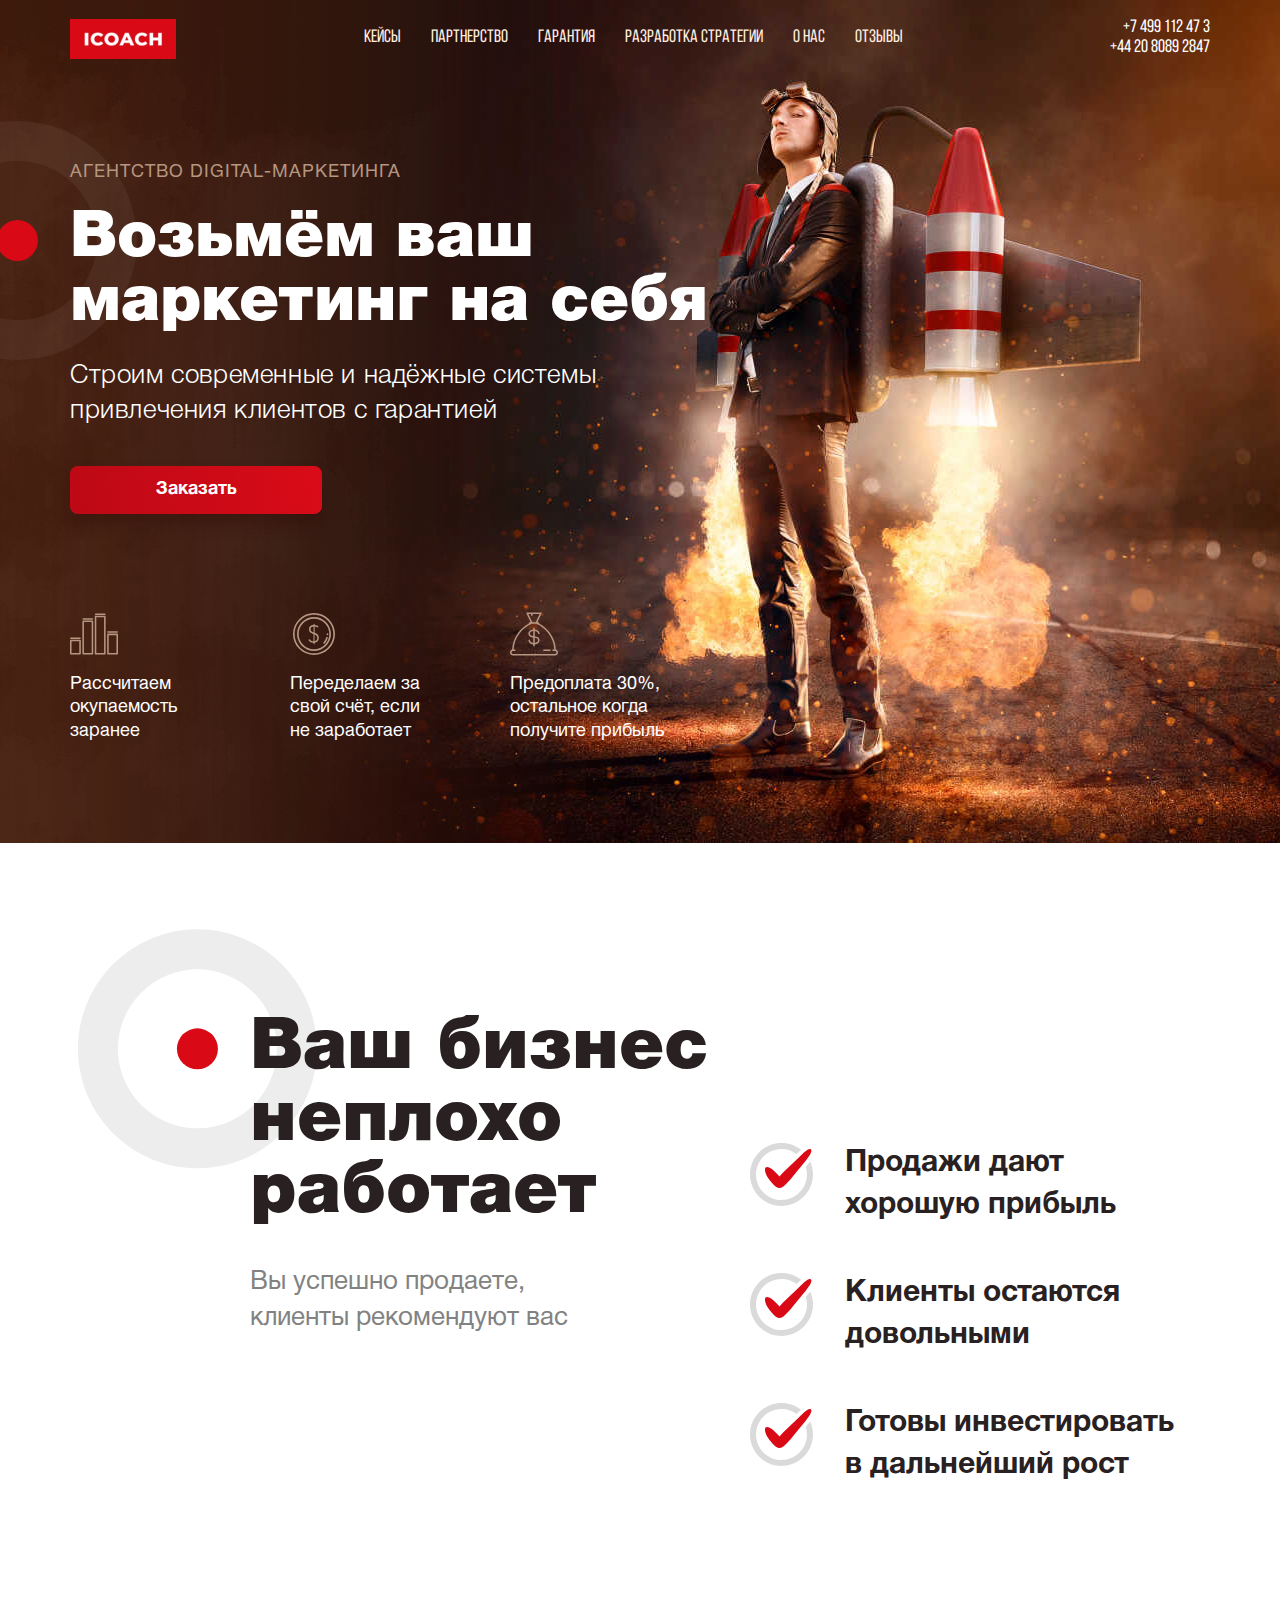
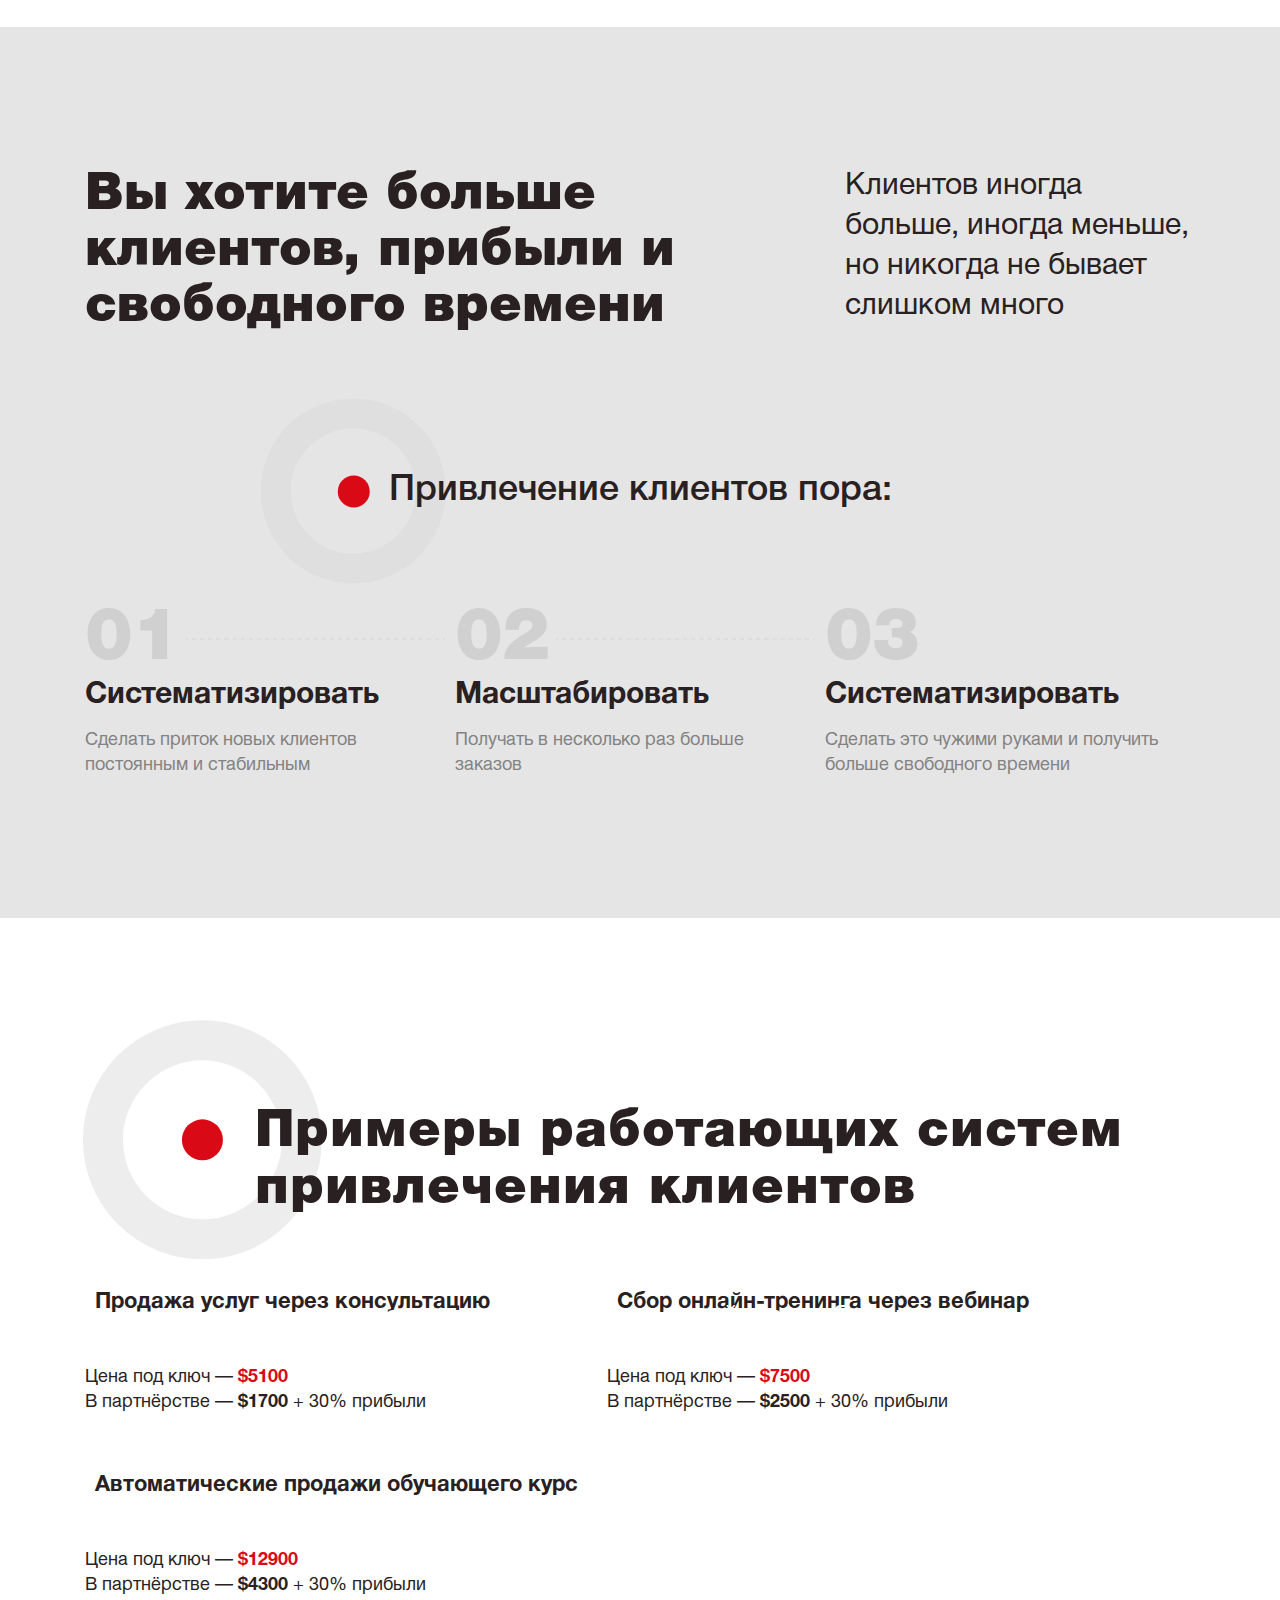
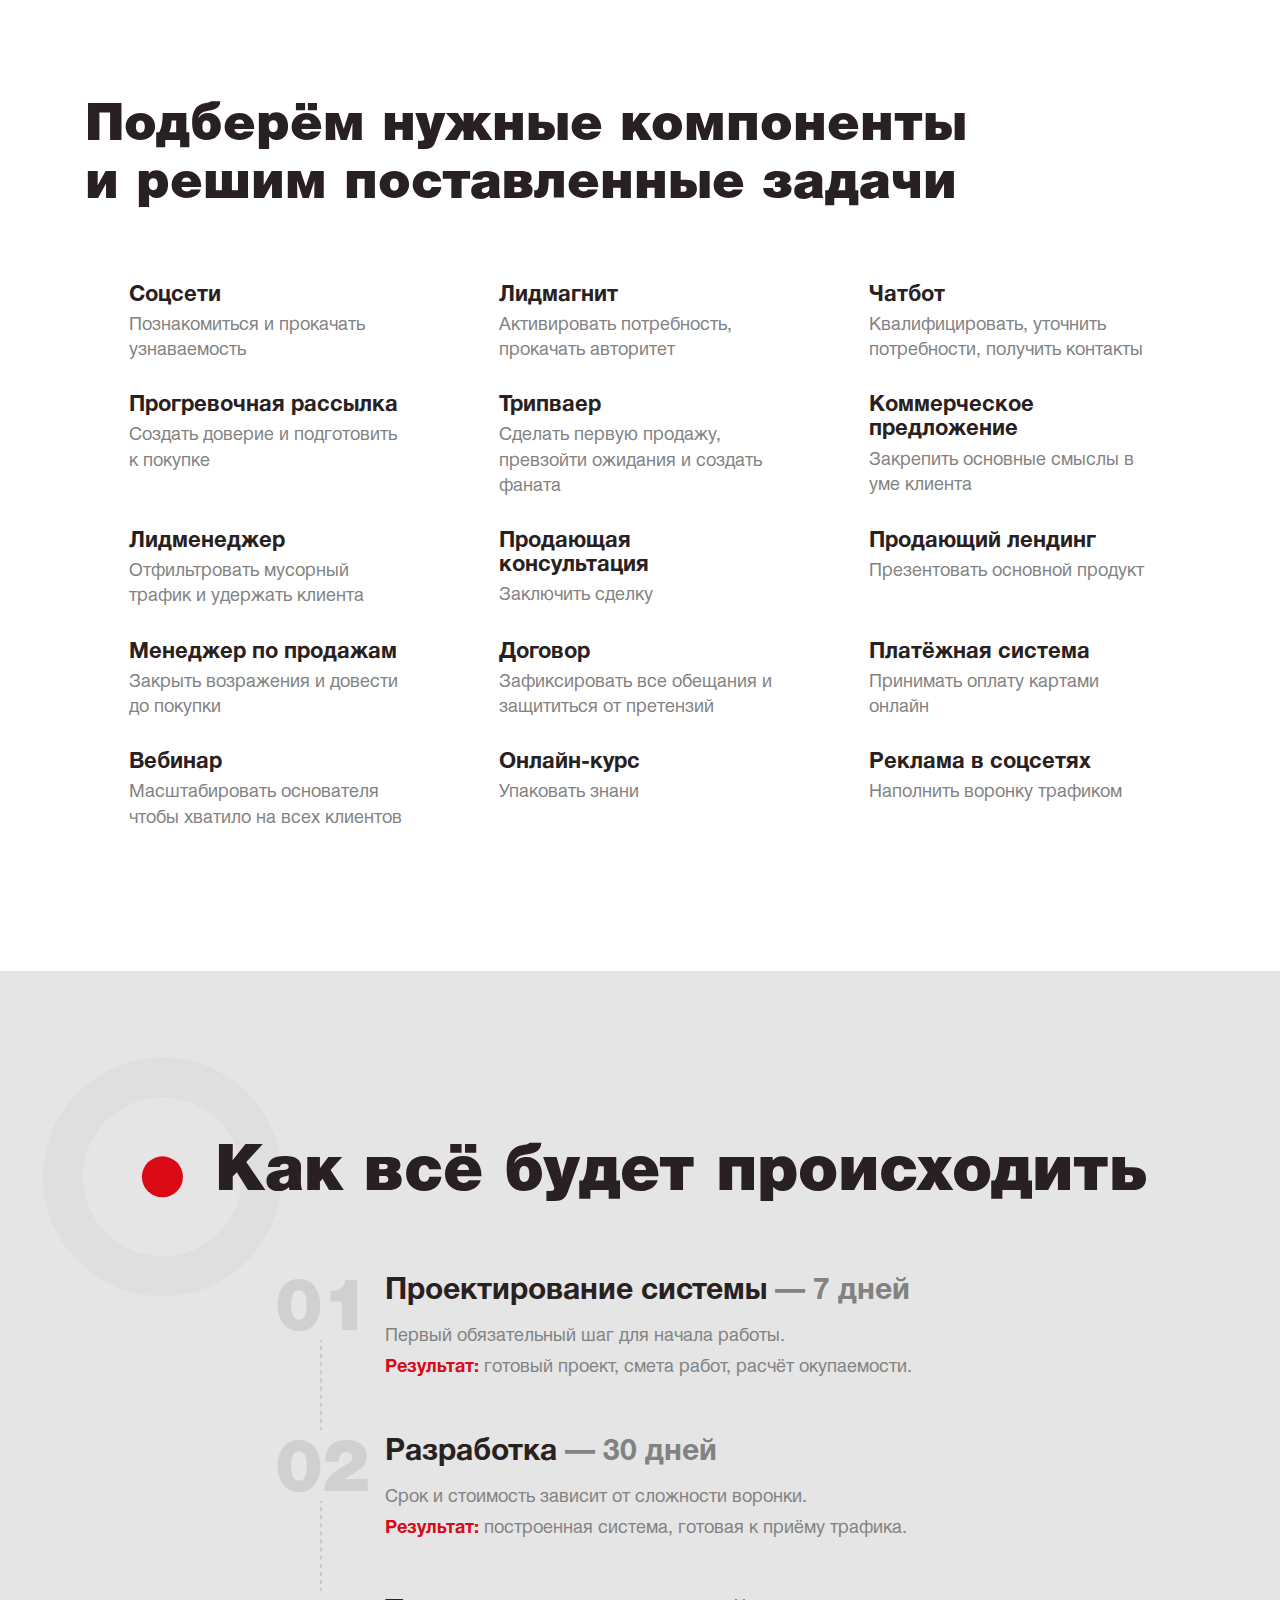
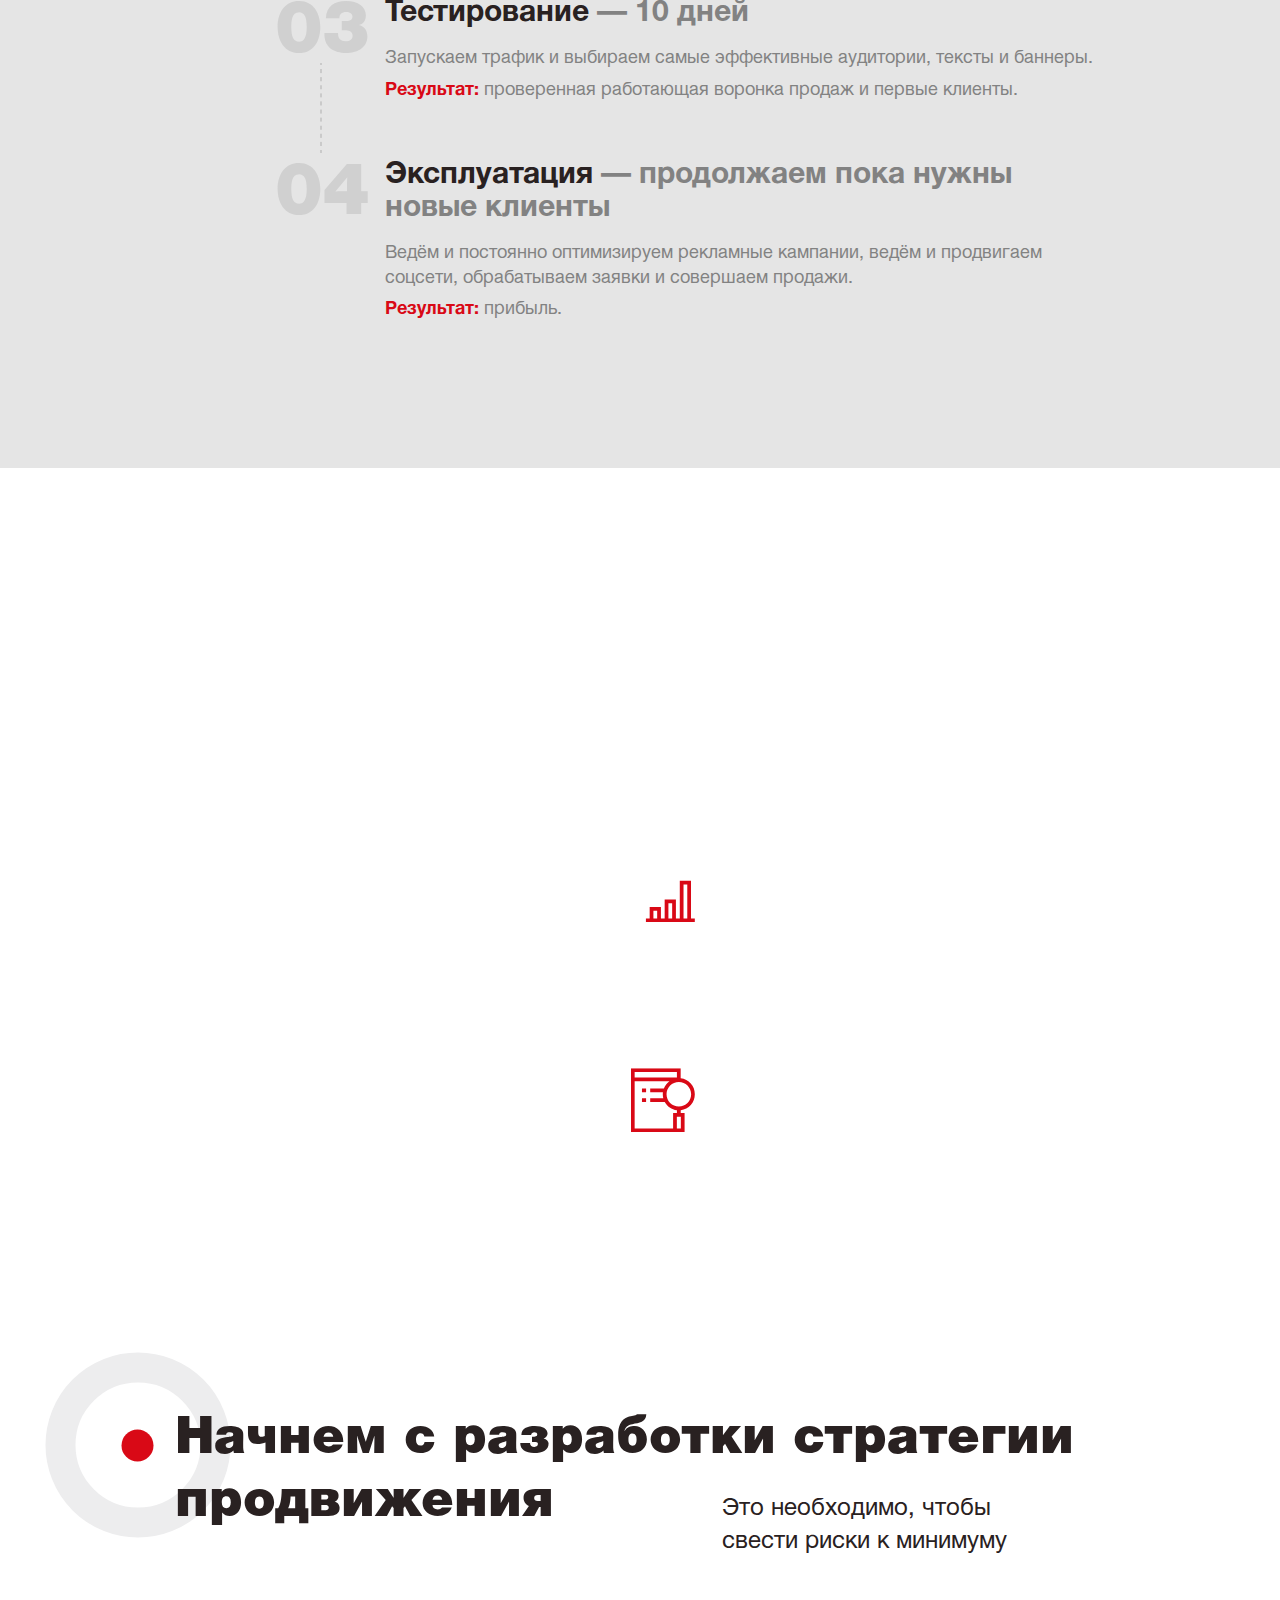
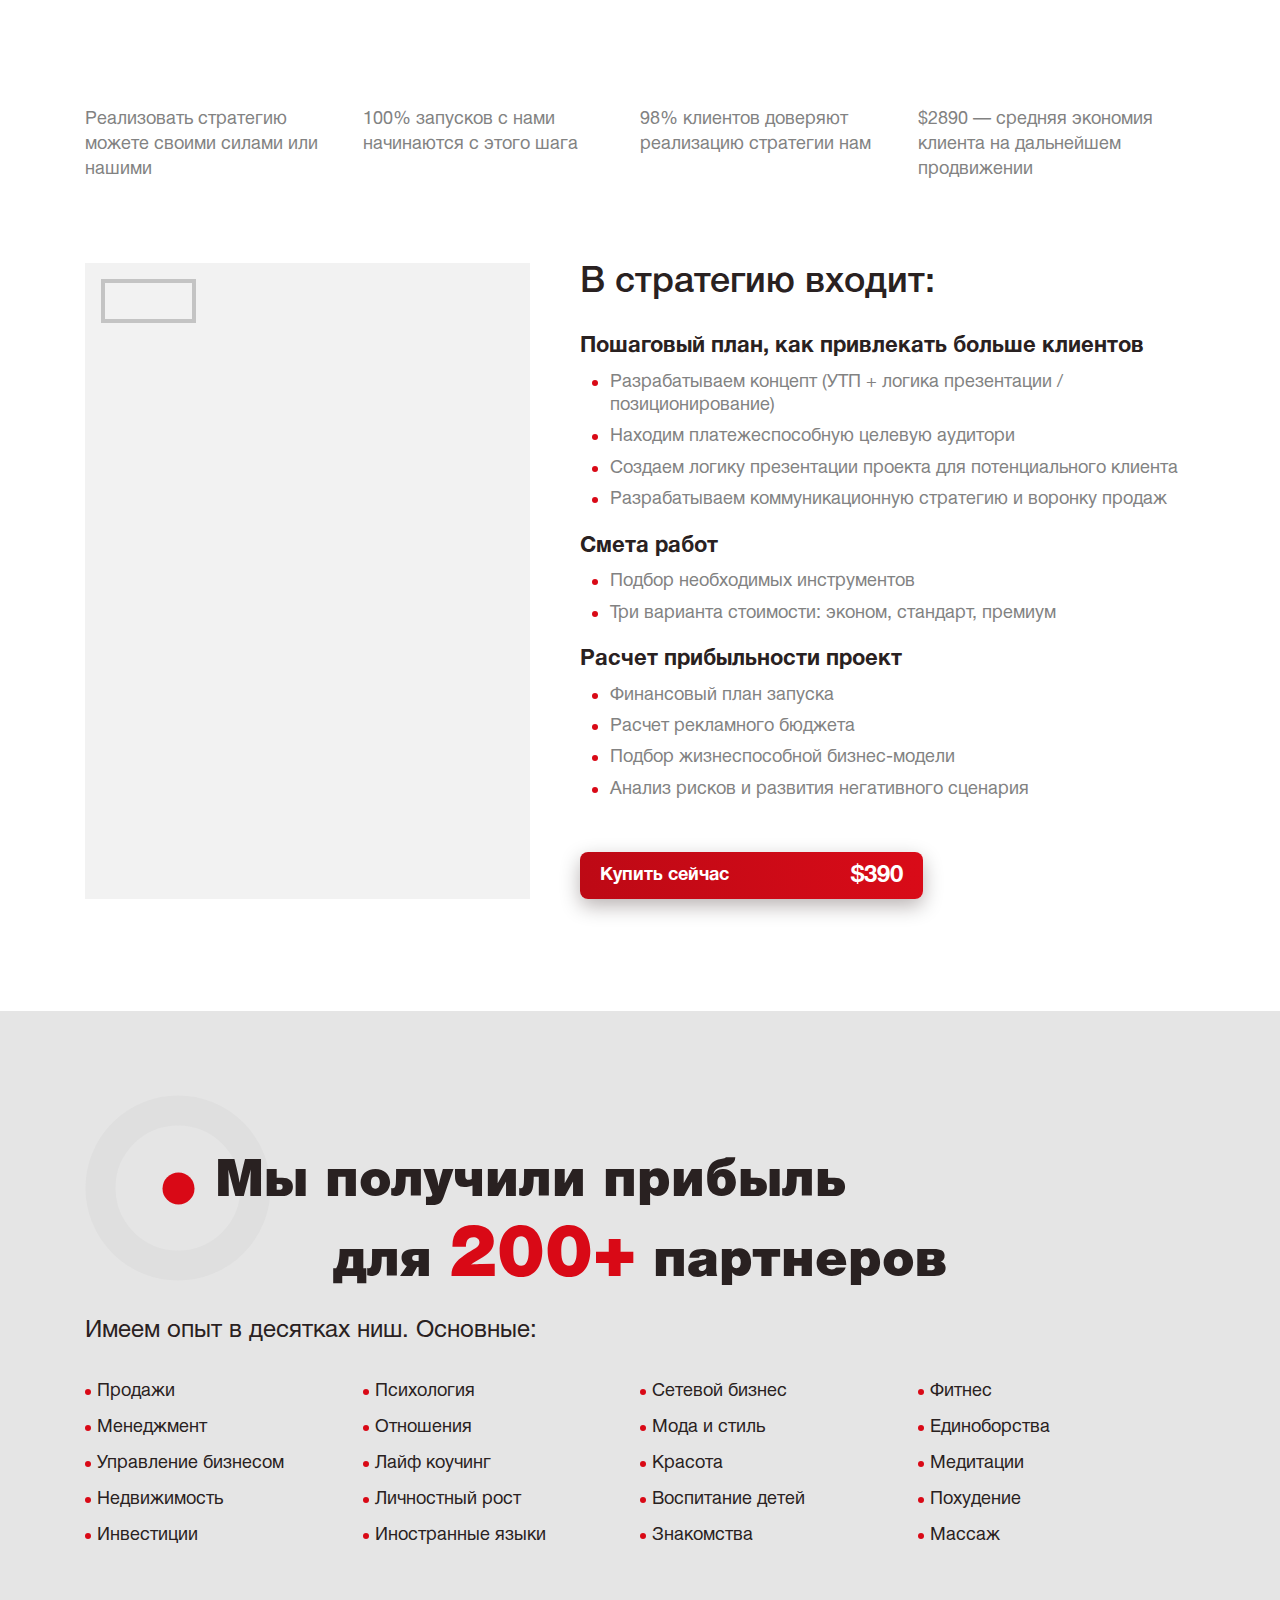
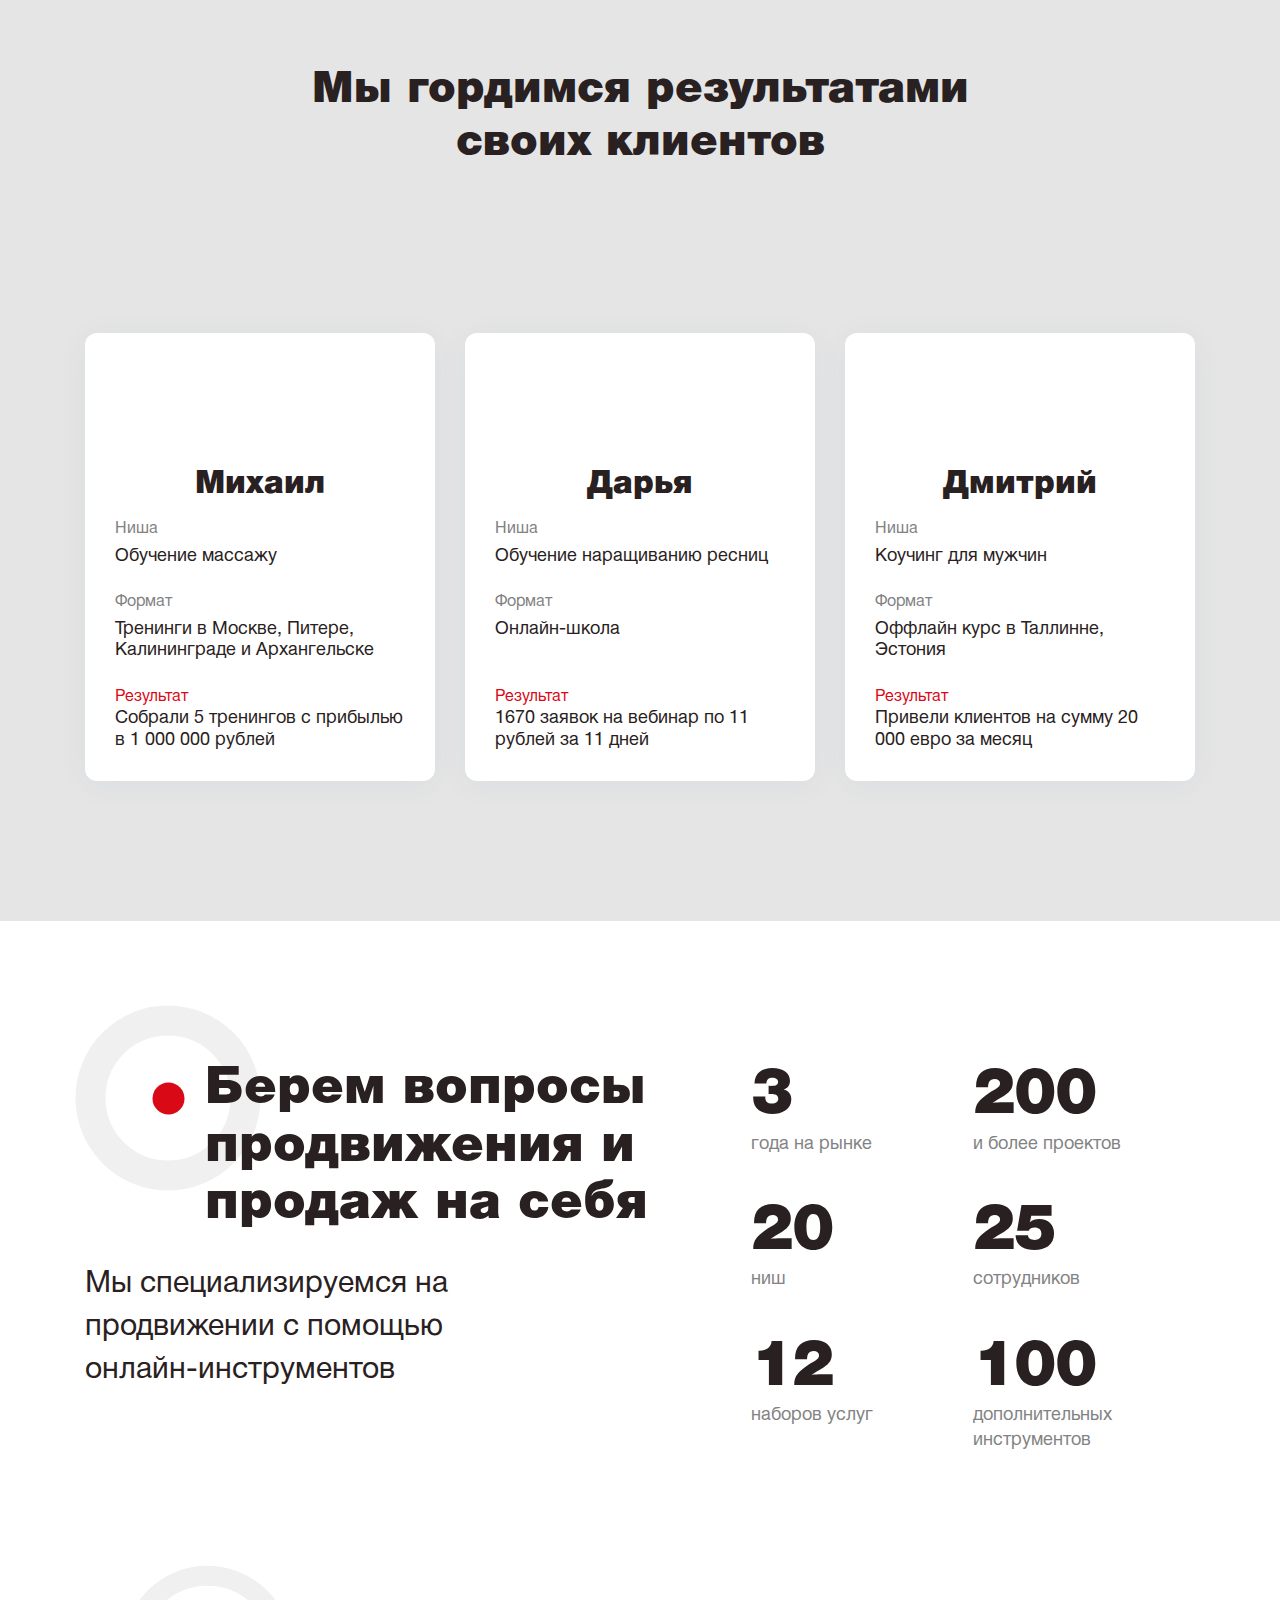
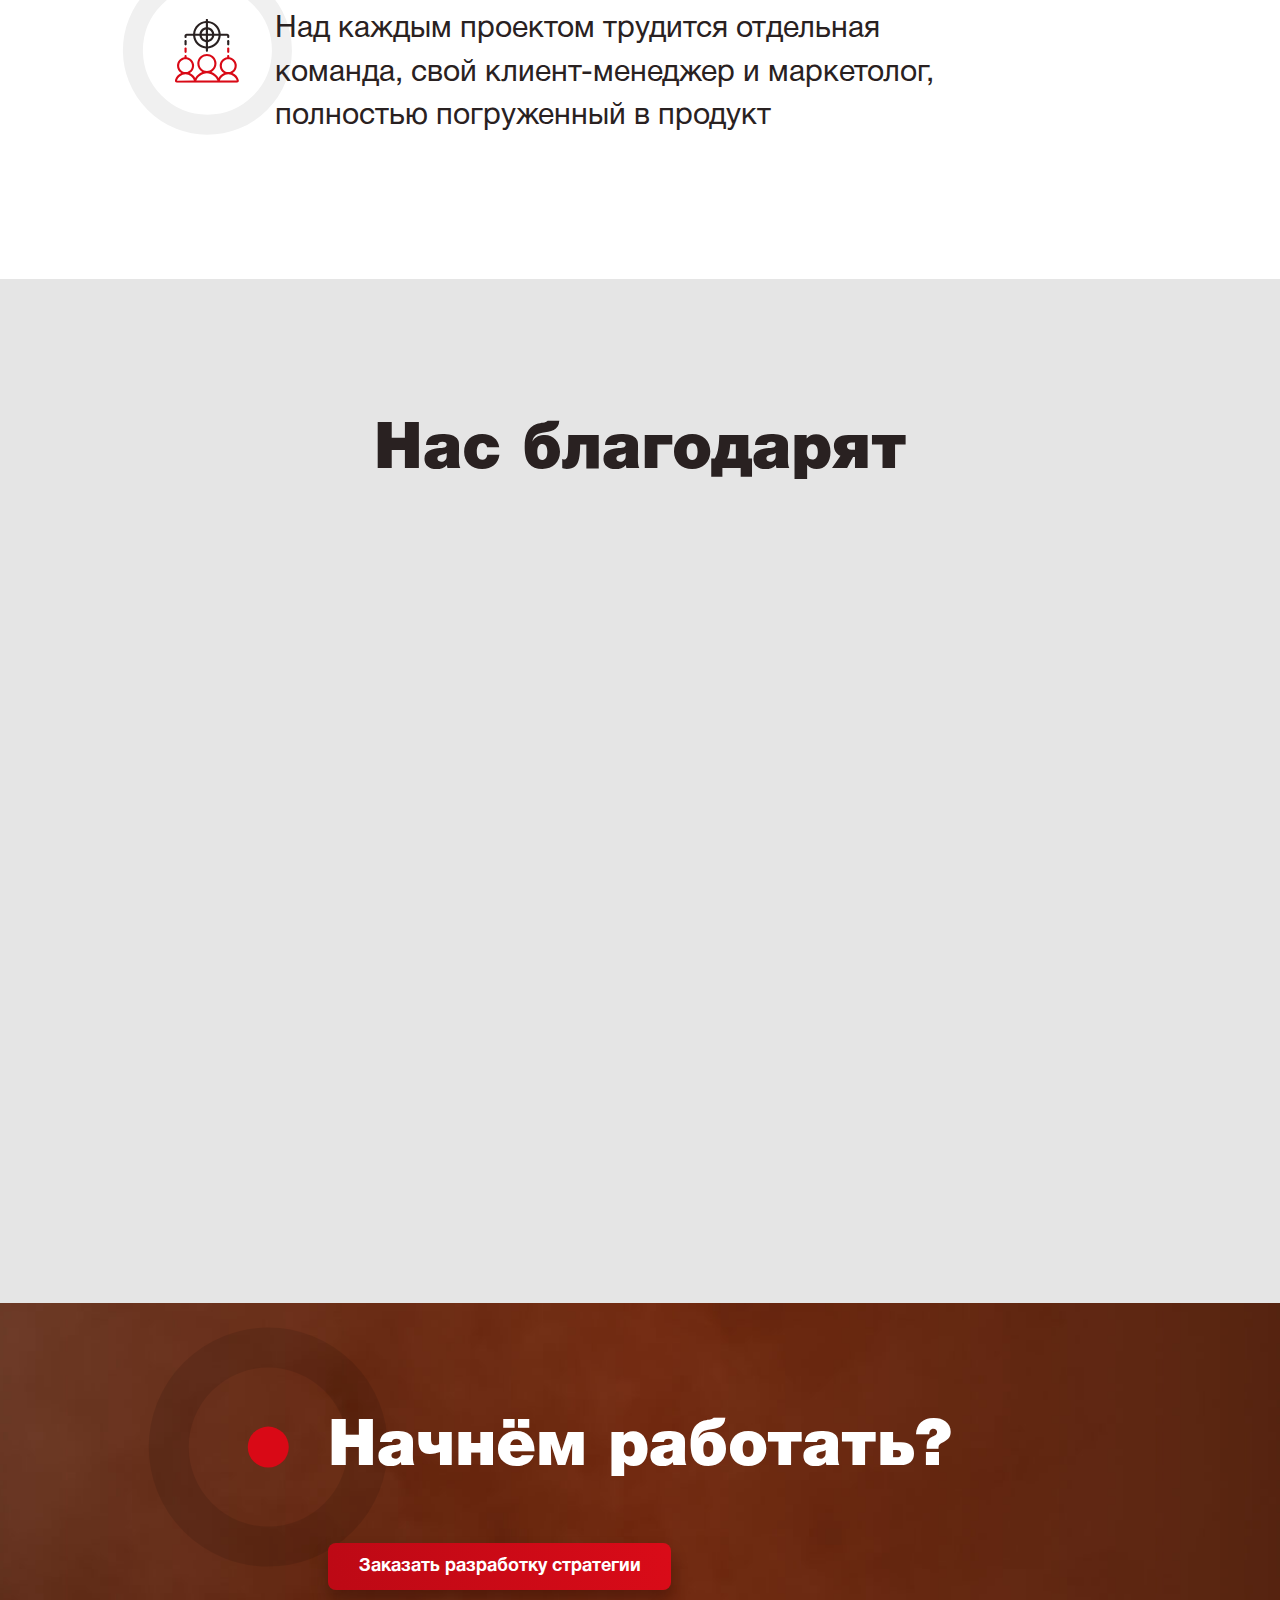
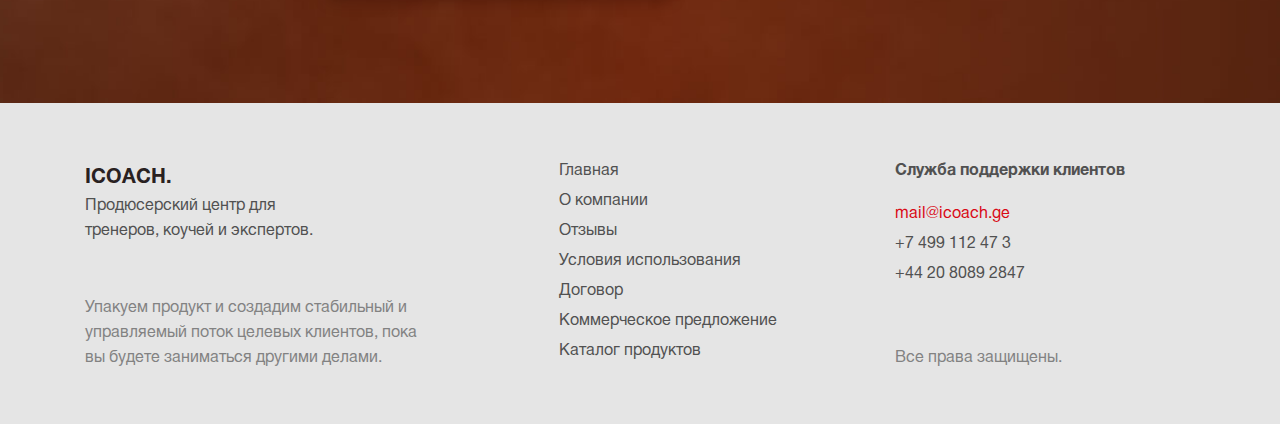
==== iCoach/index.html @ 133db8d0 "Add files via upload" ====
<!DOCTYPE html>
<html lang="ru">
<head>
	<meta charset="UTF-8">
	<meta name="description" content="iCoach - Агенство digital-маркетинга">
	<meta name="keywords" content="iCoach, агенство iCoach, digital-маркетинг">
	<meta name="viewport" content="width=device-width, initial-scale=1, minimum-scale=1">
	<meta http-equiv="X-UA-Compatible" content="IE=edge">
	<link rel="stylesheet" href="css/style.css" type="text/css">
	<title>iCoach</title>
</head>
<body>
	<div class="container">
		<header class="header">
			<div class="wrap">
				<div class="header__block">
				 	<a href="#" class="header__logo">
				 		<img src="img/logo.png" alt="Изображение логотипа">
				 	</a>
					<nav class="header__menu">
					 	<a href="#systems" class="header__link">кейсы</a>
					 	<a href="#partner" class="header__link">партнерство</a>
					 	<a href="#guarantee" class="header__link">гарантия</a>
					 	<a href="#strategy" class="header__link">разработка стратегии</a>
					 	<a href="#us" class="header__link">о нас</a>
					 	<a href="#reviews" class="header__link">отзывы</a>
					</nav>
					<div class="header__telephones">
						<a href="tel:7499112473" class="header__phone"><span>+7 499 112 47 3</span></a>
						<a href="tel:442080892847" class="header__phone"><span>+44 20 8089 2847</span></a>
					</div>
					<div class="header__burger">
						<a href="#" class="header__button">
							<span class="header__line"></span>
						</a>
					</div>
				</div>
			</div>
		</header>

		<main>
			<!-- Секция первого экрана -->
			<section class="top">
				<div class="wrap">
					<h1 class="top__title">Агентство digital-маркетинга</h1>
					<div class="top__head">
						<p class="top__subtitle">Возьмём ваш маркетинг на себя</p>
						<span class="point top__point"><span>point</span></span>
					</div>				
					<p class="top__text">Строим современные и надёжные системы привлечения клиентов с гарантией</p>
					<button type="button" class="top__button">Заказать</button>
					<div class="top__block">
						<div class="top__item">
							<div class="top__image">
								<img src="img/icon-top1.svg" alt="Иконка первого сервиса">
							</div>
							<p class="top__description">Рассчитаем окупаемость заранее</p>
						</div>
						<div class="top__item">
							<div class="top__image">
								<img src="img/icon-top2.svg" alt="Иконка второго сервиса">
							</div>
							<p class="top__description">Переделаем за свой счёт, если не заработает</p>
						</div>
						<div class="top__item">
							<div class="top__image">
								<img src="img/icon-top3.svg" alt="Иконка третьего сервиса">
							</div>
							<p class="top__description">Предоплата 30%, остальное когда получите прибыль</p>
						</div>
					</div>
				</div>
			</section>

			<!-- Секция с информацией о бизнесе клиента -->
			<section class="business">
				<div class="wrap">
					<div class="business__content">
						<div class="business__left">
							<h2 class="business__title">Ваш бизнес неплохо работает</h2>
							<p class="business__text">Вы успешно продаете, клиенты рекомендуют вас</p>
							<span class="point business__point"><span>point</span></span>
						</div>
						<div class="business__right">
							<ul class="business__list">
								<li class="business__item">Продажи дают хорошую прибыль</li>
								<li class="business__item">Клиенты остаются довольными</li>
								<li class="business__item">Готовы инвестировать в дальнейший рост</li>
							</ul>
						</div>
					</div>
				</div>
			</section>

			<!-- Секция о необходимости привлечения клиентов -->
			<section class="calling" id="partner">
				<div class="wrap">
					<div class="calling__content">
						<div class="calling__header">
							<h2 class="calling__title">Вы хотите больше клиентов, прибыли и свободного времени</h2>
							<p class="calling__text1">Клиентов иногда больше, иногда меньше, но никогда не бывает слишком много</p>
						</div>
						<div class="calling__center">
							<p class="calling__text2">Привлечение клиентов пора:</p>
							<span class="point calling__point"><span>point</span></span>
						</div>
						<div class="calling__list">
							<div class="calling__item">
								<span class="calling__number">01</span>
								<h3 class="calling__subtitle">Систематизировать</h3>
								<p class="calling__text3">Сделать приток новых клиентов постоянным и стабильным</p>
							</div>
							<div class="calling__item">
								<span class="calling__number">02</span>
								<h3 class="calling__subtitle">Масштабировать</h3>
								<p class="calling__text3">Получать в несколько раз больше заказов</p>
							</div>
							<div class="calling__item">
								<span class="calling__number">03</span>
								<h3 class="calling__subtitle">Систематизировать</h3>
								<p class="calling__text3">Сделать это чужими руками и получить больше свободного времени</p>
							</div>
						</div>
					</div>
				</div>
			</section>

			<!-- Секция о необходимости партнёрства -->
			<section class="partner">
				<div class="partner__image">
					<img data-src="img/rocket-man2-bg.jpg" alt="Фон раздела о партнёрстве">
				</div>
				<div class="partner__info">
					<p class="partner__text1">Вам нужен надёжный партнёр, который возьмёт привлечение клиентов на себя и гарантирует результат</p>
					<h2 class="partner__title">Мы поможем достичь цели</h2>
					<p class="partner__text2">Возможен партнёрский вариант сотрудничества с оплатой разработки по себестоимости</p>
				</div>
			</section>

			<!-- Секция с описанием схем работы и списком предоставляемых услуг -->
			<section class="systems" id="systems">
				<div class="wrap">
					<div class="systems__head">
						<h2 class="systems__title1">Примеры работающих систем привлечения клиентов</h2>
						<span class="point systems__point"><span>point</span></span>
					</div>
					<!-- Блок со схемами -->
					<div class="systems__examples">
						<div class="systems__element systems__element--first">
							<h3 class="systems__subtitle">Продажа услуг через консультацию</h3>
							<div class="systems__image">
								<img data-src="img/scheme-1.png" alt="Схема работы первой системы">
							</div>
							<p class="systems__price">Цена под ключ &mdash; <span class="text-red">$5100</span></p>
							<p class="systems__price">В партнёрстве &mdash; <span class="text-bold">$1700</span> + 30% прибыли</p>
						</div>
						<div class="systems__element systems__element--second">
							<h3 class="systems__subtitle">Сбор онлайн-тренинга через вебинар</h3>
							<div class="systems__image">
								<img data-src="img/scheme-2.png" alt="Схема работы второй системы">
							</div>
							<p class="systems__price">Цена под ключ &mdash; <span class="text-red">$7500</span></p>
							<p class="systems__price">В партнёрстве &mdash; <span class="text-bold">$2500</span> + 30% прибыли</p>
						</div>
						<div class="systems__element systems__element--third">
							<h3 class="systems__subtitle">Автоматические продажи обучающего курс</h3>
							<div class="systems__image">
								<img data-src="img/scheme-3.png" alt="Схема работы третьей системы">
							</div>
							<p class="systems__price">Цена под ключ &mdash; <span class="text-red">$12900</span></p>
							<p class="systems__price">В партнёрстве &mdash; <span class="text-bold">$4300</span> + 30% прибыли</p>
						</div>
					</div>
					<!-- Блок с услугами -->
					<h2 class="systems__title2">Подберём нужные компоненты и решим поставленные задачи</h2>
					<div class="systems__block">
						<div class="systems__item">
							<div class="systems__icon">
								<img data-src="img/instruments/icon-1.svg" alt="Соцсети (иконка)">
							</div>
							<div class="systems__info">
								<h3 class="systems__name">Соцсети</h3>
								<p class="systems__description">Познакомиться и прокачать узнаваемость</p>
							</div>
						</div>
						<div class="systems__item">
							<div class="systems__icon">
								<img data-src="img/instruments/icon-2.svg" alt="Лидмагнит (иконка)">
							</div>
							<div class="systems__info">
								<h3 class="systems__name">Лидмагнит</h3>
								<p class="systems__description">Активировать потребность, прокачать авторитет</p>
							</div>
						</div>
						<div class="systems__item">
							<div class="systems__icon">
								<img data-src="img/instruments/icon-3.svg" alt="Чатбот (иконка)">
							</div>
							<div class="systems__info">
								<h3 class="systems__name">Чатбот</h3>
								<p class="systems__description">Квалифицировать, уточнить потребности, получить контакты</p>
							</div>
						</div>
						<div class="systems__item">
							<div class="systems__icon">
								<img data-src="img/instruments/icon-4.svg" alt="Прогревочная рассылка (иконка)">
							</div>
							<div class="systems__info">
								<h3 class="systems__name">Прогревочная рассылка</h3>
								<p class="systems__description">Создать доверие и подготовить к покупке</p>
							</div>
						</div>
						<div class="systems__item">
							<div class="systems__icon">
								<img data-src="img/instruments/icon-5.svg" alt="Трипваери (иконка)">
							</div>
							<div class="systems__info">
								<h3 class="systems__name">Трипваер</h3>
								<p class="systems__description">Сделать первую продажу, превзойти ожидания и создать фаната</p>
							</div>
						</div>
						<div class="systems__item">
							<div class="systems__icon">
								<img data-src="img/instruments/icon-6.svg" alt="Коммерческое предложение (иконка)">
							</div>
							<div class="systems__info">
								<h3 class="systems__name">Коммерческое предложение</h3>
								<p class="systems__description">Закрепить основные смыслы в уме клиента</p>
							</div>
						</div>
						<div class="systems__item">
							<div class="systems__icon">
								<img data-src="img/instruments/icon-7.svg" alt="Лидменеджер (иконка)">
							</div>
							<div class="systems__info">
								<h3 class="systems__name">Лидменеджер</h3>
								<p class="systems__description">Отфильтровать мусорный трафик и удержать клиента</p>
							</div>
						</div>
						<div class="systems__item">
							<div class="systems__icon">
								<img data-src="img/instruments/icon-8.svg" alt="Продающая консультация (иконка)">
							</div>
							<div class="systems__info">
								<h3 class="systems__name">Продающая консультация</h3>
								<p class="systems__description">Заключить сделку</p>
							</div>
						</div>
						<div class="systems__item">
							<div class="systems__icon">
								<img data-src="img/instruments/icon-9.svg" alt="Продающий лендинг (иконка)">
							</div>
							<div class="systems__info">
								<h3 class="systems__name">Продающий лендинг</h3>
								<p class="systems__description">Презентовать основной продукт</p>
							</div>
						</div>
						<div class="systems__item">
							<div class="systems__icon">
								<img data-src="img/instruments/icon-10.svg" alt="Менеджер по продажам (иконка)">
							</div>
							<div class="systems__info">
								<h3 class="systems__name">Менеджер по продажам</h3>
								<p class="systems__description">Закрыть возражения и довести до покупки</p>
							</div>
						</div>
						<div class="systems__item">
							<div class="systems__icon">
								<img data-src="img/instruments/icon-11.svg" alt="Договор (иконка)">
							</div>
							<div class="systems__info">
								<h3 class="systems__name">Договор</h3>
								<p class="systems__description">Зафиксировать все обещания и защититься от претензий</p>
							</div>
						</div>
						<div class="systems__item">
							<div class="systems__icon">
								<img data-src="img/instruments/icon-12.svg" alt="Платёжная система (иконка)">
							</div>
							<div class="systems__info">
								<h3 class="systems__name">Платёжная система</h3>
								<p class="systems__description">Принимать оплату картами онлайн</p>
							</div>
						</div>
						<div class="systems__item">
							<div class="systems__icon">
								<img data-src="img/instruments/icon-13.svg" alt="Вебинар (иконка)">
							</div>
							<div class="systems__info">
								<h3 class="systems__name">Вебинар</h3>
								<p class="systems__description">Масштабировать основателя чтобы хватило на всех клиентов</p>
							</div>
						</div>
						<div class="systems__item">
							<div class="systems__icon">
								<img data-src="img/instruments/icon-14.svg" alt="Онлайн-курс (иконка)">
							</div>
							<div class="systems__info">
								<h3 class="systems__name">Онлайн-курс</h3>
								<p class="systems__description">Упаковать знани</p>
							</div>
						</div>
						<div class="systems__item">
							<div class="systems__icon">
								<img data-src="img/instruments/icon-15.svg" alt="Реклама в соцсетях (иконка)">
							</div>
							<div class="systems__info">
								<h3 class="systems__name">Реклама в соцсетях</h3>
								<p class="systems__description">Наполнить воронку трафиком</p>
							</div>
						</div>
					</div>
				</div>
			</section>

			<!-- Секция "Как это будет происходить" -->
			<section class="process" id="guarantee">
				<div class="wrap">
					<div class="process__head">
						<h2 class="process__title">Как всё будет происходить</h2>
						<span class="point process__point"><span>point</span></span>
					</div>

					<div class="process__item">
						<span class="process__number">01</span>
						<div class="process__info">
							<h3 class="process__subtitle">Проектирование системы <span class="text-gray"> &mdash; 7 дней</span></h3>
							<p class="process__text">Первый обязательный шаг для начала работы.</p>
							<p class="process__text"><span class="text-red">Результат:</span> готовый проект, смета работ, расчёт окупаемости.</p>
						</div>
					</div>

					<div class="process__item">
						<span class="process__number">02</span>
						<div class="process__info">
							<h3 class="process__subtitle">Разработка <span class="text-gray"> &mdash; 30 дней</span></h3>
							<p class="process__text">Срок и стоимость зависит от сложности воронки.</p>
							<p class="process__text"><span class="text-red">Результат:</span> построенная система, готовая к приёму трафика.</p>
						</div>
					</div>

					<div class="process__item">
						<span class="process__number">03</span>
						<div class="process__info">
							<h3 class="process__subtitle">Тестирование <span class="text-gray"> &mdash; 10 дней</span></h3>
							<p class="process__text">Запускаем трафик и выбираем самые эффективные аудитории, тексты и баннеры.</p>
							<p class="process__text"><span class="text-red">Результат:</span> проверенная работающая воронка продаж и первые клиенты.</p>
						</div>
					</div>

					<div class="process__item">
						<span class="process__number">04</span>
						<div class="process__info">
							<h3 class="process__subtitle">Эксплуатация <span class="text-gray"> &mdash; продолжаем пока нужны новые клиенты</span></h3>
							<p class="process__text">Ведём и постоянно оптимизируем рекламные кампании, ведём и продвигаем соцсети, обрабатываем заявки и совершаем продажи.</p>
							<p class="process__text"><span class="text-red">Результат:</span> прибыль.</p>
						</div>
					</div>

				</div>
			</section>

			<!-- Секция "Риски при запуске проекта" -->
			<section class="risk">
				<div class="risk__image">
					<img data-src="img/rocket-man3-bg.jpg" alt="Фон раздела о рисках">
				</div>
				<div class="risk__info">
					<h2 class="risk__title">Защита от неудачных запусков</h2>
					<p class="risk__text">При выходе на новый рынок или запуске нового продукта снижаем риски с помощью двух дополнительных компонентов во время первого этапа</p>
					<div class="risk__analitic">
						<p class="risk__name">Исследование рынка</p>
						<p class="risk__description">Проводим глубокий анализ ниши, основных конкурентов и их предложений, получаем точное понимание целевой аудитории, и выбираем наилучшее позиционирование.</p>
					</div>
					<div class="risk__analitic">
						<p class="risk__name">Сплит-тест</p>
						<p class="risk__description">Проводим быструю и короткую тестовую рекламную кампанию чтобы выбрать самый перспективный варианта продукта или первого шага ещё до начала разработки основной воронки.</p>
					</div>
				</div>
			</section>

			<!-- Секция "Разработка стратегии" -->
			<section class="strategy" id="strategy">
				<div class="wrap">
					<div class="strategy__head">
						<h2 class="strategy__title">Начнем с разработки стратегии продвижения</h2>
						<span class="point strategy__point"><span>point</span></span>
					</div>
					<p class="strategy__text">Это необходимо, чтобы свести риски к минимуму</p>
					<div class="strategy__block">
						<div class="strategy__item">
							<div class="strategy__icon">
								<img data-src="img/icon-check.svg" alt="Иконка с галочкой">
							</div>
							<p class="strategy__description">Реализовать стратегию можете своими силами или нашими</p>
						</div>
						<div class="strategy__item">
							<div class="strategy__icon">
								<img data-src="img/icon-check.svg" alt="Иконка с галочкой">
							</div>
							<p class="strategy__description">100% запусков с нами начинаются с этого шага</p>
						</div>
						<div class="strategy__item">
							<div class="strategy__icon">
								<img data-src="img/icon-check.svg" alt="Иконка с галочкой">
							</div>
							<p class="strategy__description">98% клиентов доверяют реализацию стратегии нам</p>
						</div>
						<div class="strategy__item">
							<div class="strategy__icon">
								<img data-src="img/icon-check.svg" alt="Иконка с галочкой">
							</div>
							<p class="strategy__description">$2890 — средняя экономия клиента на дальнейшем продвижении</p>
						</div>
					</div>
					<div class="strategy__information">
						<div class="strategy__preview">
							<div class="strategy__gallery">
								<div class="strategy__small active" data-tab="1">
									<img data-src="img/preview-1.png" alt="Превью первой стратегии">
								</div>
								<div class="strategy__small" data-tab="2">
									<img data-src="img/preview-2.png" alt="Превью второй стратегии">
								</div>
								<div class="strategy__small" data-tab="3">
									<img data-src="img/preview-3.png" alt="Превью третьей стратегии">
								</div>
								<div class="strategy__small" data-tab="4">
									<img data-src="img/preview-4.png" alt="Превью четвёртой стратегии">
								</div>
							</div>	
							<div class="strategy__big active" data-tab="1">
								<img data-src="img/preview-1.png" alt="Большое изображение первой стратегии">
							</div>	
							<div class="strategy__big" data-tab="2">
								<img data-src="img/preview-2.png" alt="Большое изображение второй стратегии">
							</div>
							<div class="strategy__big" data-tab="3">
								<img data-src="img/preview-3.png" alt="Большое изображение третьей стратегии">
							</div>
							<div class="strategy__big" data-tab="4">
								<img data-src="img/preview-4.png" alt="Большое изображение четвёртой стратегии">
							</div>			
						</div>
						<div class="strategy__content">
							<h3 class="strategy__subtitle">В стратегию входит:</h3>
							<p class="strategy__stage1">Пошаговый план, как привлекать больше клиентов</p>
							<ul class="strategy__list1">
								<li>Разрабатываем концепт (УТП + логика презентации / позиционирование)</li>
								<li>Находим платежеспособную целевую аудитори</li>
								<li>Создаем логику презентации проекта для потенциального клиента</li>
								<li>Разрабатываем коммуникационную стратегию и воронку продаж</li>
							</ul>
							<p class="strategy__stage2">Смета работ</p>
							<ul class="strategy__list2">
								<li>Подбор необходимых инструментов</li>
								<li>Три варианта стоимости: эконом, стандарт, премиум</li>
							</ul>
							<p class="strategy__stage3">Расчет прибыльности проект</p>
							<ul class="strategy__list3">
								<li>Финансовый план запуска</li>
								<li>Расчет рекламного бюджета</li>
								<li>Подбор жизнеспособной бизнес-модели</li>
								<li>Анализ рисков и развития негативного сценария</li>
							</ul>
							<button type="button" class="strategy__button">Купить сейчас<span>$390</span></button>
						</div>
					</div>
				</div>
			</section>

			<!-- Секция "Прибыль и клиенты" -->
			<section class="clients" id="us">
				<div class="wrap">
					<div class="clients__head">
						<h2 class="clients__title1">Мы получили прибыль</h2>
						<span class="point clients__point"><span>point</span></span>
					</div>
					<p class="clients__title2">для <span>200+</span> партнеров</p>
					<p class="clients__text">Имеем опыт в десятках ниш. Основные:</p>
					<div class="clients__experience">
						<ul class="clients__list">
							<li>Продажи</li>
							<li>Менеджмент</li>
							<li>Управление бизнесом</li>
							<li>Недвижимость</li>
							<li>Инвестиции</li>
						</ul>
						<ul class="clients__list">
							<li>Психология</li>
							<li>Отношения</li>
							<li>Лайф коучинг</li>
							<li>Личностный рост</li>
							<li>Иностранные языки</li>
						</ul>
						<ul class="clients__list">
							<li>Сетевой бизнес</li>
							<li>Мода и стиль</li>
							<li>Красота</li>
							<li>Воспитание детей</li>
							<li>Знакомства</li>
						</ul>
						<ul class="clients__list">
							<li>Фитнес</li>
							<li>Единоборства</li>
							<li>Медитации</li>
							<li>Похудение</li>
							<li>Массаж</li>
						</ul>
					</div>
					<h3 class="clients__subtitle">Мы гордимся результатами своих клиентов</h3>
					<div class="clients__block">
						<div class="clients__column">
							<div class="clients__item">
								<div class="clients__photo">
									<img data-src="img/client-1.jpg" alt="Фото первого клиента">
								</div>
								<p class="clients__name">Михаил</p>
								<p class="clients__argument">Ниша</p>
								<p class="clients__value">Обучение массажу</p>
								<p class="clients__argument">Формат</p>
								<p class="clients__value clients__value--resize">Тренинги в Москве, Питере, Калининграде и Архангельске</p>
								<div class="clients__result">
									<p class="clients__argument">Результат</p>
									<p class="clients__value">Собрали 5 тренингов с прибылью в 1 000 000 рублей</p>
								</div>
							</div>
						</div>
						<div class="clients__column">
							<div class="clients__item">
								<div class="clients__photo">
									<img data-src="img/client-2.jpg" alt="Фото второго клиента">
								</div>
								<p class="clients__name">Дарья</p>
								<p class="clients__argument">Ниша</p>
								<p class="clients__value">Обучение наращиванию ресниц</p>
								<p class="clients__argument">Формат</p>
								<p class="clients__value clients__value--resize">Онлайн-школа</p>
								<div class="clients__result">
									<p class="clients__argument">Результат</p>
									<p class="clients__value">1670 заявок на вебинар по 11 рублей за 11 дней</p>
								</div>
							</div>
						</div>
						<div class="clients__column">
							<div class="clients__item">
								<div class="clients__photo">
									<img data-src="img/client-3.jpg" alt="Фото третьего клиента">
								</div>
								<p class="clients__name">Дмитрий</p>
								<p class="clients__argument">Ниша</p>
								<p class="clients__value">Коучинг для мужчин</p>
								<p class="clients__argument">Формат</p>
								<p class="clients__value clients__value--resize">Оффлайн курс в Таллинне, Эстония</p>
								<div class="clients__result">
									<p class="clients__argument">Результат</p>
									<p class="clients__value">Привели клиентов на сумму 20 000 евро за месяц</p>
								</div>
							</div>
						</div>
					</div>
				</div>
			</section>

			<!-- Секция и продвижении услуг -->
			<section class="promotion">
				<div class="wrap">
					<div class="promotion__block">
						<div class="promotion__info">
							<div class="promotion__head">
								<h2 class="promotion__title">Берем вопросы продвижения и продаж на себя</h2>
								<span class="point promotion__point"><span>point</span></span>
							</div>
							<p class="promotion__text">Мы специализируемся на продвижении с помощью онлайн-инструментов</p>
						</div>
						<div class="promotion__numbers">
							<p class="promotion__data"><span>3</span>года на рынке</p>
							<p class="promotion__data"><span>200</span>и более проектов</p>
							<p class="promotion__data"><span>20</span>ниш</p>
							<p class="promotion__data"><span>25</span>сотрудников</p>
							<p class="promotion__data"><span>12</span>наборов услуг</p>
							<p class="promotion__data"><span>100</span>дополнительных инструментов</p>
						</div>
					</div>
					<p class="promotion__product">Над каждым проектом трудится отдельная команда, свой клиент-менеджер и маркетолог, полностью погруженный в продукт</p>
				</div>
			</section>

			<!-- Секция с видео-отзывами -->
			<section class="reviews" id="reviews">
				<div class="wrap">
					<h2 class="reviews__title">Нас благодарят</h2>
					<div class="reviews__row1">
						<div class="reviews__item1">
							<div class="youtube" id="kls5L6CoJ6A"></div>
						</div>
						<div class="reviews__item1">
							<div class="youtube" id="OsF9H7yRnvU"></div>
						</div>
						<div class="reviews__item1">
							<div class="youtube" id="3KN2ItDTmBc"></div>
						</div>
						<div class="reviews__item1">
							<div class="youtube" id="BsQd9uOHjMM"></div>
						</div>
					</div>
					<div class="reviews__row2">
						<div class="reviews__item2">
							<div class="youtube" id="1ym2PkJxwTs"></div>
						</div>
						<div class="reviews__item2">
							<div class="youtube" id="0O7MAFev8NI"></div>
						</div>
						<div class="reviews__item2">
							<div class="youtube" id="yxs1QnL-cT0"></div>
						</div>
					</div>
				</div>
			</section>

			<!-- Секция "Начнём работать" -->
			<section class="start">
				<div class="wrap">
					<div class="start__head">
						<h2 class="start__title">Начнём работать?</h2>
						<span class="point start__point"><span>point</span></span>
						<button type="button" class="start__button">Заказать разработку стратегии</button>
					</div>
				</div>
			</section>
		</main>	

		<footer class="footer">	
			<div class="wrap">
				<div class="footer__block">
					<div class="footer__info">
						<div class="footer__left">
							<h2 class="footer__title">ICOACH.</h2>
							<p class="footer__text">Продюсерский центр для тренеров, коучей и экспертов.</p>
							<p class="footer__rights footer__rights--after">Все права защищены.</p>
						</div>
						<p class="footer__description">Упакуем продукт и создадим стабильный и управляемый поток целевых клиентов, пока вы будете заниматься другими делами.</p>
					</div>
					<nav class="footer__navigation">
						<ul class="footer__menu">
							<li><a href="#" class="footer__link">Главная </a></li>
							<li><a href="#" class="footer__link">О компании</a></li>
							<li><a href="#" class="footer__link">Отзывы</a></li>
							<li><a href="#" class="footer__link">Условия использования</a></li>
							<li><a href="#" class="footer__link">Договор</a></li>
							<li><a href="#" class="footer__link">Коммерческое предложение</a></li>
							<li><a href="#" class="footer__link">Каталог продуктов</a></li>
						</ul>
					</nav>
					<div class="footer__contacts">
						<p class="footer__support">Служба поддержки клиентов</p>
						<a href="mailto:mail@icoach.ge" class="footer__mail">mail@icoach.ge</a>
						<a href="tel:7499112473" class="footer__phone">+7 499 112 47 3</a>
						<a href="tel:442080892847" class="footer__phone">+44 20 8089 2847</a>
						<p class="footer__rights footer__rights--before">Все права защищены.</p>
					</div>
				</div>
			</div>		
		</footer>	
	</div>

	<script src="https://code.jquery.com/jquery-3.4.1.js" integrity="sha256-WpOohJOqMqqyKL9FccASB9O0KwACQJpFTUBLTYOVvVU=" crossorigin="anonymous"></script>
	<script src="js/script.js"></script>
</body>
</html>
---- iCoach/css/style.css ----
@charset "UTF-8";
/*Обнуление*/
* {
  padding: 0;
  margin: 0;
  border: 0; }

*, *::before, *::after {
  -moz-box-sizing: border-box;
  -webkit-box-sizing: border-box;
  box-sizing: border-box; }

:focus, :active, a:focus, a:active {
  outline: none; }

article, aside, details, figcaption, figure, main,
footer, header, hgroup, menu, nav, section {
  display: block; }

html, body {
  width: 100%;
  height: 100%;
  font-size: 100%;
  line-height: 1;
  -ms-text-size-adjust: 100%;
  -moz-text-size-adjust: 100%; }

input, button, textarea {
  font-family: inherit;
  font-size: 100%; }

input::-ms-clear {
  display: none; }

button {
  cursor: pointer; }

button::-moz-focus-inner {
  padding: 0;
  border: 0; }

a, a:visited {
  text-decoration: none; }

a:hover {
  text-decoration: none; }

ul, ol {
  list-style: none; }

img {
  vertical-align: top; }

h1, h2, h3, h4, h5, h6 {
  font-size: inherit;
  font-weight: inherit; }

table {
  border-collapse: collapse;
  border-spacing: 0; }

hr {
  -webkit-box-sizing: content-box;
  box-sizing: content-box;
  height: 0;
  overflow: visible; }

/*---------------------------------------------------------*/
/*Подключение шрифтов*/
@font-face {
  font-family: 'BebasNeue';
  src: url("../fonts/BebasNeueRegular.eot");
  src: local("☺"), url("../fonts/BebasNeueRegular.woff") format("woff"), url("../fonts/BebasNeueRegular.ttf") format("truetype"), url("../fonts/BebasNeueRegular.svg") format("svg");
  font-weight: 400;
  font-style: normal; }

@font-face {
  font-family: 'HelveticaNeueCyr';
  src: url("../fonts/helveticaneuecyr-light.eot");
  src: local("☺"), url("../fonts/helveticaneuecyr-light.woff") format("woff"), url("../fonts/helveticaneuecyr-light.ttf") format("truetype"), url("../fonts/helveticaneuecyr-light.svg") format("svg");
  font-weight: 300;
  font-style: normal; }

@font-face {
  font-family: 'HelveticaNeueCyr';
  src: url("../fonts/helveticaneuecyr-roman.eot");
  src: local("☺"), url("../fonts/helveticaneuecyr-roman.woff") format("woff"), url("../fonts/helveticaneuecyr-roman.ttf") format("truetype"), url("../fonts/helveticaneuecyr-roman.svg") format("svg");
  font-weight: 400;
  font-style: normal; }

@font-face {
  font-family: 'HelveticaNeueCyr';
  src: url("../fonts/HelveticaNeueCyr-Medium.eot");
  src: local("☺"), url("../fonts/HelveticaNeueCyr-Medium.woff") format("woff"), url("../fonts/HelveticaNeueCyr-Medium.ttf") format("truetype"), url("../fonts/HelveticaNeueCyr-Medium.svg") format("svg");
  font-weight: 500;
  font-style: normal; }

@font-face {
  font-family: 'HelveticaNeueCyr';
  src: url("../fonts/helveticaneuecyr-bold.eot");
  src: local("☺"), url("../fonts/helveticaneuecyr-bold.woff") format("woff"), url("../fonts/helveticaneuecyr-bold.ttf") format("truetype"), url("../fonts/helveticaneuecyr-bold.svg") format("svg");
  font-weight: 700;
  font-style: normal; }

@font-face {
  font-family: 'HelveticaNeueCyr';
  src: url("../fonts/HelveticaNeueCyr-Black.eot");
  src: local("☺"), url("../fonts/HelveticaNeueCyr-Black.woff") format("woff"), url("../fonts/HelveticaNeueCyr-Black.ttf") format("truetype"), url("../fonts/HelveticaNeueCyr-Black.svg") format("svg");
  font-weight: 900;
  font-style: normal; }

/*--------------------------------------------------------------------------------------*/
/*Задание стилей для всего документа и обёрток*/
body {
  font-family: 'HelveticaNeueCyr';
  font-size: 12px;
  font-weight: 400;
  color: #292121; }

.container {
  max-width: 100%;
  min-width: 320px;
  background-color: #fff;
  overflow-x: hidden;
  position: relative; }

.wrap {
  max-width: 1140px;
  min-width: 320px;
  padding: 0 15px;
  margin: 0 auto; }

/*Элемент точка-с-обводкой (общие свойства)*/
.point {
  position: absolute;
  font-size: 0px;
  border-radius: 50%;
  background-color: #ffffff;
  display: -webkit-box;
  display: -ms-flexbox;
  display: flex;
  -webkit-box-pack: center;
  -ms-flex-pack: center;
  justify-content: center;
  -webkit-box-align: center;
  -ms-flex-align: center;
  align-items: center;
  z-index: 1; }
  .point span {
    border-radius: 50%;
    background-color: #D90916; }

.text-red {
  color: #D90916;
  font-weight: 700; }

.text-bold {
  font-weight: 700; }

.text-gray {
  color: #828282; }

/*Задание видимости изображений для "ленвой загрузки"*/
img {
  opacity: 1;
  -webkit-transition: opacity 0.3s;
  -o-transition: opacity 0.3s;
  transition: opacity 0.3s; }

img[data-src] {
  opacity: 0; }

.header {
  font-family: 'BebasNeue';
  font-weight: 400;
  font-size: 18px;
  line-height: 1.1;
  position: absolute;
  top: 0;
  left: 0;
  width: 100%;
  -webkit-transition-duration: 0.3s;
  -o-transition-duration: 0.3s;
  transition-duration: 0.3s; }
  .header.out {
    -webkit-transform: translateY(-300px);
    -ms-transform: translateY(-300px);
    transform: translateY(-300px); }
  .header--active {
    background-color: #2F1207;
    opacity: 0.98;
    position: fixed;
    z-index: 50; }
  .header .wrap {
    padding: 19px 0;
    position: relative; }
    @media (max-width: 1200px) {
      .header .wrap {
        padding: 19px 30px; } }
    @media (max-width: 768px) {
      .header .wrap {
        padding: 19px 33px; } }
    @media (max-width: 576px) {
      .header .wrap {
        padding: 19px 20px; } }
  .header__block {
    display: -webkit-box;
    display: -ms-flexbox;
    display: flex;
    -webkit-box-pack: justify;
    -ms-flex-pack: justify;
    justify-content: space-between;
    -webkit-box-align: center;
    -ms-flex-align: center;
    align-items: center; }
  .header__logo {
    display: block;
    width: 106px;
    height: 40px; }
    .header__logo img {
      display: block;
      width: 100%;
      height: 100%; }
    @media (max-width: 992px) {
      .header__logo {
        width: 89px;
        height: 33px; } }
    @media (max-width: 768px) {
      .header__logo {
        margin-left: 86px; } }
  .header__menu {
    display: -webkit-inline-box;
    display: -ms-inline-flexbox;
    display: inline-flex; }
    @media (max-width: 768px) {
      .header__menu {
        opacity: 0;
        height: 0;
        position: absolute;
        left: 0;
        bottom: 0;
        -webkit-transform: translateY(100%);
        -ms-transform: translateY(100%);
        transform: translateY(100%);
        border-top: 2px solid #4D3228;
        padding: 20px 30px;
        width: 100%;
        display: -webkit-box;
        display: -ms-flexbox;
        display: flex;
        -webkit-box-pack: justify;
        -ms-flex-pack: justify;
        justify-content: space-between;
        background-color: #2F1207;
        z-index: 20;
        -webkit-transition: 0.5s;
        -o-transition: 0.5s;
        transition: 0.5s; }
        .header__menu--active {
          opacity: 0.98;
          height: 60px; } }
    @media (max-width: 576px) {
      .header__menu {
        padding: 20px;
        -webkit-box-orient: vertical;
        -webkit-box-direction: normal;
        -ms-flex-direction: column;
        flex-direction: column;
        padding: 30px 20px; }
        .header__menu .header__link:not(:last-child) {
          margin-right: 20px; }
        .header__menu--active {
          opacity: 0.98;
          height: auto; } }
  .header__link {
    font-size: 18px;
    line-height: 1.1;
    text-transform: uppercase;
    color: #FFEDE0;
    position: relative; }
    .header__link:hover::after, .header__link:focus::after {
      width: 100%; }
    .header__link:not(:last-child) {
      margin-right: 30px; }
    .header__link::after {
      content: '';
      width: 0;
      height: 1px;
      background-color: #FFEDE0;
      position: absolute;
      left: 50%;
      bottom: -5px;
      -webkit-transform: translateX(-50%);
      -ms-transform: translateX(-50%);
      transform: translateX(-50%);
      -webkit-transition-duration: 0.3s;
      -o-transition-duration: 0.3s;
      transition-duration: 0.3s; }
      .header__link::after:hover, .header__link::after:focus {
        width: 100%; }
    @media (max-width: 992px) {
      .header__link {
        font-size: 14px;
        line-height: 1.4; } }
    @media (max-width: 576px) {
      .header__link {
        font-size: 24px;
        line-height: 21px; }
        .header__link:not(:last-child) {
          margin-bottom: 30px; }
        .header__link:hover, .header__link:focus {
          text-decoration: underline; }
          .header__link:hover::after, .header__link:focus::after {
            display: none; } }
  .header__telephones {
    width: 120px;
    text-align: right; }
    @media (max-width: 992px) {
      .header__telephones {
        width: 88px; } }
    @media (max-width: 768px) {
      .header__telephones {
        width: 180px; } }
    @media (max-width: 576px) {
      .header__telephones {
        width: 88px; } }
  .header__phone {
    font-size: 18px;
    line-height: 1.1;
    color: #ffffff;
    text-transform: uppercase; }
    .header__phone span {
      position: relative; }
      .header__phone span:hover::after, .header__phone span:focus::after {
        width: 100%; }
    .header__phone:last-child {
      padding-left: 10px; }
    .header__phone span::after {
      content: '';
      width: 0;
      height: 1px;
      background-color: #ffffff;
      position: absolute;
      left: 50%;
      bottom: 0;
      -webkit-transform: translateX(-50%);
      -ms-transform: translateX(-50%);
      transform: translateX(-50%);
      -webkit-transition-duration: 0.3s;
      -o-transition-duration: 0.3s;
      transition-duration: 0.3s; }
    @media (max-width: 992px) {
      .header__phone {
        font-size: 14px; } }
  .header__burger {
    display: none;
    position: absolute;
    left: 30px;
    top: 50%;
    -webkit-transform: translateY(-50%);
    -ms-transform: translateY(-50%);
    transform: translateY(-50%);
    width: 33px;
    height: 33px;
    background: #2F1207;
    border-radius: 4px; }
    @media (max-width: 768px) {
      .header__burger {
        display: block; } }
  .header__button {
    width: 100%;
    height: 100%;
    display: -webkit-box;
    display: -ms-flexbox;
    display: flex;
    -webkit-box-pack: center;
    -ms-flex-pack: center;
    justify-content: center;
    -webkit-box-align: center;
    -ms-flex-align: center;
    align-items: center; }
    .header__button--active .header__line {
      background-color: #2F1207; }
    .header__button--active .header__line::before {
      -webkit-transform: translate(-50%, 5px) rotate(45deg);
      -ms-transform: translate(-50%, 5px) rotate(45deg);
      transform: translate(-50%, 5px) rotate(45deg); }
    .header__button--active .header__line::after {
      -webkit-transform: translate(-50%, -5px) rotate(-45deg);
      -ms-transform: translate(-50%, -5px) rotate(-45deg);
      transform: translate(-50%, -5px) rotate(-45deg); }
    .header__button--active:hover .header__line::before {
      -webkit-transform: translate(-50%, 5px) rotate(45deg) scaleX(1.3);
      -ms-transform: translate(-50%, 5px) rotate(45deg) scaleX(1.3);
      transform: translate(-50%, 5px) rotate(45deg) scaleX(1.3); }
    .header__button--active:hover .header__line::after {
      -webkit-transform: translate(-50%, -5px) rotate(-45deg) scaleX(1.3);
      -ms-transform: translate(-50%, -5px) rotate(-45deg) scaleX(1.3);
      transform: translate(-50%, -5px) rotate(-45deg) scaleX(1.3); }
    .header__button:hover .header__line {
      width: 13px; }
    .header__button:hover .header__line::before,
    .header__button:hover .header__line::after {
      width: 22px; }
  .header__line {
    display: block;
    width: 19px;
    height: 2px;
    background-color: #B69680;
    position: relative;
    -webkit-transition-duration: 0.3s;
    -o-transition-duration: 0.3s;
    transition-duration: 0.3s; }
    .header__line::before, .header__line::after {
      content: '';
      width: 100%;
      height: 100%;
      background-color: #B69680;
      position: absolute;
      left: 50%;
      top: 0;
      -webkit-transform: translateX(-50%);
      -ms-transform: translateX(-50%);
      transform: translateX(-50%);
      -webkit-transition-duration: 0.3s;
      -o-transition-duration: 0.3s;
      transition-duration: 0.3s; }
    .header__line::before {
      top: -5px; }
    .header__line::after {
      top: 5px; }

/*Первая секция, первый экран*/
.top {
  height: 843px;
  background: url("../img/top-bg-left.png") right center no-repeat, url("../img/top-bg-right.jpg") no-repeat;
  background-size: auto 100%, auto 100%;
  background-position: 0 center, right center; }
  @media (max-width: 1700px) {
    .top {
      background-position: -300px center, right center; } }
  @media (max-width: 1500px) {
    .top {
      background-position: -700px center, center center; } }
  @media (max-width: 992px) {
    .top {
      background-position: -700px center, -380px center; } }
  @media (max-width: 768px) {
    .top {
      background-position: -600px center, -510px center; } }
  @media (max-width: 576px) {
    .top {
      min-height: 780px;
      background-position: -600px center, right -400px center; } }
  .top .wrap {
    padding: 163px 0 0;
    color: #ffffff; }
    @media (max-width: 1200px) {
      .top .wrap {
        padding: 163px 33px 0; } }
    @media (max-width: 576px) {
      .top .wrap {
        padding: 163px 15px 0; } }
  .top__head {
    position: relative; }
  .top__title {
    font-size: 18px;
    line-height: 1.1;
    letter-spacing: 1px;
    text-transform: uppercase;
    color: #B69680;
    margin-bottom: 24px;
    position: relative;
    z-index: 10; }
    @media (max-width: 768px) {
      .top__title {
        font-size: 16px; } }
    @media (max-width: 576px) {
      .top__title {
        max-width: 100%; } }
  .top__point {
    width: 239px;
    height: 239px;
    top: 0;
    left: 0;
    -webkit-transform: translate(-72%, -36%);
    -ms-transform: translate(-72%, -36%);
    transform: translate(-72%, -36%);
    border: 40px solid rgba(255, 255, 255, 0.05);
    background-color: transparent; }
    .top__point span {
      width: 41px;
      height: 41px; }
  .top__subtitle {
    width: 658px;
    font-weight: 900;
    font-size: 64px;
    line-height: 1;
    margin-bottom: 24px;
    position: relative;
    z-index: 10; }
    @media (max-width: 992px) {
      .top__subtitle {
        font-size: 58px;
        margin-bottom: 15px; } }
    @media (max-width: 768px) {
      .top__subtitle {
        font-size: 45px;
        max-width: 60%; } }
    @media (max-width: 576px) {
      .top__subtitle {
        font-size: 45px;
        max-width: 100%; } }
  .top__text {
    width: 578px;
    font-weight: 300;
    font-size: 26px;
    line-height: 1.34;
    letter-spacing: 0.6px;
    margin-bottom: 38px; }
    @media (max-width: 992px) {
      .top__text {
        font-size: 22px; } }
    @media (max-width: 768px) {
      .top__text {
        font-size: 20px;
        max-width: 60%; } }
    @media (max-width: 576px) {
      .top__text {
        max-width: 100%; } }
  .top__button {
    display: block;
    font-weight: 700;
    font-size: 18px;
    line-height: 1.2;
    color: #ffffff;
    width: 252px;
    padding: 13px 0;
    background: -webkit-linear-gradient(11deg, #BD0915 0.77%, #D90B18 98.79%);
    background: -o-linear-gradient(11deg, #BD0915 0.77%, #D90B18 98.79%);
    background: linear-gradient(79deg, #BD0915 0.77%, #D90B18 98.79%);
    -webkit-box-shadow: 0px 10px 15px rgba(47, 11, 6, 0.4), inset 0 0 0 rgba(0, 0, 0, 0);
    box-shadow: 0px 10px 15px rgba(47, 11, 6, 0.4), inset 0 0 0 rgba(0, 0, 0, 0);
    border-radius: 8px;
    -webkit-transition: all 0.3s;
    -o-transition: all 0.3s;
    transition: all 0.3s;
    margin-bottom: 96px; }
    .top__button:hover, .top__button:focus {
      -webkit-box-shadow: inset 0 0 15px rgba(0, 0, 0, 0.6);
      box-shadow: inset 0 0 15px rgba(0, 0, 0, 0.6); }
    .top__button:active {
      -webkit-box-shadow: inset 0px 0 15px black;
      box-shadow: inset 0px 0 15px black; }
    @media (max-width: 992px) {
      .top__button {
        margin-bottom: 107px; } }
    @media (max-width: 576px) {
      .top__button {
        margin-bottom: 60px; } }
    @media (max-width: 375px) {
      .top__button {
        width: 100%; } }
  .top__block {
    display: -webkit-box;
    display: -ms-flexbox;
    display: flex; }
    @media (max-width: 576px) {
      .top__block {
        width: 100%;
        -webkit-box-pack: justify;
        -ms-flex-pack: justify;
        justify-content: space-between; } }
  .top__item {
    width: 180px; }
    .top__item:not(:last-child) {
      margin-right: 40px;
      padding-right: 30px; }
    @media (max-width: 992px) {
      .top__item {
        width: 150px; }
        .top__item:not(:last-child) {
          margin-right: 15px;
          padding-right: 10px; } }
    @media (max-width: 576px) {
      .top__item {
        -webkit-box-flex: 0;
        -ms-flex: 0 1 33.333%;
        flex: 0 1 33.333%;
        max-width: 33.333%; } }
  .top__image {
    width: 48px;
    height: 48px;
    margin-bottom: 15px; }
    .top__image img {
      display: block;
      width: 100%;
      height: 100%; }
  .top__description {
    font-size: 18px;
    line-height: 1.3; }
    @media (max-width: 992px) {
      .top__description {
        font-size: 16px;
        line-height: 1.2; } }
    @media (max-width: 576px) {
      .top__description {
        font-size: 14px;
        line-height: 1.2; } }

/*Блок "Бизнес неплохо работает"*/
.business {
  padding: 170px 0 140px;
  /*Левая колонка - текст + элемент-точка*/
  /*Заголовок*/
  /*Текст под заголовком*/
  /*Элемент-точка для этого блока*/
  /*Правая колонка - список свойств*/
  /*Сам список*/
  /*Элемент списка*/ }
  @media (max-width: 992px) {
    .business {
      padding: 70px 0; } }
  .business__content {
    display: -webkit-box;
    display: -ms-flexbox;
    display: flex;
    -webkit-box-pack: end;
    -ms-flex-pack: end;
    justify-content: flex-end; }
    @media (max-width: 992px) {
      .business__content {
        -webkit-box-orient: vertical;
        -webkit-box-direction: normal;
        -ms-flex-direction: column;
        flex-direction: column; } }
  .business__left {
    position: relative;
    z-index: 10; }
    @media (max-width: 992px) {
      .business__left {
        margin-left: 130px; } }
    @media (max-width: 576px) {
      .business__left {
        margin-left: 10px;
        padding-top: 50px; } }
  .business__title {
    max-width: 500px;
    font-weight: 900;
    font-size: 72px;
    line-height: 1;
    margin-bottom: 35px;
    z-index: 10;
    position: relative; }
    @media (max-width: 1200px) {
      .business__title {
        font-size: 60px;
        max-width: 400px; } }
    @media (max-width: 576px) {
      .business__title {
        font-size: 48px;
        line-height: 48px;
        max-width: 100%; } }
    @media (max-width: 320px) {
      .business__title {
        font-size: 40px; } }
  .business__text {
    width: 350px;
    font-size: 26px;
    line-height: 36px;
    color: #828282; }
    @media (max-width: 576px) {
      .business__text {
        width: 100%; } }
  .business__point {
    width: 239px;
    height: 239px;
    top: 0;
    left: 0;
    -webkit-transform: translate(-72%, -35%);
    -ms-transform: translate(-72%, -35%);
    transform: translate(-72%, -35%);
    border: 40px solid #ededee; }
    .business__point span {
      width: 41px;
      height: 41px; }
      @media (max-width: 576px) {
        .business__point span {
          width: 30px;
          height: 30px; } }
    @media (max-width: 1200px) {
      .business__point {
        width: 170px;
        height: 170px;
        border-width: 30px; } }
    @media (max-width: 576px) {
      .business__point {
        width: 130px;
        height: 130px;
        border-width: 20px;
        -webkit-transform: translate(0, -40%);
        -ms-transform: translate(0, -40%);
        transform: translate(0, -40%); } }
  .business__right {
    padding-top: 130px; }
    @media (max-width: 992px) {
      .business__right {
        padding-top: 20px; } }
  @media (max-width: 992px) {
    .business__list {
      margin: 0 auto;
      max-width: 90%; } }
  .business__item {
    max-width: 350px;
    padding-left: 95px;
    font-weight: 700;
    font-size: 30px;
    line-height: 42px;
    color: #292121;
    -webkit-box-sizing: content-box;
    box-sizing: content-box;
    position: relative; }
    .business__item:not(:last-child) {
      margin-bottom: 46px; }
    .business__item::before {
      content: '';
      width: 63px;
      height: 63px;
      position: absolute;
      left: 0;
      top: 0;
      background: url("../img/icon-check.svg") center no-repeat;
      background-size: 100% 100%; }
      @media (max-width: 992px) {
        .business__item::before {
          width: 40px;
          height: 40px; } }
    @media (max-width: 992px) {
      .business__item {
        max-width: 100%;
        padding-left: 60px; }
        .business__item:not(:last-child) {
          margin-bottom: 20px; } }
    @media (max-width: 576px) {
      .business__item {
        font-size: 24px;
        line-height: 32px; } }

/*Блок №3. Привлечение клиентов*/
.calling {
  background-color: #E5E5E5;
  padding: 140px 0;
  /*Блок для заголовка и текста справа*/
  /*Большой заголовок вверху блока*/
  /*Текст справа от заголовка*/
  /*Блок для текста с элементом-точкой*/
  /*Текст возле элемента с точкой*/
  /*Элемент-точка для этого блока*/
  /*Блок с шагами 1, 2, 3*/
  /*Описание каждого элемента (шага)*/
  /*Номер шага*/
  /*Заголовок пункта*/
  /*Текст пункта*/ }
  @media (max-width: 1100px) {
    .calling {
      padding: 70px 0; } }
  .calling__header {
    display: -webkit-box;
    display: -ms-flexbox;
    display: flex;
    -webkit-box-pack: justify;
    -ms-flex-pack: justify;
    justify-content: space-between; }
    @media (max-width: 1100px) {
      .calling__header {
        -webkit-box-orient: vertical;
        -webkit-box-direction: normal;
        -ms-flex-direction: column;
        flex-direction: column; } }
  .calling__title {
    width: 620px;
    font-weight: 900;
    font-size: 52px;
    line-height: 56px; }
    @media (max-width: 1100px) {
      .calling__title {
        width: 100%;
        margin-bottom: 20px; } }
    @media (max-width: 768px) {
      .calling__title {
        font-size: 40px;
        line-height: 44px; } }
  .calling__text1 {
    width: 350px;
    font-size: 30px;
    line-height: 40px; }
    @media (max-width: 1100px) {
      .calling__text1 {
        width: 100%; } }
    @media (max-width: 768px) {
      .calling__text1 {
        font-size: 24px;
        line-height: 30px; } }
  .calling__center {
    margin: 136px 0 89px;
    text-align: center;
    position: relative; }
    @media (max-width: 992px) {
      .calling__center {
        margin: 70px 0; } }
    @media (max-width: 768px) {
      .calling__center {
        margin: 80px 0 30px; } }
  .calling__text2 {
    font-weight: 500;
    font-size: 36px;
    line-height: 40px;
    z-index: 10;
    position: relative; }
    @media (max-width: 768px) {
      .calling__text2 {
        font-size: 24px;
        line-height: 28px; } }
  .calling__point {
    width: 185px;
    height: 185px;
    top: 50%;
    left: 50%;
    -webkit-transform: translate(-205%, -50%);
    -ms-transform: translate(-205%, -50%);
    transform: translate(-205%, -50%);
    border: 30px solid #dfdfdf;
    background-color: transparent; }
    .calling__point span {
      width: 32px;
      height: 32px; }
    @media (max-width: 768px) {
      .calling__point {
        width: 130px;
        height: 130px;
        border-width: 20px;
        -webkit-transform: translate(-50%, -70%);
        -ms-transform: translate(-50%, -70%);
        transform: translate(-50%, -70%); } }
    @media (max-width: 320px) {
      .calling__point {
        -webkit-transform: translate(-50%, -80%);
        -ms-transform: translate(-50%, -80%);
        transform: translate(-50%, -80%); } }
  .calling__list {
    display: -webkit-box;
    display: -ms-flexbox;
    display: flex;
    -webkit-box-pack: justify;
    -ms-flex-pack: justify;
    justify-content: space-between; }
    @media (max-width: 992px) {
      .calling__list {
        -webkit-box-orient: vertical;
        -webkit-box-direction: normal;
        -ms-flex-direction: column;
        flex-direction: column; } }
  .calling__item {
    -webkit-box-flex: 0;
    -ms-flex: 0 1 33.333%;
    flex: 0 1 33.333%;
    max-width: 33.333%;
    padding-right: 20px;
    position: relative; }
    .calling__item:not(:last-child)::after {
      content: '';
      width: 70%;
      height: 2px;
      background: url("../img/icon-dashed.png") left center no-repeat;
      background-size: auto 100%;
      position: absolute;
      right: 0;
      top: 0;
      -webkit-transform: translate(-10px, 38px);
      -ms-transform: translate(-10px, 38px);
      transform: translate(-10px, 38px); }
      @media (max-width: 1100px) {
        .calling__item:not(:last-child)::after {
          width: 60%; } }
      @media (max-width: 992px) {
        .calling__item:not(:last-child)::after {
          width: 50px;
          left: 0;
          top: 100%;
          -webkit-transform: translate(50px, 40px) rotate(90deg);
          -ms-transform: translate(50px, 40px) rotate(90deg);
          transform: translate(50px, 40px) rotate(90deg);
          -webkit-filter: invert(0.5);
          filter: invert(0.5); } }
      @media (max-width: 576px) {
        .calling__item:not(:last-child)::after {
          display: none; } }
    @media (max-width: 992px) {
      .calling__item {
        -webkit-box-flex: 0;
        -ms-flex: 0 1 100%;
        flex: 0 1 100%;
        max-width: 100%;
        min-height: 150px; }
        .calling__item:not(:last-child) {
          margin-bottom: 70px; } }
    @media (max-width: 576px) {
      .calling__item {
        min-height: 200px; }
        .calling__item:not(:last-child) {
          margin-bottom: 30px; } }
  .calling__number {
    display: inline-block;
    font-weight: 900;
    font-size: 72px;
    line-height: 79px;
    letter-spacing: -1px;
    color: #d0d0d0; }
  .calling__subtitle {
    font-weight: 700;
    font-size: 30px;
    line-height: 33px;
    margin-bottom: 16px; }
  .calling__text3 {
    font-size: 18px;
    line-height: 25px;
    color: #828282; }

/*Блок о необходимости партнёрства*/
.partner {
  position: relative;
  /*Блок с картинкой-фоном*/
  /*Общий блок с текстами*/
  /*Текст вверху блока*/
  /*Заголовок (более жирный шрифт)*/
  /*Текст под заголовком*/ }
  .partner__image {
    width: 100%; }
    .partner__image img {
      display: block;
      width: 100%;
      height: auto; }
    @media (max-width: 768px) {
      .partner__image {
        position: relative;
        height: 400px;
        overflow: hidden; }
        .partner__image img {
          width: 160%;
          height: auto;
          position: absolute;
          left: 50%;
          top: 50%;
          -webkit-transform: translate(-50%, -50%);
          -ms-transform: translate(-50%, -50%);
          transform: translate(-50%, -50%); } }
  @media (max-width: 768px) and (max-width: 480px) {
    .partner__image {
      height: 500px; }
      .partner__image img {
        width: auto;
        height: 130%; } }
  .partner__info {
    padding: 80px 0;
    display: -webkit-box;
    display: -ms-flexbox;
    display: flex;
    -webkit-box-orient: vertical;
    -webkit-box-direction: normal;
    -ms-flex-direction: column;
    flex-direction: column;
    -webkit-box-pack: justify;
    -ms-flex-pack: justify;
    justify-content: space-between;
    -webkit-box-align: center;
    -ms-flex-align: center;
    align-items: center;
    color: #ffffff;
    letter-spacing: 1px;
    position: absolute;
    left: 0;
    top: 0;
    width: 100%;
    height: 100%; }
    @media (max-width: 1200px) {
      .partner__info {
        padding: 30px 0; } }
  .partner__text1 {
    padding: 0 40px;
    width: 730px;
    font-weight: 700;
    font-size: 30px;
    line-height: 1.2;
    text-align: center; }
    @media (max-width: 992px) {
      .partner__text1 {
        width: 100%;
        padding: 0 20px;
        font-size: 24px; } }
    @media (max-width: 576px) {
      .partner__text1 {
        font-size: 20px; } }
  .partner__title {
    width: 540px;
    font-weight: 700;
    font-size: 64px;
    line-height: 1;
    text-align: center;
    margin: auto 0 30px; }
    @media (max-width: 992px) {
      .partner__title {
        width: 100%;
        padding: 0 20px;
        font-size: 50px;
        margin-bottom: 15px; } }
    @media (max-width: 576px) {
      .partner__title {
        font-size: 40px; } }
  .partner__text2 {
    width: 550px;
    font-size: 28px;
    line-height: 1.3;
    text-align: center; }
    @media (max-width: 992px) {
      .partner__text2 {
        width: 100%;
        padding: 0 20px;
        font-size: 24px; } }
    @media (max-width: 576px) {
      .partner__text2 {
        font-size: 18px; } }

/*Блок с описанием систем и схем работы*/
.systems {
  padding: 170px 0 110px;
  /*Заголовок*/
  /*Элемент-точка для этого блока*/
  /*Блок со схемами работы*/
  /*Подзаголовок схемы*/
  /*Графическая схема работы*/
  /*Раздел с ценами*/
  /*Блок с описанием предоставляемых услуг*/
  /*Заголовок*/
  /*Элемент списка услуг*/
  /*Иконка услуги*/
  /*Название услуги*/
  /*Описание услуги*/ }
  @media (max-width: 992px) {
    .systems {
      padding: 100px 0 0px; } }
  .systems__head {
    position: relative;
    margin-bottom: 70px; }
    @media (max-width: 1500px) {
      .systems__head {
        margin-left: 170px; } }
    @media (max-width: 1100px) {
      .systems__head {
        margin-left: 130px; } }
    @media (max-width: 768px) {
      .systems__head {
        margin-bottom: 30px; } }
    @media (max-width: 576px) {
      .systems__head {
        margin-left: 0;
        text-align: center; } }
  .systems__title1 {
    width: 920px;
    font-weight: 900;
    font-size: 52px;
    line-height: 1.1;
    letter-spacing: 1px;
    position: relative;
    z-index: 10; }
    @media (max-width: 1100px) {
      .systems__title1 {
        font-size: 44px;
        width: 100%; } }
    @media (max-width: 768px) {
      .systems__title1 {
        font-size: 36px; } }
    @media (max-width: 480px) {
      .systems__title1 {
        font-size: 28px; } }
  .systems__point {
    width: 239px;
    height: 239px;
    top: 0;
    left: 0;
    -webkit-transform: translate(-72%, -35%);
    -ms-transform: translate(-72%, -35%);
    transform: translate(-72%, -35%);
    border: 40px solid #ededee; }
    .systems__point span {
      width: 41px;
      height: 41px; }
      @media (max-width: 576px) {
        .systems__point span {
          width: 30px;
          height: 30px; } }
    @media (max-width: 1100px) {
      .systems__point {
        width: 170px;
        height: 170px;
        border-width: 30px; } }
    @media (max-width: 768px) {
      .systems__point {
        width: 130px;
        height: 130px;
        border-width: 20px; } }
    @media (max-width: 576px) {
      .systems__point {
        width: 110px;
        height: 110px;
        border-width: 20px;
        left: 50%;
        -webkit-transform: translate(-50%, -60%);
        -ms-transform: translate(-50%, -60%);
        transform: translate(-50%, -60%); } }
  .systems__examples {
    display: -webkit-box;
    display: -ms-flexbox;
    display: flex;
    -ms-flex-wrap: wrap;
    flex-wrap: wrap;
    margin-bottom: 44px; }
    @media (max-width: 992px) {
      .systems__examples {
        margin-bottom: 0; } }
  .systems__element {
    margin-bottom: 56px; }
    @media (max-width: 768px) {
      .systems__element {
        margin-bottom: 30px; } }
    .systems__element--first {
      -webkit-box-flex: 0;
      -ms-flex: 0 1 40%;
      flex: 0 1 40%;
      max-width: 40%; }
    .systems__element--second {
      -webkit-box-flex: 0;
      -ms-flex: 0 1 53%;
      flex: 0 1 53%;
      max-width: 53%;
      margin-left: auto; }
    .systems__element--third {
      -webkit-box-flex: 0;
      -ms-flex: 0 1 54%;
      flex: 0 1 54%;
      max-width: 54%; }
    @media (max-width: 992px) {
      .systems__element {
        -webkit-box-flex: 0;
        -ms-flex: 0 1 100%;
        flex: 0 1 100%;
        max-width: 100%; } }
  .systems__subtitle {
    font-weight: 700;
    font-size: 22px;
    line-height: 1.3;
    margin: 0 0 17px 10px; }
    @media (max-width: 768px) {
      .systems__subtitle {
        margin-bottom: 0; } }
    @media (max-width: 480px) {
      .systems__subtitle {
        font-size: 18px; } }
  .systems__image {
    width: 100%;
    margin-bottom: 15px; }
    @media (max-width: 768px) {
      .systems__image {
        margin-bottom: 0; } }
    .systems__image img {
      display: block;
      width: 100%;
      height: auto; }
  .systems__price {
    font-size: 18px;
    line-height: 1.4; }
    @media (max-width: 480px) {
      .systems__price {
        font-size: 16px; } }
  .systems__title2 {
    width: 920px;
    font-weight: 900;
    font-size: 52px;
    line-height: 1.1;
    margin-bottom: 70px; }
    @media (max-width: 992px) {
      .systems__title2 {
        font-size: 40px;
        margin-bottom: 30px;
        width: 100%; } }
    @media (max-width: 576px) {
      .systems__title2 {
        font-size: 36px; } }
    @media (max-width: 480px) {
      .systems__title2 {
        font-size: 28px; } }
  .systems__block {
    display: -webkit-box;
    display: -ms-flexbox;
    display: flex;
    -ms-flex-wrap: wrap;
    flex-wrap: wrap; }
  .systems__item {
    -webkit-box-flex: 0;
    -ms-flex: 0 1 33.333%;
    flex: 0 1 33.333%;
    max-width: 33.333%;
    margin-bottom: 30px;
    padding-right: 45px;
    display: -webkit-box;
    display: -ms-flexbox;
    display: flex; }
    @media (max-width: 992px) {
      .systems__item {
        -webkit-box-flex: 0;
        -ms-flex: 0 1 50%;
        flex: 0 1 50%;
        max-width: 50%;
        margin-bottom: 15px; } }
    @media (max-width: 576px) {
      .systems__item {
        -webkit-box-flex: 0;
        -ms-flex: 0 1 100%;
        flex: 0 1 100%;
        max-width: 100%; } }
  .systems__icon {
    margin-right: 16px; }
    .systems__icon img {
      display: block;
      width: 28px;
      height: 28px; }
  .systems__name {
    font-weight: 700;
    font-size: 22px;
    line-height: 1.1;
    margin-bottom: 6px; }
  .systems__description {
    font-size: 18px;
    line-height: 1.4;
    color: #828282; }

/*Секция "Как это будет происходить"*/
.process {
  background-color: #e5e5e5;
  padding: 170px 0 140px;
  /*Заголовок*/
  /*Элемент точка для этого блока*/
  /*Блок-жлемент списка шагов*/
  /*Номер шага*/
  /*Название шага*/
  /*Описание шага*/ }
  @media (max-width: 992px) {
    .process {
      padding: 100px 0 30px; } }
  .process__head {
    margin-left: 130px;
    position: relative;
    margin-bottom: 70px; }
    @media (max-width: 576px) {
      .process__head {
        margin: 0 0 20px; } }
  .process__title {
    font-weight: 900;
    font-size: 64px;
    line-height: 1;
    position: relative;
    z-index: 10; }
    @media (max-width: 992px) {
      .process__title {
        font-size: 50px; } }
    @media (max-width: 576px) {
      .process__title {
        font-size: 36px; } }
  .process__point {
    width: 239px;
    height: 239px;
    top: 0;
    left: 0;
    -webkit-transform: translate(-72%, -35%);
    -ms-transform: translate(-72%, -35%);
    transform: translate(-72%, -35%);
    border: 40px solid #dfdfdf;
    background-color: transparent; }
    .process__point span {
      width: 41px;
      height: 41px; }
      @media (max-width: 576px) {
        .process__point span {
          width: 30px;
          height: 30px; } }
    @media (max-width: 1200px) {
      .process__point {
        width: 170px;
        height: 170px;
        border-width: 30px; } }
    @media (max-width: 576px) {
      .process__point {
        width: 130px;
        height: 130px;
        border-width: 20px;
        left: 50%;
        -webkit-transform: translate(-50%, -60%);
        -ms-transform: translate(-50%, -60%);
        transform: translate(-50%, -60%); } }
  .process__item {
    width: 825px;
    margin-left: 190px;
    display: -webkit-box;
    display: -ms-flexbox;
    display: flex; }
    .process__item:not(:last-child) {
      margin-bottom: 50px; }
      @media (max-width: 992px) {
        .process__item:not(:last-child) {
          margin-bottom: 30px; } }
    .process__item:last-child .process__number::after {
      opacity: 0; }
    @media (max-width: 1100px) {
      .process__item {
        width: 100%;
        margin-left: 0;
        padding-right: 10px; } }
    @media (max-width: 576px) {
      .process__item {
        -webkit-box-orient: vertical;
        -webkit-box-direction: normal;
        -ms-flex-direction: column;
        flex-direction: column; } }
  .process__number {
    font-weight: 900;
    font-size: 72px;
    line-height: 1;
    letter-spacing: -1px;
    color: #d0d0d0;
    margin-right: 16px;
    position: relative;
    /*Вертикальная черта*/ }
    .process__number::after {
      content: '';
      width: 90px;
      height: 2px;
      background: url("../img/icon-dashed.png") left center no-repeat;
      background-size: auto 100%;
      position: absolute;
      left: 0;
      bottom: 0;
      -webkit-transform: rotate(90deg) translate(0, -50%);
      -ms-transform: rotate(90deg) translate(0, -50%);
      transform: rotate(90deg) translate(0, -50%);
      -webkit-filter: invert(0.1);
      filter: invert(0.1); }
      @media (max-width: 992px) {
        .process__number::after {
          width: 60px;
          -webkit-transform: rotate(90deg) translate(-10%, -20px);
          -ms-transform: rotate(90deg) translate(-10%, -20px);
          transform: rotate(90deg) translate(-10%, -20px);
          margin-right: 0px; } }
      @media (max-width: 576px) {
        .process__number::after {
          display: none; } }
    @media (max-width: 576px) {
      .process__number {
        font-size: 50px; } }
  .process__subtitle {
    font-weight: 700;
    font-size: 30px;
    line-height: 1.1;
    margin-bottom: 16px; }
    @media (max-width: 576px) {
      .process__subtitle {
        font-size: 24px; } }
  .process__text {
    font-size: 18px;
    line-height: 1.4;
    color: #828282;
    margin-bottom: 6px; }

/*Секция о рисках и аналитике*/
.risk {
  position: relative;
  /*Блок с картинкой-фоном*/
  /*Блок с текстом*/
  /*Заголовок*/
  /*Элементы списка*/
  /*Название элемента списка*/
  /*Описание элемента списка*/ }
  .risk__image {
    width: 100%;
    height: 1040px;
    position: relative;
    overflow: hidden; }
    .risk__image img {
      position: absolute;
      left: 0;
      top: 50%;
      -webkit-transform: translateY(-50%);
      -ms-transform: translateY(-50%);
      transform: translateY(-50%);
      height: 100%;
      width: auto;
      min-width: 100%; }
    @media (max-width: 1550px) {
      .risk__image {
        height: 800px; }
        .risk__image img {
          -webkit-transform: translate(-100px, -50%);
          -ms-transform: translate(-100px, -50%);
          transform: translate(-100px, -50%);
          min-width: 110%; } }
    @media (max-width: 992px) {
      .risk__image {
        height: 700px; }
        .risk__image img {
          height: 100%;
          width: auto;
          min-width: 100%; } }
    @media (max-width: 768px) {
      .risk__image {
        display: none; } }
  .risk__info {
    position: absolute;
    top: 0;
    left: 0;
    width: 100%;
    height: 100%;
    padding: 141px 0 81px 689px;
    color: #ffffff; }
    @media (max-width: 1550px) {
      .risk__info {
        padding: 50px 0 20px 350px; } }
    @media (max-width: 1200px) {
      .risk__info {
        padding-left: 0; } }
    @media (max-width: 992px) {
      .risk__info {
        padding-top: 20px; } }
    @media (max-width: 768px) {
      .risk__info {
        position: static;
        background-color: #2C0C10; } }
  .risk__title {
    width: 826px;
    font-weight: 700;
    font-size: 64px;
    line-height: 1.2;
    letter-spacing: -1px; }
    @media (max-width: 1200px) {
      .risk__title {
        width: 100%;
        text-align: center; } }
    @media (max-width: 992px) {
      .risk__title {
        font-size: 48px; } }
    @media (max-width: 768px) {
      .risk__title {
        font-size: 36px; } }
  .risk__text {
    width: 445px;
    margin: -50px 0 120px 380px;
    font-size: 24px;
    line-height: 1.4;
    letter-spacing: 0.02em; }
    @media (max-width: 1550px) {
      .risk__text {
        margin-bottom: 50px; } }
    @media (max-width: 1200px) {
      .risk__text {
        margin: 20px 0 50px auto; } }
    @media (max-width: 992px) {
      .risk__text {
        font-size: 20px; } }
    @media (max-width: 768px) {
      .risk__text {
        margin-left: 0;
        width: 100%;
        padding: 0 15px;
        font-size: 18px; } }
  .risk__analitic {
    margin-left: 380px;
    width: 445px;
    margin-bottom: 60px;
    position: relative;
    /*Иконка возле элементов списка*/ }
    .risk__analitic::before {
      content: '';
      width: 169px;
      height: 169px;
      border-radius: 50%;
      border: 20px solid rgba(255, 255, 255, 0.05);
      position: absolute;
      left: 0;
      top: 0;
      -webkit-transform: translate(-90%, -20%);
      -ms-transform: translate(-90%, -20%);
      transform: translate(-90%, -20%); }
      @media (max-width: 992px) {
        .risk__analitic::before {
          width: 100px;
          height: 100px;
          border-width: 10px;
          left: 100%;
          -webkit-transform: translate(-120%, -70%);
          -ms-transform: translate(-120%, -70%);
          transform: translate(-120%, -70%); } }
      @media (max-width: 768px) {
        .risk__analitic::before {
          left: 0;
          top: 0;
          -webkit-transform: translate(20px, 0);
          -ms-transform: translate(20px, 0);
          transform: translate(20px, 0); } }
    .risk__analitic:first-of-type::before {
      background: url("../img/icon-risk1.svg") center no-repeat; }
      @media (max-width: 992px) {
        .risk__analitic:first-of-type::before {
          background-size: 50%; } }
    .risk__analitic:last-of-type::before {
      background: url("../img/icon-risk2.svg") center no-repeat; }
      @media (max-width: 992px) {
        .risk__analitic:last-of-type::before {
          background-size: 50%; } }
    @media (max-width: 1200px) {
      .risk__analitic {
        margin: 0 0 40px auto; } }
    @media (max-width: 992px) {
      .risk__analitic {
        margin-top: 100px; } }
    @media (max-width: 768px) {
      .risk__analitic {
        margin-top: 20px;
        padding: 0 20px 0 130px;
        width: 100%; } }
  .risk__name {
    font-weight: 700;
    font-size: 30px;
    line-height: 1.1;
    margin-bottom: 16px; }
    @media (max-width: 992px) {
      .risk__name {
        font-size: 22px; } }
  .risk__description {
    font-size: 18px;
    line-height: 1.4;
    opacity: 0.7; }

/*Секция стратегий*/
.strategy {
  padding: 140px 0 112px;
  text-align: center;
  /*Заголовок*/
  /*Элемент-точка для этого блока*/
  /*Текст справа от заголовка*/
  /*Блок с задачами (с иконками галочек)*/
  /*Сам элемент задачи*/
  /*Иконка-галочка*/
  /*Описание*/
  /*Блок из 2-х частей: превью и описание стратегий*/
  /*Блок с превью документов*/
  /*Блок с маленькими превьюшками*/
  /*Большое изображение*/
  /*Блок с описанием стратегий*/
  /*Подзаголовок*/
  /*Названия списков задач*/
  /*Стили для пунктов списков задач*/
  /*Кнопка*/ }
  @media (max-width: 992px) {
    .strategy {
      padding: 80px 0 50px; } }
  .strategy__head {
    display: inline-block;
    position: relative; }
    @media (max-width: 1200px) {
      .strategy__head {
        margin-left: 150px; } }
    @media (max-width: 768px) {
      .strategy__head {
        margin-left: 100px; } }
    @media (max-width: 576px) {
      .strategy__head {
        margin-left: 0; } }
  .strategy__title {
    width: 931px;
    font-weight: 900;
    font-size: 52px;
    line-height: 1.2;
    position: relative;
    z-index: 10;
    text-align: left; }
    @media (max-width: 1200px) {
      .strategy__title {
        font-size: 44px;
        width: 100%; } }
    @media (max-width: 768px) {
      .strategy__title {
        font-size: 36px; } }
    @media (max-width: 576px) {
      .strategy__title {
        font-size: 28px; } }
  .strategy__point {
    width: 185px;
    height: 185px;
    top: 0;
    left: 0;
    -webkit-transform: translate(-70%, -30%);
    -ms-transform: translate(-70%, -30%);
    transform: translate(-70%, -30%);
    border: 30px solid #ededee; }
    .strategy__point span {
      width: 32px;
      height: 32px; }
      @media (max-width: 576px) {
        .strategy__point span {
          width: 20px;
          height: 20px; } }
    @media (max-width: 1200px) {
      .strategy__point {
        width: 150px;
        height: 150px;
        border-width: 30px; } }
    @media (max-width: 576px) {
      .strategy__point {
        width: 110px;
        height: 110px;
        border-width: 20px;
        left: 50%;
        -webkit-transform: translate(-50%, -70%);
        -ms-transform: translate(-50%, -70%);
        transform: translate(-50%, -70%); } }
  .strategy__text {
    width: 293px;
    font-size: 24px;
    line-height: 1.35;
    text-align: left;
    margin: -40px 180px 70px auto; }
    @media (max-width: 992px) {
      .strategy__text {
        margin: 10px 0 40px auto; } }
  .strategy__block {
    display: -webkit-box;
    display: -ms-flexbox;
    display: flex;
    margin-bottom: 80px; }
    @media (max-width: 992px) {
      .strategy__block {
        -ms-flex-wrap: wrap;
        flex-wrap: wrap;
        margin-bottom: 40px; } }
  .strategy__item {
    -webkit-box-flex: 0;
    -ms-flex: 0 1 25%;
    flex: 0 1 25%;
    max-width: 25%;
    padding-right: 10px; }
    @media (max-width: 992px) {
      .strategy__item {
        -webkit-box-flex: 0;
        -ms-flex: 0 1 50%;
        flex: 0 1 50%;
        max-width: 50%;
        margin-bottom: 20px;
        padding-right: 20px; } }
    @media (max-width: 576px) {
      .strategy__item {
        -webkit-box-flex: 0;
        -ms-flex: 0 1 100%;
        flex: 0 1 100%;
        max-width: 100%; } }
  .strategy__icon {
    width: 63px;
    height: 63px;
    margin-bottom: 16px; }
    .strategy__icon img {
      display: block;
      width: 100%;
      height: 100%; }
  .strategy__description {
    font-size: 18px;
    line-height: 1.4;
    color: #828282;
    text-align: left; }
  .strategy__information {
    display: -webkit-box;
    display: -ms-flexbox;
    display: flex; }
    @media (max-width: 992px) {
      .strategy__information {
        -ms-flex-wrap: wrap;
        flex-wrap: wrap; } }
  .strategy__preview {
    -webkit-box-flex: 0;
    -ms-flex: 0 1 445px;
    flex: 0 1 445px;
    max-width: 445px;
    background-color: #f2f2f2;
    padding: 16px 16px 0; }
    @media (max-width: 992px) {
      .strategy__preview {
        -webkit-box-flex: 0;
        -ms-flex: 0 1 60%;
        flex: 0 1 60%;
        max-width: 70%;
        margin: 0 auto 20px; } }
    @media (max-width: 768px) {
      .strategy__preview {
        -webkit-box-flex: 0;
        -ms-flex: 0 1 100%;
        flex: 0 1 100%;
        max-width: 100%; } }
  .strategy__gallery {
    display: -webkit-box;
    display: -ms-flexbox;
    display: flex;
    margin-bottom: 5px; }
  .strategy__small {
    -webkit-box-flex: 0;
    -ms-flex: 0 1 25%;
    flex: 0 1 25%;
    max-width: 25%;
    border: 4px solid transparent;
    cursor: pointer;
    -webkit-transition-duration: 0.3s;
    -o-transition-duration: 0.3s;
    transition-duration: 0.3s; }
    .strategy__small img {
      display: block;
      width: 100%;
      height: 100%; }
    .strategy__small:not(:last-child) {
      margin-right: 11px; }
    .strategy__small.active {
      border-color: #c4c4c4; }
    .strategy__small:hover, .strategy__small:focus {
      -webkit-box-shadow: 0 0 5px rgba(0, 0, 0, 0.5);
      box-shadow: 0 0 5px rgba(0, 0, 0, 0.5); }
  .strategy__big {
    width: 358px;
    margin: 0 auto;
    display: none; }
    @media (max-width: 480px) {
      .strategy__big {
        width: 100%; } }
    .strategy__big img {
      display: block;
      width: 100%;
      height: auto; }
    .strategy__big.active {
      display: block; }
  .strategy__content {
    width: calc(100% - 445px);
    padding-left: 50px;
    text-align: left; }
    @media (max-width: 992px) {
      .strategy__content {
        width: 100%; } }
    @media (max-width: 768px) {
      .strategy__content {
        padding-left: 10px; } }
  .strategy__subtitle {
    font-weight: 500;
    font-size: 36px;
    line-height: 1.1;
    margin-bottom: 30px; }
  .strategy__stage1, .strategy__stage2, .strategy__stage3 {
    font-weight: 700;
    font-size: 22px;
    line-height: 1.3;
    margin-bottom: 10px; }
  .strategy__list1, .strategy__list2, .strategy__list3 {
    margin-bottom: 20px; }
  .strategy__list1 li, .strategy__list2 li, .strategy__list3 li {
    font-size: 18px;
    line-height: 1.3;
    color: #828282;
    margin-bottom: 8px;
    padding-left: 30px;
    position: relative; }
    .strategy__list1 li::before, .strategy__list2 li::before, .strategy__list3 li::before {
      content: '';
      width: 6px;
      height: 6px;
      border-radius: 50%;
      background: #D90916;
      position: absolute;
      left: 12px;
      top: 9px; }
  .strategy__button {
    width: 343px;
    height: 47px;
    background: -webkit-linear-gradient(11deg, #BD0915 0.77%, #D90B18 98.79%);
    background: -o-linear-gradient(11deg, #BD0915 0.77%, #D90B18 98.79%);
    background: linear-gradient(79deg, #BD0915 0.77%, #D90B18 98.79%);
    border-radius: 8px;
    margin-top: 31px;
    font-weight: 700;
    font-size: 18px;
    line-height: 1.2%;
    color: #ffffff;
    padding: 0 20px;
    text-align: left;
    position: relative;
    -webkit-box-shadow: 0px 7px 20px rgba(23, 0, 1, 0.3);
    box-shadow: 0px 7px 20px rgba(23, 0, 1, 0.3);
    cursor: pointer;
    -webkit-transition-duration: 0.3s;
    -o-transition-duration: 0.3s;
    transition-duration: 0.3s; }
    .strategy__button span {
      font-size: 24px;
      position: absolute;
      right: 20px;
      top: 50%;
      -webkit-transform: translateY(-50%);
      -ms-transform: translateY(-50%);
      transform: translateY(-50%); }
    .strategy__button:hover, .strategy__button:focus {
      -webkit-box-shadow: 0px 7px 20px rgba(23, 0, 1, 0.6);
      box-shadow: 0px 7px 20px rgba(23, 0, 1, 0.6); }
    .strategy__button:active {
      -webkit-box-shadow: 0px 7px 20px rgba(23, 0, 1, 0.9);
      box-shadow: 0px 7px 20px rgba(23, 0, 1, 0.9); }
    @media (max-width: 768px) {
      .strategy__button {
        margin-top: 10px; } }
    @media (max-width: 480px) {
      .strategy__button {
        width: 100%; } }

/*Секция и клиентах*/
.clients {
  background-color: #e5e5e5;
  padding: 140px 0;
  /*Заголовок*/
  /*Элемент-точка для этого блока*/
  /*Вторая строка заголовка*/
  /*Блок со списками отраслей применения*/
  /*Задание стилей спискам*/
  /*Подзаголовок о достижениях клиентов*/
  /*Блок с карточками клиентов*/
  /*Стили для карточки клиента*/
  /*Фотография клиента*/
  /*Имя клиента*/
  /*Стли для раздела*/
  /*Стили для описания раздела*/
  /*Нижняя информация в карточке, "результаты"*/ }
  @media (max-width: 992px) {
    .clients {
      padding: 90px 0 30px; } }
  @media (max-width: 768px) {
    .clients {
      padding-top: 60px; } }
  .clients__head {
    position: relative; }
    @media (max-width: 1450px) {
      .clients__head {
        margin-left: 130px; } }
    @media (max-width: 576px) {
      .clients__head {
        margin: 20px 0 0; } }
  .clients__title1 {
    font-weight: 900;
    font-size: 52px;
    line-height: 1.2;
    position: relative;
    z-index: 10; }
    @media (max-width: 992px) {
      .clients__title1 {
        font-size: 40px; } }
    @media (max-width: 768px) {
      .clients__title1 {
        font-size: 32px; } }
    @media (max-width: 576px) {
      .clients__title1 {
        text-align: center;
        font-size: 28px; } }
    @media (max-width: 320px) {
      .clients__title1 {
        font-size: 24px; } }
  .clients__point {
    width: 185px;
    height: 185px;
    top: 0;
    left: 0;
    -webkit-transform: translate(-70%, -30%);
    -ms-transform: translate(-70%, -30%);
    transform: translate(-70%, -30%);
    border: 30px solid #dfdfdf;
    background-color: transparent; }
    .clients__point span {
      width: 32px;
      height: 32px; }
      @media (max-width: 576px) {
        .clients__point span {
          width: 20px;
          height: 20px; } }
    @media (max-width: 992px) {
      .clients__point {
        width: 150px;
        height: 150px; } }
    @media (max-width: 768px) {
      .clients__point {
        width: 110px;
        height: 110px;
        border-width: 20px; } }
    @media (max-width: 576px) {
      .clients__point {
        left: 50%;
        -webkit-transform: translate(-50%, -60%);
        -ms-transform: translate(-50%, -60%);
        transform: translate(-50%, -60%); } }
  .clients__title2 {
    text-align: center;
    font-weight: 900;
    font-size: 52px;
    line-height: 1.2;
    margin-bottom: 15px; }
    .clients__title2 span {
      font-size: 72px;
      color: #D90916; }
    @media (max-width: 992px) {
      .clients__title2 {
        font-size: 40px;
        text-align: right; }
        .clients__title2 span {
          font-size: 50px; } }
    @media (max-width: 768px) {
      .clients__title2 {
        font-size: 32px;
        text-align: right; }
        .clients__title2 span {
          font-size: 40px; } }
    @media (max-width: 576px) {
      .clients__title2 {
        text-align: center;
        font-size: 28px; }
        .clients__title2 span {
          font-size: 32px; } }
    @media (max-width: 320px) {
      .clients__title2 {
        font-size: 24px; }
        .clients__title2 span {
          font-size: 28px; } }
  .clients__text {
    font-size: 24px;
    line-height: 1.35;
    margin-bottom: 27px; }
  .clients__experience {
    display: -webkit-box;
    display: -ms-flexbox;
    display: flex;
    margin-bottom: 110px; }
    @media (max-width: 992px) {
      .clients__experience {
        -ms-flex-wrap: wrap;
        flex-wrap: wrap;
        margin-bottom: 10px; } }
  .clients__list {
    width: 25%; }
    .clients__list li {
      font-size: 18px;
      line-height: 2;
      padding: 0 30px 0 12px;
      position: relative; }
      @media (max-width: 576px) {
        .clients__list li {
          font-size: 16px;
          line-height: 1.4; } }
      .clients__list li::before {
        content: '';
        width: 6px;
        height: 6px;
        border-radius: 50%;
        background: #D90916;
        position: absolute;
        left: 0;
        top: 15px; }
        @media (max-width: 576px) {
          .clients__list li::before {
            top: 8px; } }
    @media (max-width: 992px) {
      .clients__list {
        width: 50%; } }
    @media (max-width: 480px) {
      .clients__list {
        width: 100%; } }
  .clients__subtitle {
    width: 730px;
    font-weight: 900;
    font-size: 44px;
    line-height: 1.2;
    margin: 0 auto 50px;
    text-align: center; }
    @media (max-width: 992px) {
      .clients__subtitle {
        font-size: 36px;
        width: 100%;
        margin-bottom: 10px; } }
    @media (max-width: 480px) {
      .clients__subtitle {
        font-size: 24px; } }
  .clients__block {
    display: -webkit-box;
    display: -ms-flexbox;
    display: flex;
    margin: 0 -15px; }
    @media (max-width: 992px) {
      .clients__block {
        -ms-flex-wrap: wrap;
        flex-wrap: wrap;
        -webkit-box-pack: center;
        -ms-flex-pack: center;
        justify-content: center; } }
  .clients__column {
    padding: 113px 15px 0;
    -webkit-box-flex: 0;
    -ms-flex: 0 1 33.333%;
    flex: 0 1 33.333%;
    max-width: 33.333%; }
    @media (max-width: 992px) {
      .clients__column {
        -webkit-box-flex: 0;
        -ms-flex: 0 1 50%;
        flex: 0 1 50%;
        max-width: 50%; }
        .clients__column:not(:last-child) {
          margin-bottom: 20px; } }
    @media (max-width: 768px) {
      .clients__column {
        -webkit-box-flex: 0;
        -ms-flex: 0 1 70%;
        flex: 0 1 70%;
        max-width: 70%; } }
    @media (max-width: 576px) {
      .clients__column {
        -webkit-box-flex: 0;
        -ms-flex: 0 1 100%;
        flex: 0 1 100%;
        max-width: 100%; } }
    @media (max-width: 480px) {
      .clients__column {
        padding-top: 80px; } }
  .clients__item {
    width: 100%;
    height: 100%;
    padding: 132px 30px 30px;
    background: #FFFFFF;
    -webkit-box-shadow: 0px 4px 30px rgba(44, 69, 133, 0.05);
    box-shadow: 0px 4px 30px rgba(44, 69, 133, 0.05);
    border-radius: 12px;
    display: -webkit-box;
    display: -ms-flexbox;
    display: flex;
    -webkit-box-orient: vertical;
    -webkit-box-direction: normal;
    -ms-flex-direction: column;
    flex-direction: column;
    position: relative; }
    @media (max-width: 480px) {
      .clients__item {
        padding: 80px 10px 10px; } }
  .clients__photo {
    position: absolute;
    top: 0;
    left: 50%;
    -webkit-transform: translate(-50%, -50%);
    -ms-transform: translate(-50%, -50%);
    transform: translate(-50%, -50%);
    width: 225px;
    height: 225px;
    border-radius: 50%;
    overflow: hidden; }
    .clients__photo img {
      display: block;
      width: 100%;
      height: 100%; }
    @media (max-width: 480px) {
      .clients__photo {
        width: 150px;
        height: 150px; } }
  .clients__name {
    font-weight: 900;
    font-size: 32px;
    line-height: 1.2;
    text-align: center;
    margin-bottom: 15px; }
    @media (max-width: 480px) {
      .clients__name {
        margin-bottom: 5px; } }
  .clients__argument {
    font-size: 16px;
    line-height: 1.4;
    color: #828282;
    margin-bottom: 5px; }
    @media (max-width: 480px) {
      .clients__argument {
        margin-bottom: 0; } }
  .clients__value {
    font-size: 18px;
    line-height: 1.2;
    margin-bottom: 24px; }
    .clients__value--resize {
      -webkit-box-flex: 1;
      -ms-flex: 1 0 auto;
      flex: 1 0 auto; }
    @media (max-width: 480px) {
      .clients__value {
        margin-bottom: 10px; } }
  .clients__result .clients__argument {
    font-size: 16px;
    line-height: 1.4;
    color: #D90916;
    margin-bottom: 0; }
  .clients__result .clients__value {
    margin-bottom: 0; }

/*Секция о продвижении продукции*/
.promotion {
  padding: 140px 0;
  /*Левый блок с текстом*/
  /*Элемент-точка для этого блока*/
  /*Правый блок с цифрами и данными*/
  /*Стили самих цифр и данных*/
  /*Текстовый элемент с иконкой внизу секции*/ }
  @media (max-width: 992px) {
    .promotion {
      padding: 80px 0 40px; } }
  .promotion__block {
    display: -webkit-box;
    display: -ms-flexbox;
    display: flex;
    margin-bottom: 115px; }
    @media (max-width: 992px) {
      .promotion__block {
        -ms-flex-wrap: wrap;
        flex-wrap: wrap;
        margin-bottom: 50px; } }
    @media (max-width: 768px) {
      .promotion__block {
        margin-bottom: 90px; } }
  .promotion__info {
    -webkit-box-flex: 0;
    -ms-flex: 0 1 60%;
    flex: 0 1 60%;
    max-width: 60%; }
    @media (max-width: 992px) {
      .promotion__info {
        -webkit-box-flex: 0;
        -ms-flex: 0 1 100%;
        flex: 0 1 100%;
        max-width: 100%; } }
  .promotion__head {
    position: relative; }
    @media (max-width: 1450px) {
      .promotion__head {
        margin-left: 120px; } }
    @media (max-width: 576px) {
      .promotion__head {
        margin-left: 0; } }
  .promotion__title {
    position: relative;
    z-index: 10;
    width: 540px;
    font-weight: 900;
    font-size: 52px;
    line-height: 1.1;
    margin-bottom: 30px; }
    @media (max-width: 992px) {
      .promotion__title {
        font-size: 40px;
        width: 100%; } }
    @media (max-width: 576px) {
      .promotion__title {
        font-size: 32px;
        text-align: center;
        margin-bottom: 20px; } }
  .promotion__point {
    width: 185px;
    height: 185px;
    top: 0;
    left: 0;
    -webkit-transform: translate(-70%, -30%);
    -ms-transform: translate(-70%, -30%);
    transform: translate(-70%, -30%);
    border: 30px solid #f0f0f0; }
    .promotion__point span {
      width: 32px;
      height: 32px; }
      @media (max-width: 576px) {
        .promotion__point span {
          width: 20px;
          height: 20px; } }
    @media (max-width: 992px) {
      .promotion__point {
        width: 150px;
        height: 150px; } }
    @media (max-width: 576px) {
      .promotion__point {
        width: 110px;
        height: 110px;
        border-width: 20px;
        left: 50%;
        -webkit-transform: translate(-50%, -60%);
        -ms-transform: translate(-50%, -60%);
        transform: translate(-50%, -60%); } }
  .promotion__text {
    width: 445px;
    font-size: 30px;
    line-height: 1.44; }
    @media (max-width: 992px) {
      .promotion__text {
        width: 80%;
        margin: 0 auto;
        text-align: center;
        margin-bottom: 20px;
        font-size: 24px; } }
    @media (max-width: 576px) {
      .promotion__text {
        font-size: 20px; } }
  .promotion__numbers {
    -webkit-box-flex: 0;
    -ms-flex: 0 1 40%;
    flex: 0 1 40%;
    max-width: 40%;
    display: -webkit-box;
    display: -ms-flexbox;
    display: flex;
    -ms-flex-wrap: wrap;
    flex-wrap: wrap; }
    @media (max-width: 1100px) {
      .promotion__numbers {
        padding-left: 50px; } }
    @media (max-width: 992px) {
      .promotion__numbers {
        -webkit-box-flex: 0;
        -ms-flex: 0 1 80%;
        flex: 0 1 80%;
        max-width: 80%;
        padding-left: 0;
        margin: 0 auto; } }
    @media (max-width: 576px) {
      .promotion__numbers {
        -webkit-box-flex: 0;
        -ms-flex: 0 1 100%;
        flex: 0 1 100%;
        max-width: 100%;
        padding-left: 20px; } }
  .promotion__data {
    -webkit-box-flex: 0;
    -ms-flex: 0 1 50%;
    flex: 0 1 50%;
    max-width: 50%;
    font-size: 18px;
    line-height: 1.4;
    color: #828282;
    margin-bottom: 40px; }
    @media (max-width: 576px) {
      .promotion__data {
        margin-bottom: 20px; } }
    .promotion__data span {
      display: block;
      font-weight: 900;
      font-size: 64px;
      line-height: 1.1;
      letter-spacing: -2px;
      color: #292121; }
      @media (max-width: 576px) {
        .promotion__data span {
          font-size: 40px; } }
  .promotion__product {
    width: 731px;
    font-size: 30px;
    line-height: 1.45;
    margin: 0 auto;
    position: relative;
    z-index: 10; }
    .promotion__product::before {
      content: '';
      width: 169px;
      height: 169px;
      border-radius: 50%;
      border: 20px solid #f0f0f0;
      position: absolute;
      top: 0;
      left: 0;
      -webkit-transform: translate(-90%, -25%);
      -ms-transform: translate(-90%, -25%);
      transform: translate(-90%, -25%);
      z-index: -1;
      background: #ffffff url("../img/icon-people.svg") center no-repeat; }
      @media (max-width: 768px) {
        .promotion__product::before {
          width: 120px;
          height: 120px;
          border-width: 15px;
          background-size: 60%;
          left: 50%;
          -webkit-transform: translate(-50%, -80%);
          -ms-transform: translate(-50%, -80%);
          transform: translate(-50%, -80%); } }
    @media (max-width: 1100px) {
      .promotion__product {
        width: 80%;
        margin-left: 150px;
        padding-right: 15px; } }
    @media (max-width: 992px) {
      .promotion__product {
        font-size: 24px; } }
    @media (max-width: 768px) {
      .promotion__product {
        width: 100%;
        margin-left: 0; } }
    @media (max-width: 576px) {
      .promotion__product {
        font-size: 20px; } }

/*Секция с видео-отзывами*/
.reviews {
  padding: 140px 0 100px;
  background-color: #e5e5e5; }
  @media (max-width: 992px) {
    .reviews {
      padding: 50px 0; } }
  .reviews__title {
    font-weight: 900;
    font-size: 64px;
    line-height: 1;
    text-align: center;
    margin-bottom: 60px; }
    @media (max-width: 992px) {
      .reviews__title {
        font-size: 40px;
        margin-bottom: 20px; } }
    @media (max-width: 576px) {
      .reviews__title {
        font-size: 28px; } }
  .reviews__row1 {
    width: 100%;
    display: -webkit-box;
    display: -ms-flexbox;
    display: flex;
    -webkit-box-pack: justify;
    -ms-flex-pack: justify;
    justify-content: space-between; }
    @media (max-width: 576px) {
      .reviews__row1 {
        -ms-flex-wrap: wrap;
        flex-wrap: wrap; } }
  .reviews__item1 {
    -webkit-box-flex: 0;
    -ms-flex: 0 1 23%;
    flex: 0 1 23%;
    max-width: 23%;
    height: 460px;
    position: relative; }
    @media (max-width: 992px) {
      .reviews__item1 {
        height: 282px; } }
    @media (max-width: 768px) {
      .reviews__item1 {
        height: 211px; } }
    @media (max-width: 576px) {
      .reviews__item1 {
        -webkit-box-flex: 0;
        -ms-flex: 0 1 48%;
        flex: 0 1 48%;
        max-width: 48%;
        height: 281px; } }
    .reviews__item1 div, .reviews__item1 iframe {
      width: 100%;
      height: 95%;
      position: absolute;
      top: 0;
      left: 0; }
  .reviews__row2 {
    width: 100%;
    display: -webkit-box;
    display: -ms-flexbox;
    display: flex;
    -webkit-box-pack: justify;
    -ms-flex-pack: justify;
    justify-content: space-between; }
    @media (max-width: 576px) {
      .reviews__row2 {
        -ms-flex-wrap: wrap;
        flex-wrap: wrap;
        -webkit-box-align: center;
        -ms-flex-align: center;
        align-items: center; } }
  .reviews__item2 {
    -webkit-box-flex: 0;
    -ms-flex: 0 1 31%;
    flex: 0 1 31%;
    max-width: 31%;
    height: 200px;
    position: relative;
    overflow: hidden; }
    .reviews__item2 div, .reviews__item2 iframe {
      width: 100%;
      height: 95%;
      position: absolute;
      top: 0;
      left: 0;
      overflow: hidden; }
    @media (max-width: 992px) {
      .reviews__item2 {
        height: 123px; } }
    @media (max-width: 768px) {
      .reviews__item2 {
        height: 92px; } }
    @media (max-width: 576px) {
      .reviews__item2 {
        -webkit-box-flex: 0;
        -ms-flex: 0 1 100%;
        flex: 0 1 100%;
        max-width: 100%;
        height: 240px;
        margin: 5px auto; } }

/*---------------------------------------------*/
.video {
  padding: 50px 0;
  background-color: green; }

.youtube {
  background-position: center;
  background-repeat: no-repeat;
  position: relative;
  display: inline-block;
  overflow: hidden;
  -webkit-transition: all 200ms ease-out;
  -o-transition: all 200ms ease-out;
  transition: all 200ms ease-out;
  cursor: pointer; }

.youtube .play {
  opacity: 0.7;
  background: url("../img/youtube-button-noactive.png") center no-repeat;
  -webkit-background-size: 100%;
  background-size: 100%;
  position: absolute;
  height: 64px;
  width: 64px;
  -webkit-transition: all 200ms ease-out;
  -o-transition: all 200ms ease-out;
  transition: all 200ms ease-out;
  top: 0;
  left: 0;
  right: 0;
  bottom: 0;
  margin: auto; }

.youtube:hover .play {
  background: url("../img/youtube-button-active.png") no-repeat; }

.start {
  height: 400px;
  background: url("../img/start-bg.jpg") center no-repeat;
  background-size: auto 100%;
  text-align: center;
  color: #ffffff; }
  @media (max-width: 768px) {
    .start {
      height: 370px; } }
  @media (max-width: 576px) {
    .start {
      height: 330px; } }
  .start .wrap {
    width: 100%;
    height: 100%;
    display: -webkit-box;
    display: -ms-flexbox;
    display: flex;
    -webkit-box-pack: center;
    -ms-flex-pack: center;
    justify-content: center;
    -webkit-box-align: center;
    -ms-flex-align: center;
    align-items: center; }
  .start__head {
    position: relative;
    display: inline-block; }
  .start__title {
    font-weight: 900;
    font-size: 64px;
    line-height: 1;
    color: #ffffff;
    position: relative;
    z-index: 10;
    margin-bottom: 63px; }
    @media (max-width: 992px) {
      .start__title {
        font-size: 58px;
        margin-bottom: 51px; } }
    @media (max-width: 768px) {
      .start__title {
        font-size: 40px;
        margin-bottom: 40px; } }
    @media (max-width: 576px) {
      .start__title {
        font-size: 32px;
        margin-bottom: 40px; } }
  .start__point {
    width: 239px;
    height: 239px;
    top: 0;
    left: 0;
    -webkit-transform: translate(-75%, -37%);
    -ms-transform: translate(-75%, -37%);
    transform: translate(-75%, -37%);
    border: 40px solid rgba(0, 0, 0, 0.1);
    background-color: transparent; }
    .start__point span {
      width: 41px;
      height: 41px; }
      @media (max-width: 992px) {
        .start__point span {
          width: 35px;
          height: 35px; } }
    @media (max-width: 992px) {
      .start__point {
        width: 201px;
        height: 201px;
        border-width: 30px;
        -webkit-transform: translate(-85%, -35%);
        -ms-transform: translate(-85%, -35%);
        transform: translate(-85%, -35%); } }
    @media (max-width: 768px) {
      .start__point {
        -webkit-transform: translate(-80%, -42%);
        -ms-transform: translate(-80%, -42%);
        transform: translate(-80%, -42%); } }
    @media (max-width: 768px) {
      .start__point {
        -webkit-transform: translate(-60%, -42%);
        -ms-transform: translate(-60%, -42%);
        transform: translate(-60%, -42%); } }
  .start__button {
    display: block;
    font-weight: 700;
    font-size: 18px;
    line-height: 1.2;
    color: #ffffff;
    width: 343px;
    padding: 13px 0;
    background: -webkit-linear-gradient(11deg, #BD0915 0.77%, #D90B18 98.79%);
    background: -o-linear-gradient(11deg, #BD0915 0.77%, #D90B18 98.79%);
    background: linear-gradient(79deg, #BD0915 0.77%, #D90B18 98.79%);
    -webkit-box-shadow: 0px 10px 15px rgba(47, 11, 6, 0.4);
    box-shadow: 0px 10px 15px rgba(47, 11, 6, 0.4);
    border-radius: 8px;
    -webkit-transition-duration: 0.3s;
    -o-transition-duration: 0.3s;
    transition-duration: 0.3s;
    position: relative;
    z-index: 10; }
    .start__button:hover, .start__button:focus {
      -webkit-box-shadow: 0px 10px 15px rgba(47, 11, 6, 0.8);
      box-shadow: 0px 10px 15px rgba(47, 11, 6, 0.8); }
    .start__button:active {
      -webkit-box-shadow: 0px 10px 15px #2f0b06;
      box-shadow: 0px 10px 15px #2f0b06; }
    @media (max-width: 576px) {
      .start__button {
        width: 320px; } }
    @media (max-width: 320px) {
      .start__button {
        width: 280px;
        font-size: 14px; } }

.footer {
  background-color: #e5e5e5;
  padding: 60px 0 53px;
  position: relative; }
  @media (max-width: 992px) {
    .footer {
      padding: 50px 0 30px; } }
  @media (max-width: 576px) {
    .footer {
      padding-bottom: 80px; } }
  .footer__block {
    display: -webkit-box;
    display: -ms-flexbox;
    display: flex; }
    @media (max-width: 992px) {
      .footer__block {
        -ms-flex-wrap: wrap;
        flex-wrap: wrap; } }
  .footer__info {
    -webkit-box-flex: 0;
    -ms-flex: 0 1 42.7%;
    flex: 0 1 42.7%;
    max-width: 42.7%;
    line-height: 1.55; }
    @media (max-width: 992px) {
      .footer__info {
        -webkit-box-ordinal-group: 6;
        -ms-flex-order: 5;
        order: 5;
        -webkit-box-flex: 1;
        -ms-flex: 1 0 100%;
        flex: 1 0 100%;
        max-width: 100%;
        margin-top: 40px;
        display: -webkit-box;
        display: -ms-flexbox;
        display: flex; } }
    @media (max-width: 576px) {
      .footer__info {
        -ms-flex-wrap: wrap;
        flex-wrap: wrap; } }
  @media (max-width: 992px) {
    .footer__left {
      -webkit-box-flex: 0;
      -ms-flex: 0 1 40%;
      flex: 0 1 40%;
      max-width: 40%; } }
  @media (max-width: 768px) {
    .footer__left {
      -webkit-box-flex: 0;
      -ms-flex: 0 1 50%;
      flex: 0 1 50%;
      max-width: 50%; } }
  @media (max-width: 576px) {
    .footer__left {
      -webkit-box-flex: 0;
      -ms-flex: 0 0 100%;
      flex: 0 0 100%;
      max-width: 100%; } }
  .footer__title {
    font-weight: 700;
    font-size: 20px; }
  .footer__text {
    width: 255px;
    font-size: 16px;
    color: #515151;
    margin-bottom: 53px; }
    @media (max-width: 576px) {
      .footer__text {
        margin-bottom: 20px; } }
  .footer__description {
    font-size: 16px;
    color: #828282;
    max-width: 350px; }
    @media (max-width: 992px) {
      .footer__description {
        -webkit-box-flex: 0;
        -ms-flex: 0 1 60%;
        flex: 0 1 60%;
        max-width: 60%; } }
    @media (max-width: 768px) {
      .footer__description {
        -webkit-box-flex: 0;
        -ms-flex: 0 1 50%;
        flex: 0 1 50%;
        max-width: 560%; } }
    @media (max-width: 576px) {
      .footer__description {
        -webkit-box-flex: 0;
        -ms-flex: 0 0 100%;
        flex: 0 0 100%;
        max-width: 100%; } }
  .footer__navigation {
    -webkit-box-flex: 0;
    -ms-flex: 0 1 30.3%;
    flex: 0 1 30.3%;
    max-width: 30.3%; }
    @media (max-width: 992px) {
      .footer__navigation {
        -webkit-box-flex: 0;
        -ms-flex: 0 1 40%;
        flex: 0 1 40%;
        max-width: 40%; } }
    @media (max-width: 768px) {
      .footer__navigation {
        -webkit-box-flex: 0;
        -ms-flex: 0 0 50%;
        flex: 0 0 50%;
        max-width: 50%; } }
    @media (max-width: 576px) {
      .footer__navigation {
        -webkit-box-flex: 0;
        -ms-flex: 0 0 100%;
        flex: 0 0 100%;
        max-width: 100%;
        margin-bottom: 40px; } }
  .footer__menu li:not(:last-child) {
    margin-bottom: 14px; }
  .footer__link {
    font-size: 16px;
    line-height: 1;
    color: #515151;
    -webkit-transition-duration: 0.3s;
    -o-transition-duration: 0.3s;
    transition-duration: 0.3s; }
    .footer__link:hover, .footer__link:focus {
      text-decoration: underline;
      color: #000000; }
  .footer__contacts {
    -webkit-box-flex: 0;
    -ms-flex: 0 1 27%;
    flex: 0 1 27%;
    max-width: 27%;
    display: -webkit-box;
    display: -ms-flexbox;
    display: flex;
    -webkit-box-orient: vertical;
    -webkit-box-direction: normal;
    -ms-flex-direction: column;
    flex-direction: column; }
    @media (max-width: 992px) {
      .footer__contacts {
        -webkit-box-flex: 0;
        -ms-flex: 0 1 60%;
        flex: 0 1 60%;
        max-width: 60%; } }
    @media (max-width: 768px) {
      .footer__contacts {
        -webkit-box-flex: 0;
        -ms-flex: 0 1 50%;
        flex: 0 1 50%;
        max-width: 50%; } }
    @media (max-width: 576px) {
      .footer__contacts {
        -webkit-box-flex: 0;
        -ms-flex: 0 0 100%;
        flex: 0 0 100%;
        max-width: 100%; } }
  .footer__support {
    font-weight: 700;
    font-size: 16px;
    line-height: 1;
    color: #515151;
    margin-bottom: 27px; }
  .footer__mail {
    display: block;
    font-size: 16px;
    line-height: 1;
    color: #D90916;
    margin-bottom: 14px;
    -webkit-transition-duration: 0.3s;
    -o-transition-duration: 0.3s;
    transition-duration: 0.3s; }
    .footer__mail:hover, .footer__mail:focus {
      text-decoration: underline; }
  .footer__phone {
    display: block;
    font-size: 16px;
    line-height: 1;
    color: #515151;
    -webkit-transition-duration: 0.3s;
    -o-transition-duration: 0.3s;
    transition-duration: 0.3s; }
    .footer__phone:not(:last-of-type) {
      margin-bottom: 14px; }
    .footer__phone:last-of-type {
      -webkit-box-flex: 1;
      -ms-flex: 1 1 auto;
      flex: 1 1 auto;
      margin-bottom: auto; }
    .footer__phone:hover, .footer__phone:focus {
      text-decoration: underline;
      color: #000000; }
  .footer__rights {
    font-size: 16px;
    line-height: 1.55;
    color: #828282; }
    .footer__rights--after {
      display: none; }
    @media (max-width: 992px) {
      .footer__rights--after {
        display: block; }
      .footer__rights--before {
        display: none; } }
    @media (max-width: 576px) {
      .footer__rights--after {
        position: absolute;
        left: 15px;
        bottom: 30px; } }
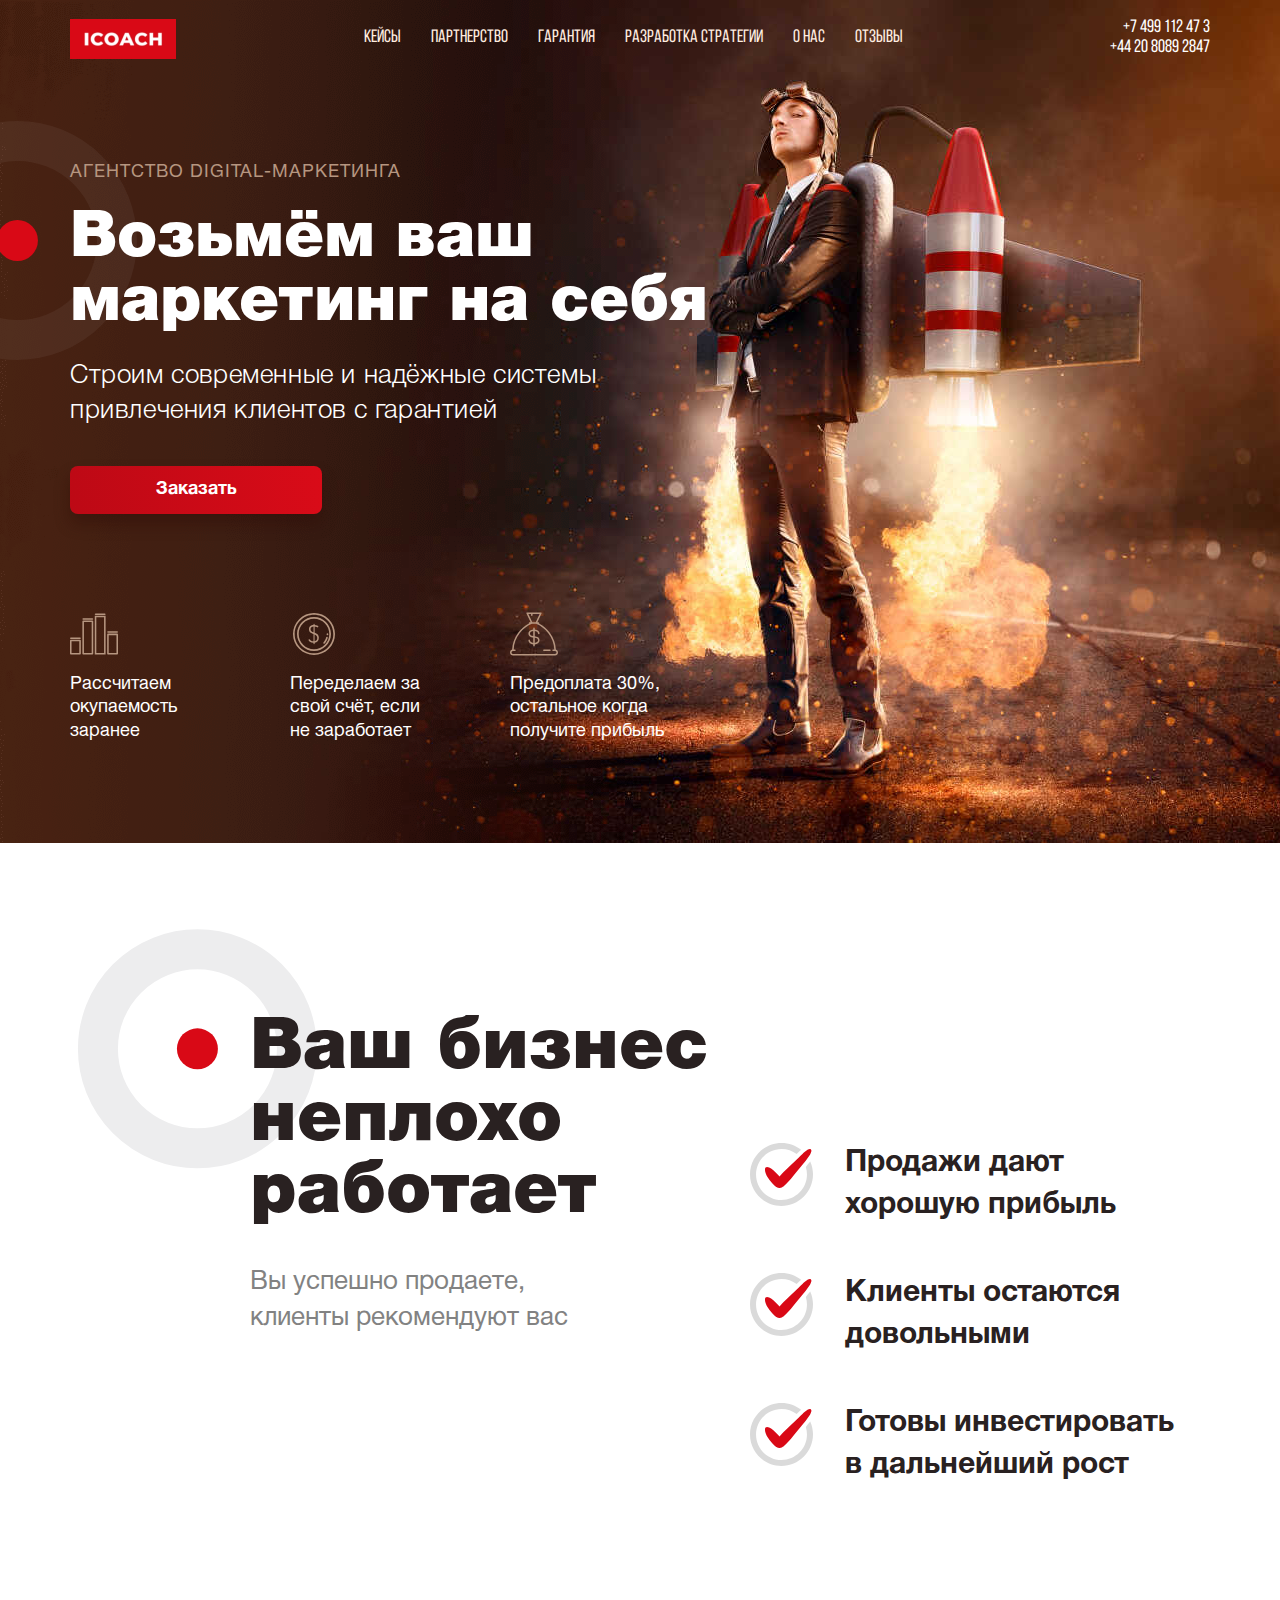
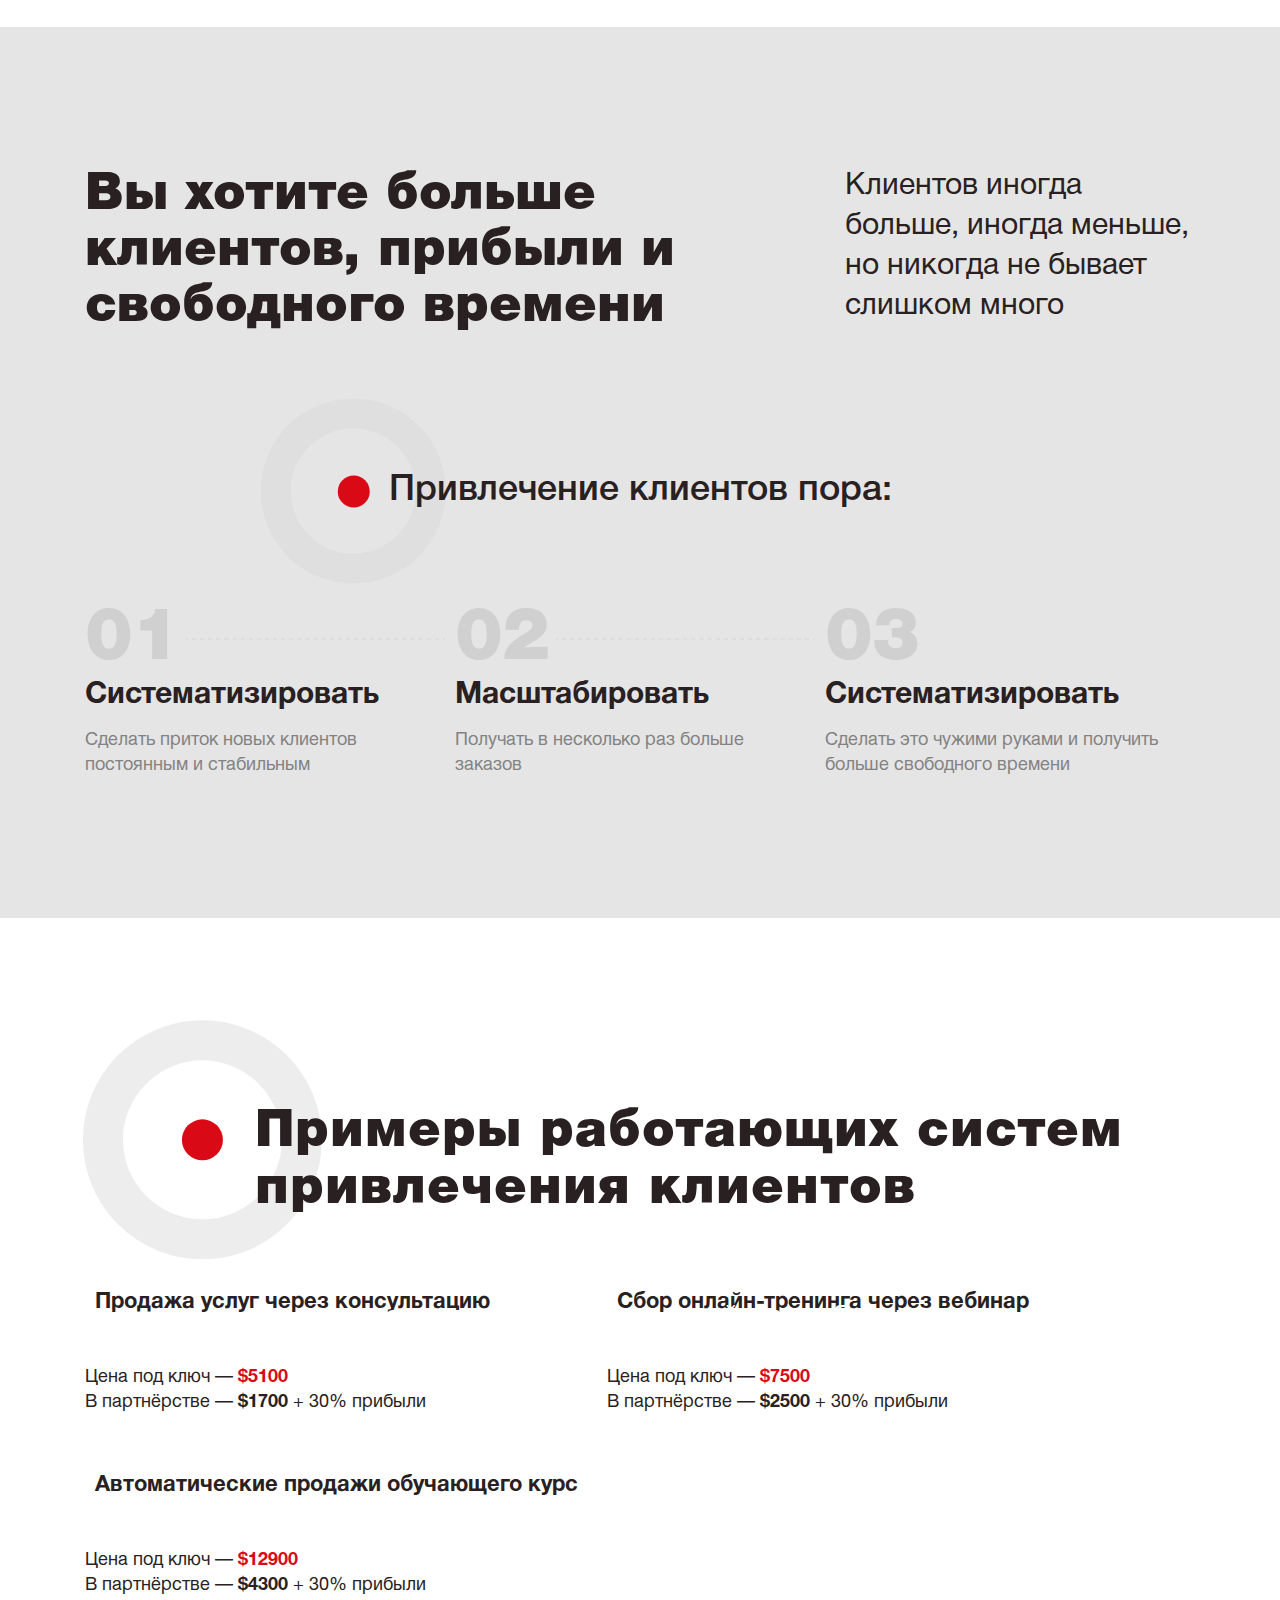
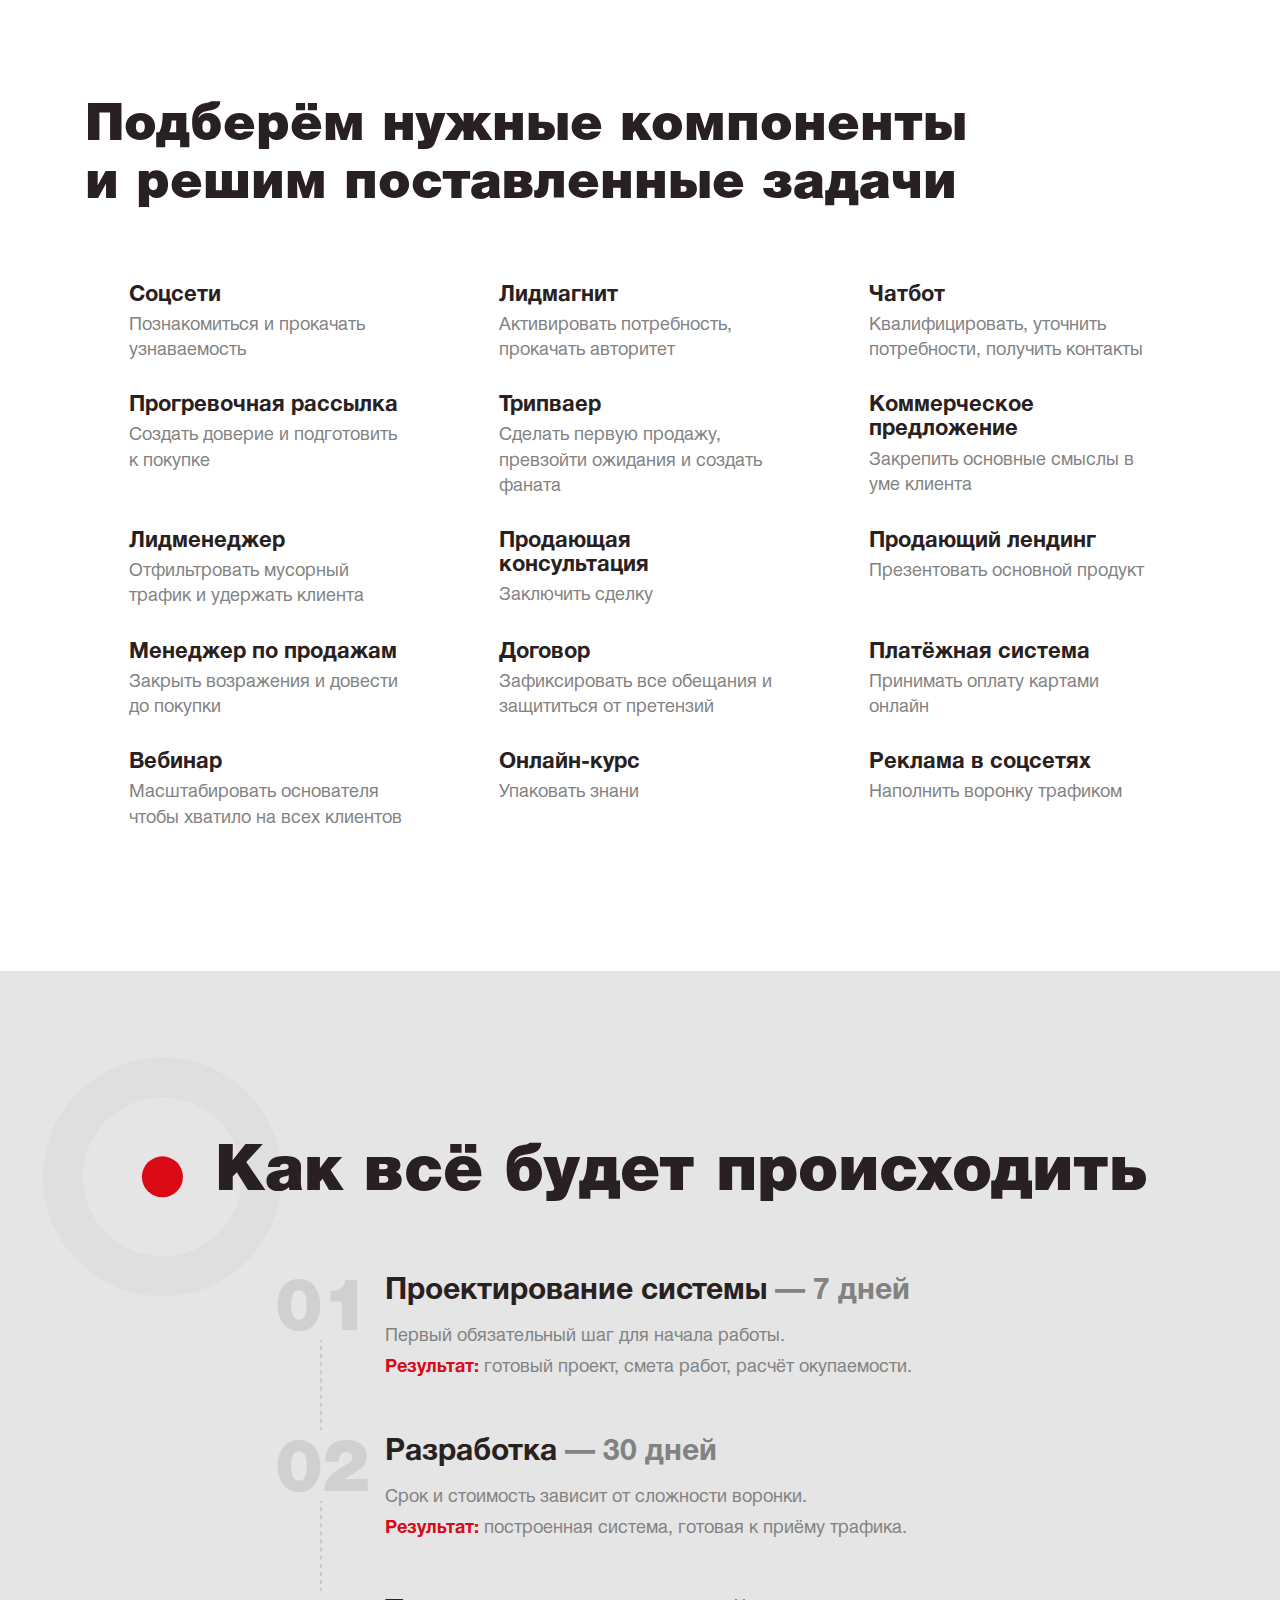
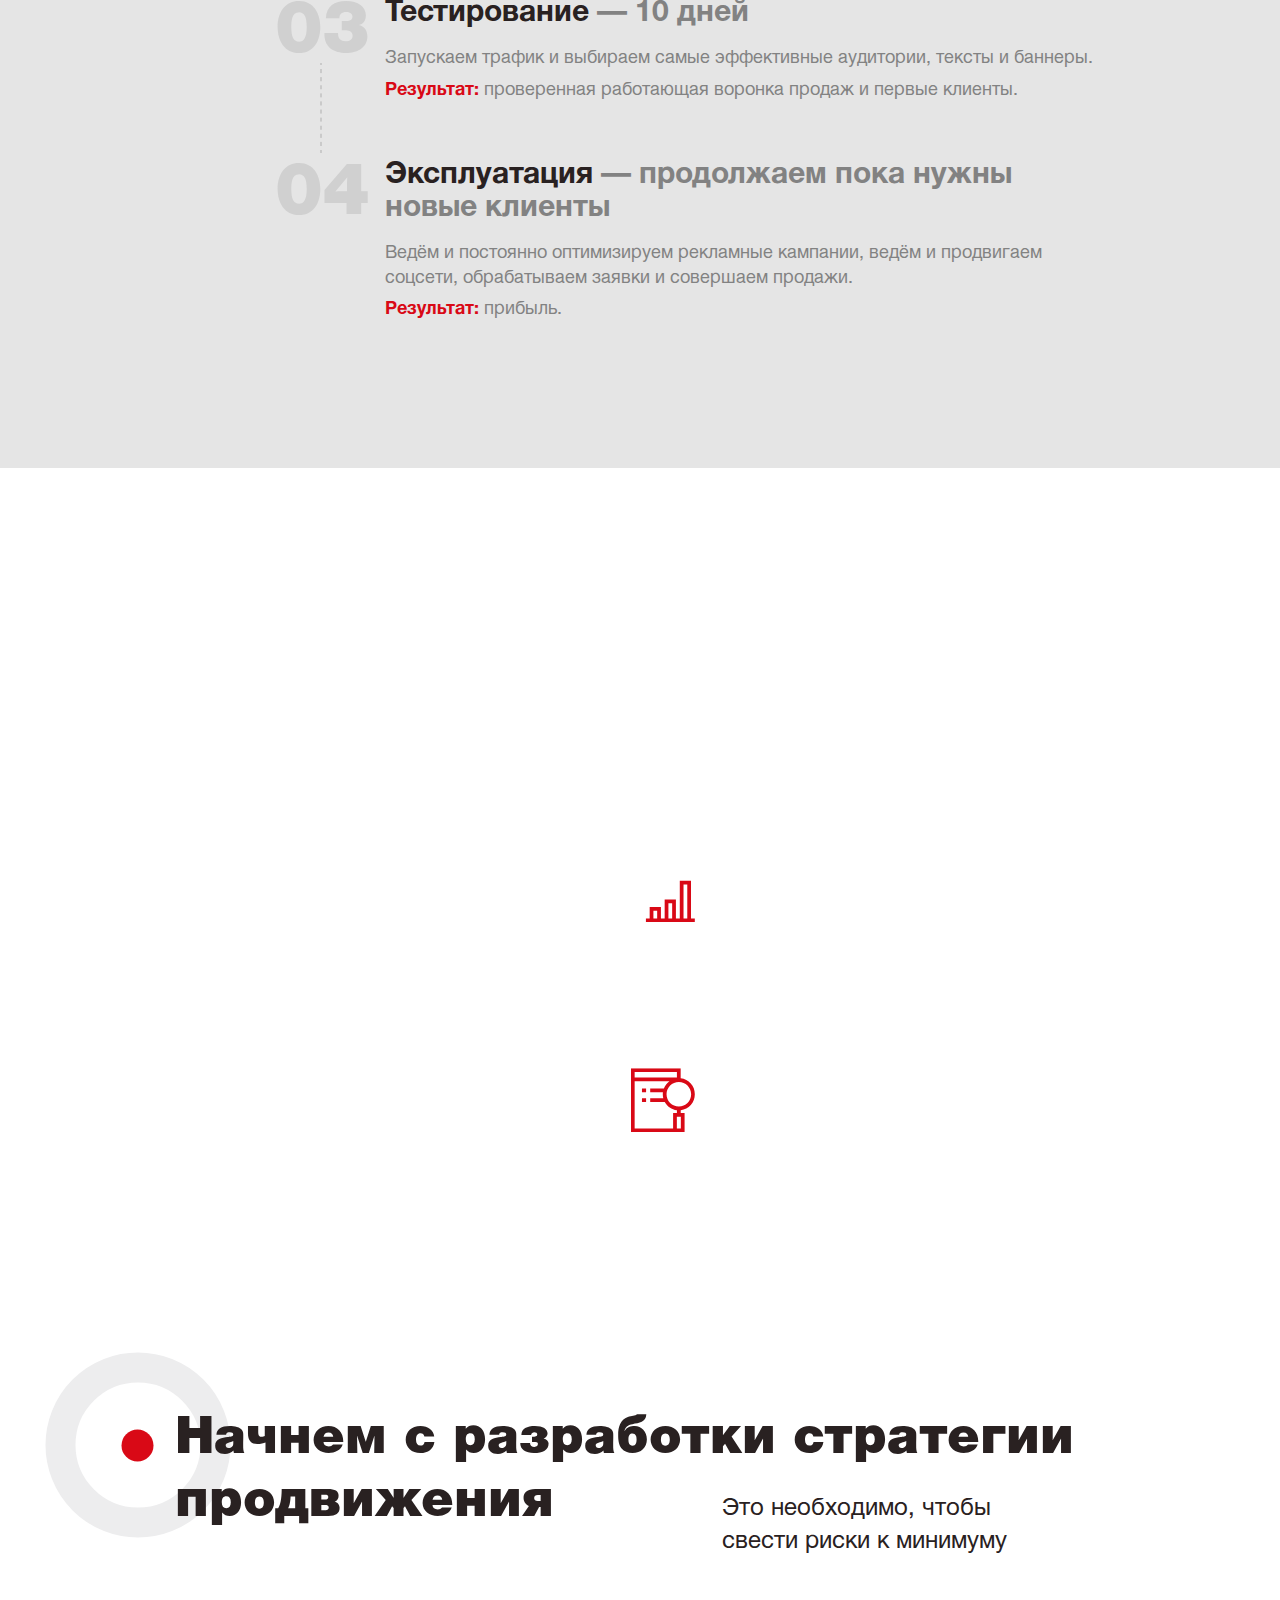
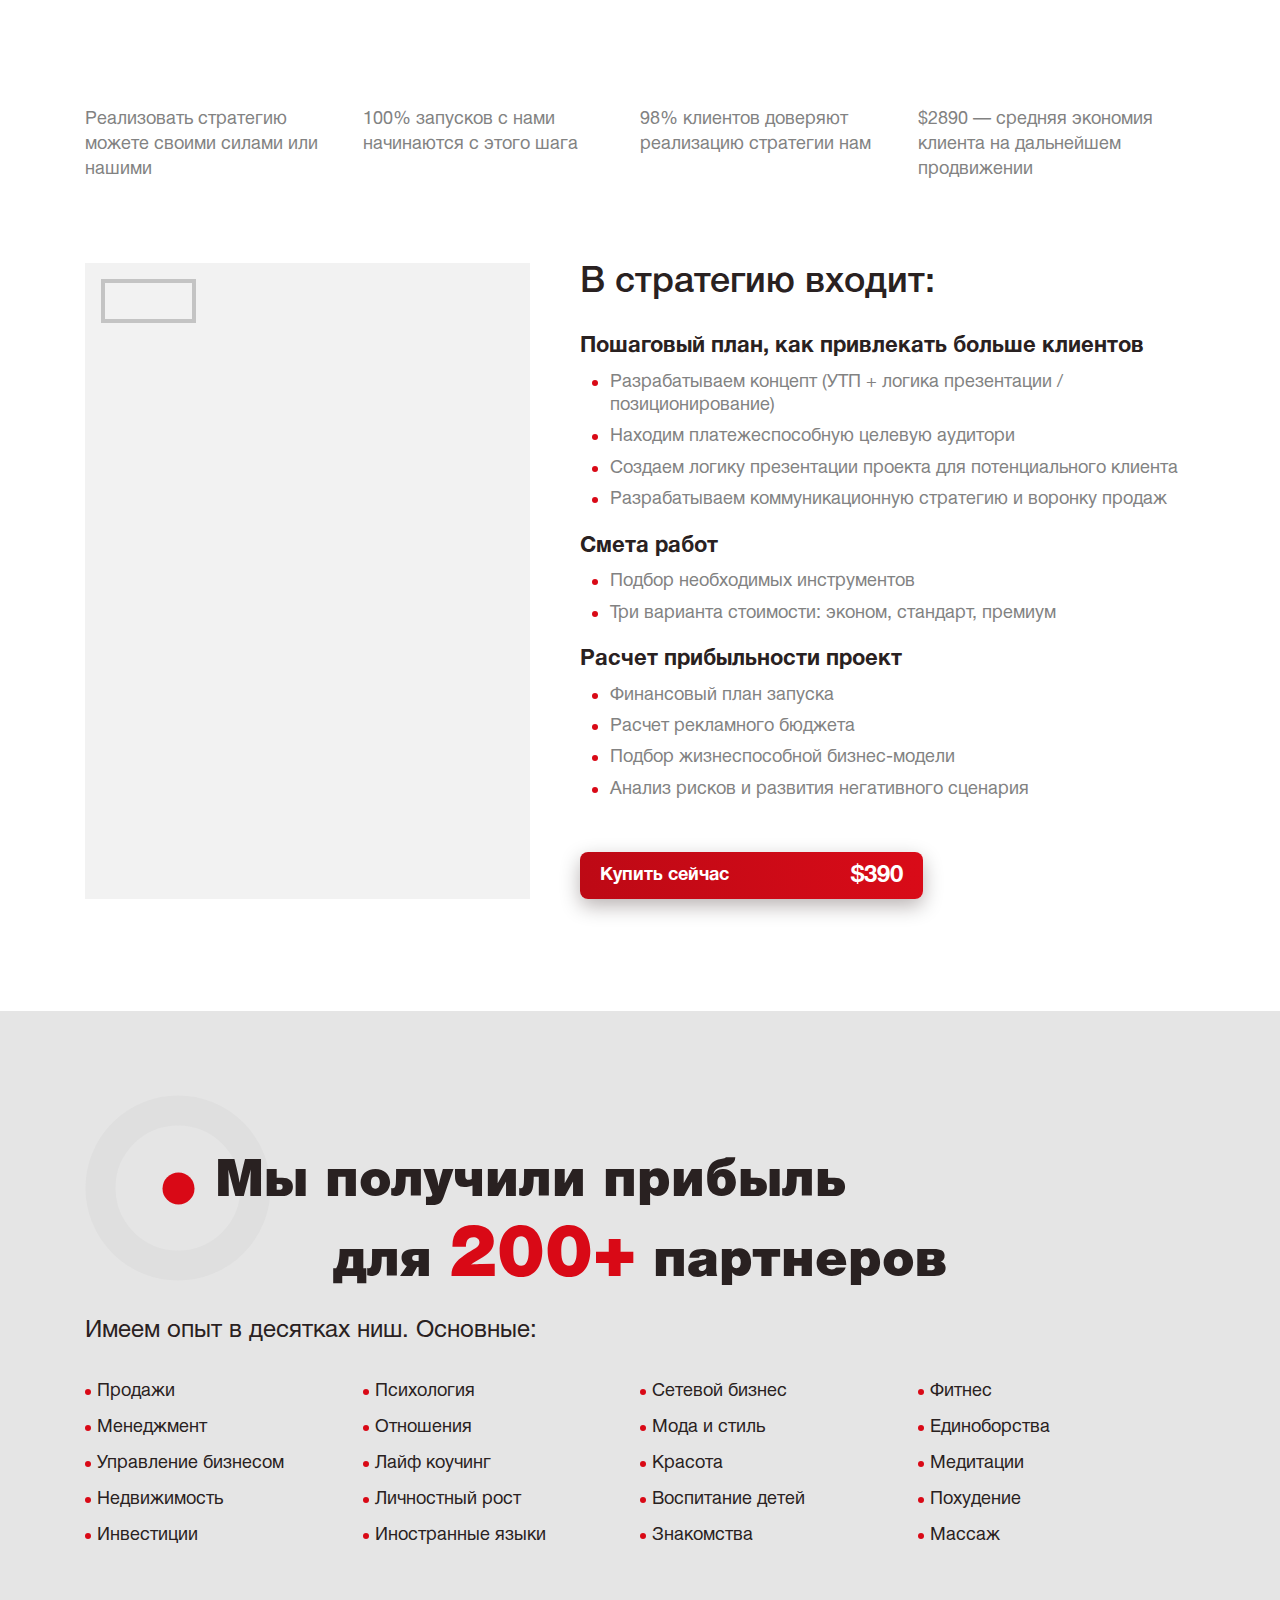
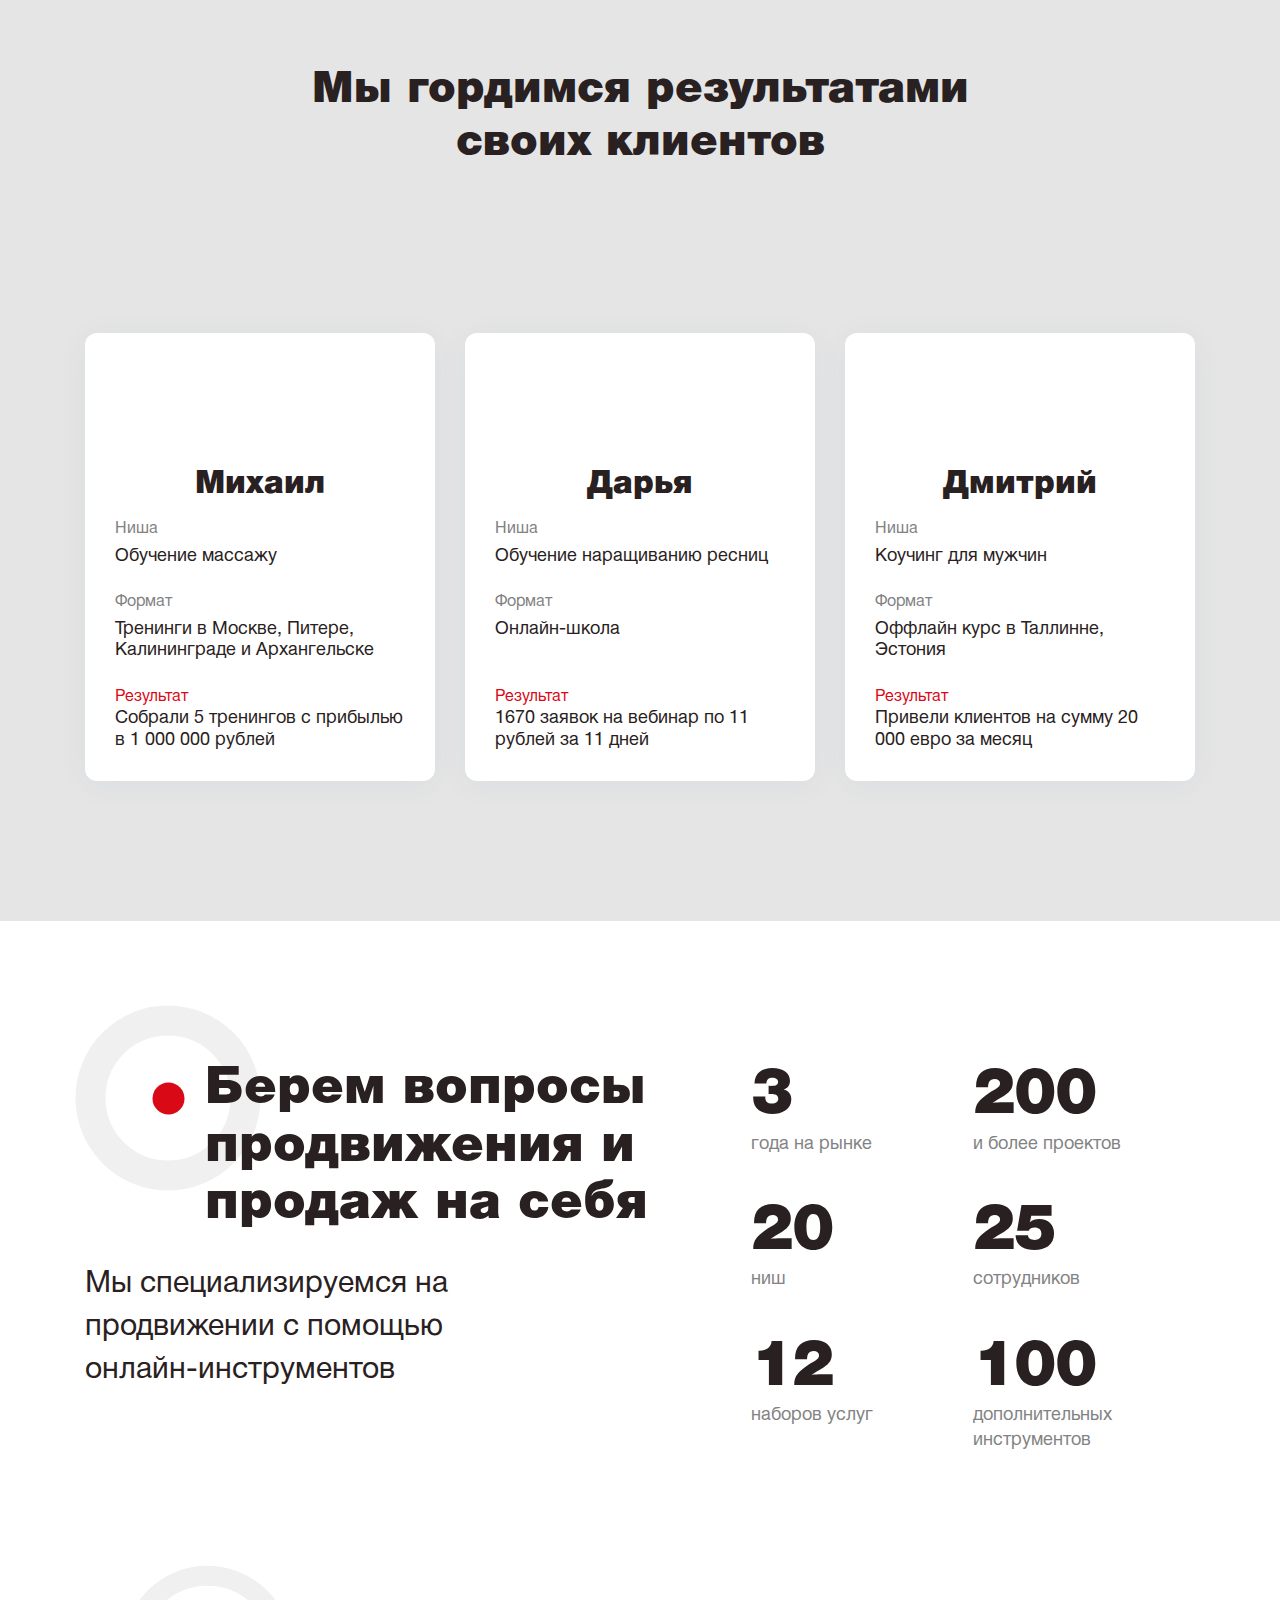
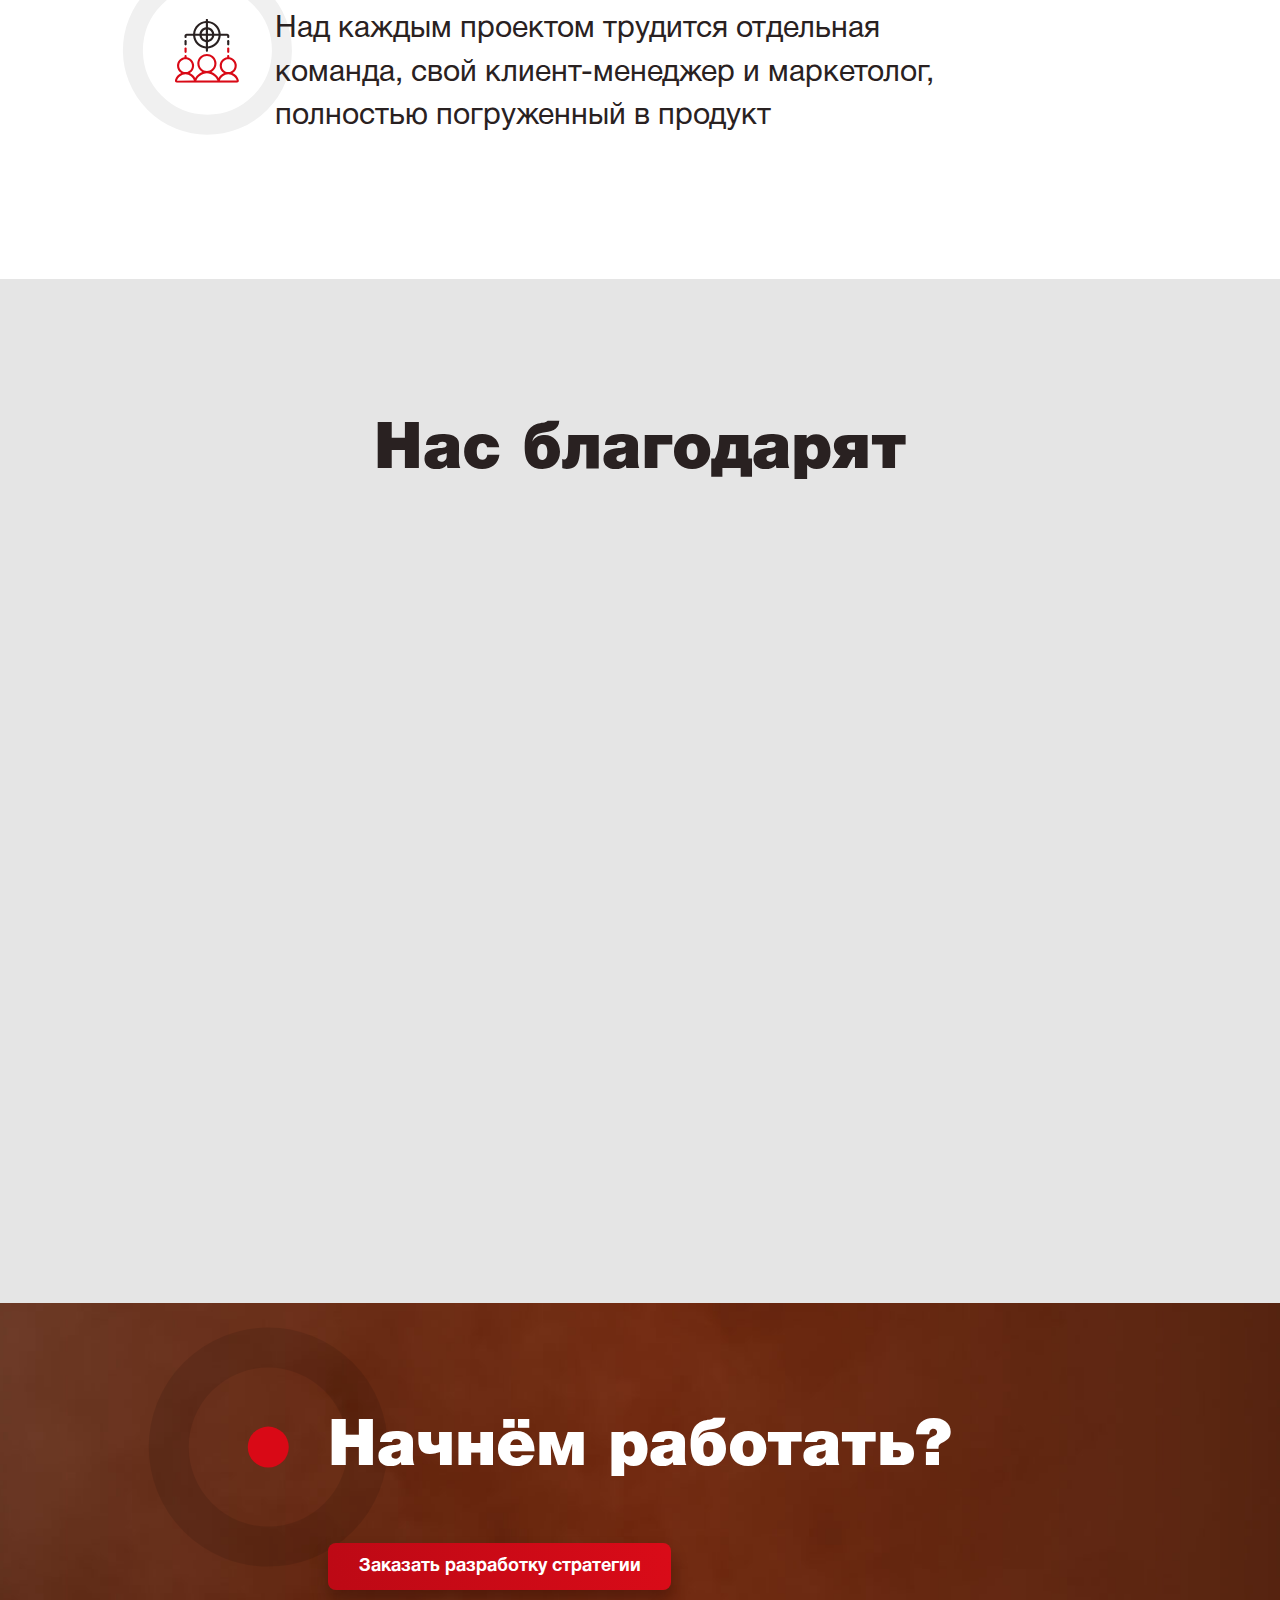
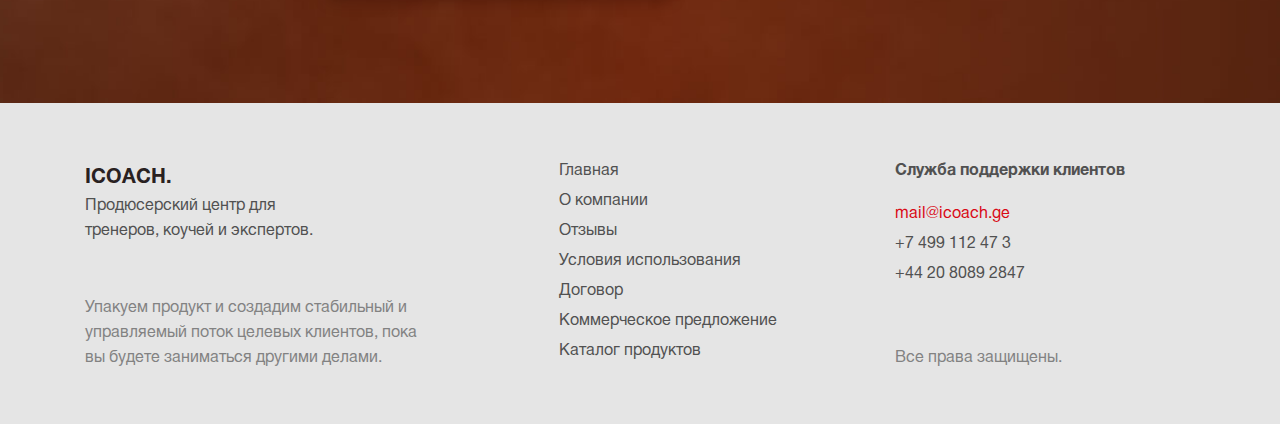
==== commit d0778d24: "Add files via upload" ====
--- a/iCoach/index.html
+++ b/iCoach/index.html
@@ -662,6 +662,34 @@
 				</div>
 			</div>		
 		</footer>	
+
+		<div class="modal">
+			<div class="modal__wrap">
+				<div class="modal__content">
+					<button type="button" class="modal__close">
+						<span>close</span>
+					</button>
+					<div class="modal__head">
+						<h2 class="modal__title">Оставьте свои контактные данные и мы скоро свяжемся с Вами</h2>
+						<span class="point modal__point"><span>point</span></span>
+					</div>
+					<form action="#" method="POST" class="modal__form">
+						<div class="modal__input">
+							<input type="text" name="name" placeholder="Ваше имя" id="name" required>
+							<div class="modal__error"></div>
+						</div>
+						<div class="modal__input">
+							<input type="email" name="email" placeholder="Ваш Email" id="email" required>
+							<div class="modal__error"></div>
+						</div>
+						<div class="modal__text">
+							<textarea name="message" placeholder="Сообщение"></textarea>
+						</div>
+						<button type="submit" class="modal__button disabled">Отправить</button>
+					</form>
+				</div>
+			</div>
+		</div>
 	</div>
 
 	<script src="https://code.jquery.com/jquery-3.4.1.js" integrity="sha256-WpOohJOqMqqyKL9FccASB9O0KwACQJpFTUBLTYOVvVU=" crossorigin="anonymous"></script>
--- a/iCoach/css/style.css
+++ b/iCoach/css/style.css
@@ -1,2782 +1 @@
-@charset "UTF-8";
-/*Обнуление*/
-* {
-  padding: 0;
-  margin: 0;
-  border: 0; }
-
-*, *::before, *::after {
-  -moz-box-sizing: border-box;
-  -webkit-box-sizing: border-box;
-  box-sizing: border-box; }
-
-:focus, :active, a:focus, a:active {
-  outline: none; }
-
-article, aside, details, figcaption, figure, main,
-footer, header, hgroup, menu, nav, section {
-  display: block; }
-
-html, body {
-  width: 100%;
-  height: 100%;
-  font-size: 100%;
-  line-height: 1;
-  -ms-text-size-adjust: 100%;
-  -moz-text-size-adjust: 100%; }
-
-input, button, textarea {
-  font-family: inherit;
-  font-size: 100%; }
-
-input::-ms-clear {
-  display: none; }
-
-button {
-  cursor: pointer; }
-
-button::-moz-focus-inner {
-  padding: 0;
-  border: 0; }
-
-a, a:visited {
-  text-decoration: none; }
-
-a:hover {
-  text-decoration: none; }
-
-ul, ol {
-  list-style: none; }
-
-img {
-  vertical-align: top; }
-
-h1, h2, h3, h4, h5, h6 {
-  font-size: inherit;
-  font-weight: inherit; }
-
-table {
-  border-collapse: collapse;
-  border-spacing: 0; }
-
-hr {
-  -webkit-box-sizing: content-box;
-  box-sizing: content-box;
-  height: 0;
-  overflow: visible; }
-
-/*---------------------------------------------------------*/
-/*Подключение шрифтов*/
-@font-face {
-  font-family: 'BebasNeue';
-  src: url("../fonts/BebasNeueRegular.eot");
-  src: local("☺"), url("../fonts/BebasNeueRegular.woff") format("woff"), url("../fonts/BebasNeueRegular.ttf") format("truetype"), url("../fonts/BebasNeueRegular.svg") format("svg");
-  font-weight: 400;
-  font-style: normal; }
-
-@font-face {
-  font-family: 'HelveticaNeueCyr';
-  src: url("../fonts/helveticaneuecyr-light.eot");
-  src: local("☺"), url("../fonts/helveticaneuecyr-light.woff") format("woff"), url("../fonts/helveticaneuecyr-light.ttf") format("truetype"), url("../fonts/helveticaneuecyr-light.svg") format("svg");
-  font-weight: 300;
-  font-style: normal; }
-
-@font-face {
-  font-family: 'HelveticaNeueCyr';
-  src: url("../fonts/helveticaneuecyr-roman.eot");
-  src: local("☺"), url("../fonts/helveticaneuecyr-roman.woff") format("woff"), url("../fonts/helveticaneuecyr-roman.ttf") format("truetype"), url("../fonts/helveticaneuecyr-roman.svg") format("svg");
-  font-weight: 400;
-  font-style: normal; }
-
-@font-face {
-  font-family: 'HelveticaNeueCyr';
-  src: url("../fonts/HelveticaNeueCyr-Medium.eot");
-  src: local("☺"), url("../fonts/HelveticaNeueCyr-Medium.woff") format("woff"), url("../fonts/HelveticaNeueCyr-Medium.ttf") format("truetype"), url("../fonts/HelveticaNeueCyr-Medium.svg") format("svg");
-  font-weight: 500;
-  font-style: normal; }
-
-@font-face {
-  font-family: 'HelveticaNeueCyr';
-  src: url("../fonts/helveticaneuecyr-bold.eot");
-  src: local("☺"), url("../fonts/helveticaneuecyr-bold.woff") format("woff"), url("../fonts/helveticaneuecyr-bold.ttf") format("truetype"), url("../fonts/helveticaneuecyr-bold.svg") format("svg");
-  font-weight: 700;
-  font-style: normal; }
-
-@font-face {
-  font-family: 'HelveticaNeueCyr';
-  src: url("../fonts/HelveticaNeueCyr-Black.eot");
-  src: local("☺"), url("../fonts/HelveticaNeueCyr-Black.woff") format("woff"), url("../fonts/HelveticaNeueCyr-Black.ttf") format("truetype"), url("../fonts/HelveticaNeueCyr-Black.svg") format("svg");
-  font-weight: 900;
-  font-style: normal; }
-
-/*--------------------------------------------------------------------------------------*/
-/*Задание стилей для всего документа и обёрток*/
-body {
-  font-family: 'HelveticaNeueCyr';
-  font-size: 12px;
-  font-weight: 400;
-  color: #292121; }
-
-.container {
-  max-width: 100%;
-  min-width: 320px;
-  background-color: #fff;
-  overflow-x: hidden;
-  position: relative; }
-
-.wrap {
-  max-width: 1140px;
-  min-width: 320px;
-  padding: 0 15px;
-  margin: 0 auto; }
-
-/*Элемент точка-с-обводкой (общие свойства)*/
-.point {
-  position: absolute;
-  font-size: 0px;
-  border-radius: 50%;
-  background-color: #ffffff;
-  display: -webkit-box;
-  display: -ms-flexbox;
-  display: flex;
-  -webkit-box-pack: center;
-  -ms-flex-pack: center;
-  justify-content: center;
-  -webkit-box-align: center;
-  -ms-flex-align: center;
-  align-items: center;
-  z-index: 1; }
-  .point span {
-    border-radius: 50%;
-    background-color: #D90916; }
-
-.text-red {
-  color: #D90916;
-  font-weight: 700; }
-
-.text-bold {
-  font-weight: 700; }
-
-.text-gray {
-  color: #828282; }
-
-/*Задание видимости изображений для "ленвой загрузки"*/
-img {
-  opacity: 1;
-  -webkit-transition: opacity 0.3s;
-  -o-transition: opacity 0.3s;
-  transition: opacity 0.3s; }
-
-img[data-src] {
-  opacity: 0; }
-
-.header {
-  font-family: 'BebasNeue';
-  font-weight: 400;
-  font-size: 18px;
-  line-height: 1.1;
-  position: absolute;
-  top: 0;
-  left: 0;
-  width: 100%;
-  -webkit-transition-duration: 0.3s;
-  -o-transition-duration: 0.3s;
-  transition-duration: 0.3s; }
-  .header.out {
-    -webkit-transform: translateY(-300px);
-    -ms-transform: translateY(-300px);
-    transform: translateY(-300px); }
-  .header--active {
-    background-color: #2F1207;
-    opacity: 0.98;
-    position: fixed;
-    z-index: 50; }
-  .header .wrap {
-    padding: 19px 0;
-    position: relative; }
-    @media (max-width: 1200px) {
-      .header .wrap {
-        padding: 19px 30px; } }
-    @media (max-width: 768px) {
-      .header .wrap {
-        padding: 19px 33px; } }
-    @media (max-width: 576px) {
-      .header .wrap {
-        padding: 19px 20px; } }
-  .header__block {
-    display: -webkit-box;
-    display: -ms-flexbox;
-    display: flex;
-    -webkit-box-pack: justify;
-    -ms-flex-pack: justify;
-    justify-content: space-between;
-    -webkit-box-align: center;
-    -ms-flex-align: center;
-    align-items: center; }
-  .header__logo {
-    display: block;
-    width: 106px;
-    height: 40px; }
-    .header__logo img {
-      display: block;
-      width: 100%;
-      height: 100%; }
-    @media (max-width: 992px) {
-      .header__logo {
-        width: 89px;
-        height: 33px; } }
-    @media (max-width: 768px) {
-      .header__logo {
-        margin-left: 86px; } }
-  .header__menu {
-    display: -webkit-inline-box;
-    display: -ms-inline-flexbox;
-    display: inline-flex; }
-    @media (max-width: 768px) {
-      .header__menu {
-        opacity: 0;
-        height: 0;
-        position: absolute;
-        left: 0;
-        bottom: 0;
-        -webkit-transform: translateY(100%);
-        -ms-transform: translateY(100%);
-        transform: translateY(100%);
-        border-top: 2px solid #4D3228;
-        padding: 20px 30px;
-        width: 100%;
-        display: -webkit-box;
-        display: -ms-flexbox;
-        display: flex;
-        -webkit-box-pack: justify;
-        -ms-flex-pack: justify;
-        justify-content: space-between;
-        background-color: #2F1207;
-        z-index: 20;
-        -webkit-transition: 0.5s;
-        -o-transition: 0.5s;
-        transition: 0.5s; }
-        .header__menu--active {
-          opacity: 0.98;
-          height: 60px; } }
-    @media (max-width: 576px) {
-      .header__menu {
-        padding: 20px;
-        -webkit-box-orient: vertical;
-        -webkit-box-direction: normal;
-        -ms-flex-direction: column;
-        flex-direction: column;
-        padding: 30px 20px; }
-        .header__menu .header__link:not(:last-child) {
-          margin-right: 20px; }
-        .header__menu--active {
-          opacity: 0.98;
-          height: auto; } }
-  .header__link {
-    font-size: 18px;
-    line-height: 1.1;
-    text-transform: uppercase;
-    color: #FFEDE0;
-    position: relative; }
-    .header__link:hover::after, .header__link:focus::after {
-      width: 100%; }
-    .header__link:not(:last-child) {
-      margin-right: 30px; }
-    .header__link::after {
-      content: '';
-      width: 0;
-      height: 1px;
-      background-color: #FFEDE0;
-      position: absolute;
-      left: 50%;
-      bottom: -5px;
-      -webkit-transform: translateX(-50%);
-      -ms-transform: translateX(-50%);
-      transform: translateX(-50%);
-      -webkit-transition-duration: 0.3s;
-      -o-transition-duration: 0.3s;
-      transition-duration: 0.3s; }
-      .header__link::after:hover, .header__link::after:focus {
-        width: 100%; }
-    @media (max-width: 992px) {
-      .header__link {
-        font-size: 14px;
-        line-height: 1.4; } }
-    @media (max-width: 576px) {
-      .header__link {
-        font-size: 24px;
-        line-height: 21px; }
-        .header__link:not(:last-child) {
-          margin-bottom: 30px; }
-        .header__link:hover, .header__link:focus {
-          text-decoration: underline; }
-          .header__link:hover::after, .header__link:focus::after {
-            display: none; } }
-  .header__telephones {
-    width: 120px;
-    text-align: right; }
-    @media (max-width: 992px) {
-      .header__telephones {
-        width: 88px; } }
-    @media (max-width: 768px) {
-      .header__telephones {
-        width: 180px; } }
-    @media (max-width: 576px) {
-      .header__telephones {
-        width: 88px; } }
-  .header__phone {
-    font-size: 18px;
-    line-height: 1.1;
-    color: #ffffff;
-    text-transform: uppercase; }
-    .header__phone span {
-      position: relative; }
-      .header__phone span:hover::after, .header__phone span:focus::after {
-        width: 100%; }
-    .header__phone:last-child {
-      padding-left: 10px; }
-    .header__phone span::after {
-      content: '';
-      width: 0;
-      height: 1px;
-      background-color: #ffffff;
-      position: absolute;
-      left: 50%;
-      bottom: 0;
-      -webkit-transform: translateX(-50%);
-      -ms-transform: translateX(-50%);
-      transform: translateX(-50%);
-      -webkit-transition-duration: 0.3s;
-      -o-transition-duration: 0.3s;
-      transition-duration: 0.3s; }
-    @media (max-width: 992px) {
-      .header__phone {
-        font-size: 14px; } }
-  .header__burger {
-    display: none;
-    position: absolute;
-    left: 30px;
-    top: 50%;
-    -webkit-transform: translateY(-50%);
-    -ms-transform: translateY(-50%);
-    transform: translateY(-50%);
-    width: 33px;
-    height: 33px;
-    background: #2F1207;
-    border-radius: 4px; }
-    @media (max-width: 768px) {
-      .header__burger {
-        display: block; } }
-  .header__button {
-    width: 100%;
-    height: 100%;
-    display: -webkit-box;
-    display: -ms-flexbox;
-    display: flex;
-    -webkit-box-pack: center;
-    -ms-flex-pack: center;
-    justify-content: center;
-    -webkit-box-align: center;
-    -ms-flex-align: center;
-    align-items: center; }
-    .header__button--active .header__line {
-      background-color: #2F1207; }
-    .header__button--active .header__line::before {
-      -webkit-transform: translate(-50%, 5px) rotate(45deg);
-      -ms-transform: translate(-50%, 5px) rotate(45deg);
-      transform: translate(-50%, 5px) rotate(45deg); }
-    .header__button--active .header__line::after {
-      -webkit-transform: translate(-50%, -5px) rotate(-45deg);
-      -ms-transform: translate(-50%, -5px) rotate(-45deg);
-      transform: translate(-50%, -5px) rotate(-45deg); }
-    .header__button--active:hover .header__line::before {
-      -webkit-transform: translate(-50%, 5px) rotate(45deg) scaleX(1.3);
-      -ms-transform: translate(-50%, 5px) rotate(45deg) scaleX(1.3);
-      transform: translate(-50%, 5px) rotate(45deg) scaleX(1.3); }
-    .header__button--active:hover .header__line::after {
-      -webkit-transform: translate(-50%, -5px) rotate(-45deg) scaleX(1.3);
-      -ms-transform: translate(-50%, -5px) rotate(-45deg) scaleX(1.3);
-      transform: translate(-50%, -5px) rotate(-45deg) scaleX(1.3); }
-    .header__button:hover .header__line {
-      width: 13px; }
-    .header__button:hover .header__line::before,
-    .header__button:hover .header__line::after {
-      width: 22px; }
-  .header__line {
-    display: block;
-    width: 19px;
-    height: 2px;
-    background-color: #B69680;
-    position: relative;
-    -webkit-transition-duration: 0.3s;
-    -o-transition-duration: 0.3s;
-    transition-duration: 0.3s; }
-    .header__line::before, .header__line::after {
-      content: '';
-      width: 100%;
-      height: 100%;
-      background-color: #B69680;
-      position: absolute;
-      left: 50%;
-      top: 0;
-      -webkit-transform: translateX(-50%);
-      -ms-transform: translateX(-50%);
-      transform: translateX(-50%);
-      -webkit-transition-duration: 0.3s;
-      -o-transition-duration: 0.3s;
-      transition-duration: 0.3s; }
-    .header__line::before {
-      top: -5px; }
-    .header__line::after {
-      top: 5px; }
-
-/*Первая секция, первый экран*/
-.top {
-  height: 843px;
-  background: url("../img/top-bg-left.png") right center no-repeat, url("../img/top-bg-right.jpg") no-repeat;
-  background-size: auto 100%, auto 100%;
-  background-position: 0 center, right center; }
-  @media (max-width: 1700px) {
-    .top {
-      background-position: -300px center, right center; } }
-  @media (max-width: 1500px) {
-    .top {
-      background-position: -700px center, center center; } }
-  @media (max-width: 992px) {
-    .top {
-      background-position: -700px center, -380px center; } }
-  @media (max-width: 768px) {
-    .top {
-      background-position: -600px center, -510px center; } }
-  @media (max-width: 576px) {
-    .top {
-      min-height: 780px;
-      background-position: -600px center, right -400px center; } }
-  .top .wrap {
-    padding: 163px 0 0;
-    color: #ffffff; }
-    @media (max-width: 1200px) {
-      .top .wrap {
-        padding: 163px 33px 0; } }
-    @media (max-width: 576px) {
-      .top .wrap {
-        padding: 163px 15px 0; } }
-  .top__head {
-    position: relative; }
-  .top__title {
-    font-size: 18px;
-    line-height: 1.1;
-    letter-spacing: 1px;
-    text-transform: uppercase;
-    color: #B69680;
-    margin-bottom: 24px;
-    position: relative;
-    z-index: 10; }
-    @media (max-width: 768px) {
-      .top__title {
-        font-size: 16px; } }
-    @media (max-width: 576px) {
-      .top__title {
-        max-width: 100%; } }
-  .top__point {
-    width: 239px;
-    height: 239px;
-    top: 0;
-    left: 0;
-    -webkit-transform: translate(-72%, -36%);
-    -ms-transform: translate(-72%, -36%);
-    transform: translate(-72%, -36%);
-    border: 40px solid rgba(255, 255, 255, 0.05);
-    background-color: transparent; }
-    .top__point span {
-      width: 41px;
-      height: 41px; }
-  .top__subtitle {
-    width: 658px;
-    font-weight: 900;
-    font-size: 64px;
-    line-height: 1;
-    margin-bottom: 24px;
-    position: relative;
-    z-index: 10; }
-    @media (max-width: 992px) {
-      .top__subtitle {
-        font-size: 58px;
-        margin-bottom: 15px; } }
-    @media (max-width: 768px) {
-      .top__subtitle {
-        font-size: 45px;
-        max-width: 60%; } }
-    @media (max-width: 576px) {
-      .top__subtitle {
-        font-size: 45px;
-        max-width: 100%; } }
-  .top__text {
-    width: 578px;
-    font-weight: 300;
-    font-size: 26px;
-    line-height: 1.34;
-    letter-spacing: 0.6px;
-    margin-bottom: 38px; }
-    @media (max-width: 992px) {
-      .top__text {
-        font-size: 22px; } }
-    @media (max-width: 768px) {
-      .top__text {
-        font-size: 20px;
-        max-width: 60%; } }
-    @media (max-width: 576px) {
-      .top__text {
-        max-width: 100%; } }
-  .top__button {
-    display: block;
-    font-weight: 700;
-    font-size: 18px;
-    line-height: 1.2;
-    color: #ffffff;
-    width: 252px;
-    padding: 13px 0;
-    background: -webkit-linear-gradient(11deg, #BD0915 0.77%, #D90B18 98.79%);
-    background: -o-linear-gradient(11deg, #BD0915 0.77%, #D90B18 98.79%);
-    background: linear-gradient(79deg, #BD0915 0.77%, #D90B18 98.79%);
-    -webkit-box-shadow: 0px 10px 15px rgba(47, 11, 6, 0.4), inset 0 0 0 rgba(0, 0, 0, 0);
-    box-shadow: 0px 10px 15px rgba(47, 11, 6, 0.4), inset 0 0 0 rgba(0, 0, 0, 0);
-    border-radius: 8px;
-    -webkit-transition: all 0.3s;
-    -o-transition: all 0.3s;
-    transition: all 0.3s;
-    margin-bottom: 96px; }
-    .top__button:hover, .top__button:focus {
-      -webkit-box-shadow: inset 0 0 15px rgba(0, 0, 0, 0.6);
-      box-shadow: inset 0 0 15px rgba(0, 0, 0, 0.6); }
-    .top__button:active {
-      -webkit-box-shadow: inset 0px 0 15px black;
-      box-shadow: inset 0px 0 15px black; }
-    @media (max-width: 992px) {
-      .top__button {
-        margin-bottom: 107px; } }
-    @media (max-width: 576px) {
-      .top__button {
-        margin-bottom: 60px; } }
-    @media (max-width: 375px) {
-      .top__button {
-        width: 100%; } }
-  .top__block {
-    display: -webkit-box;
-    display: -ms-flexbox;
-    display: flex; }
-    @media (max-width: 576px) {
-      .top__block {
-        width: 100%;
-        -webkit-box-pack: justify;
-        -ms-flex-pack: justify;
-        justify-content: space-between; } }
-  .top__item {
-    width: 180px; }
-    .top__item:not(:last-child) {
-      margin-right: 40px;
-      padding-right: 30px; }
-    @media (max-width: 992px) {
-      .top__item {
-        width: 150px; }
-        .top__item:not(:last-child) {
-          margin-right: 15px;
-          padding-right: 10px; } }
-    @media (max-width: 576px) {
-      .top__item {
-        -webkit-box-flex: 0;
-        -ms-flex: 0 1 33.333%;
-        flex: 0 1 33.333%;
-        max-width: 33.333%; } }
-  .top__image {
-    width: 48px;
-    height: 48px;
-    margin-bottom: 15px; }
-    .top__image img {
-      display: block;
-      width: 100%;
-      height: 100%; }
-  .top__description {
-    font-size: 18px;
-    line-height: 1.3; }
-    @media (max-width: 992px) {
-      .top__description {
-        font-size: 16px;
-        line-height: 1.2; } }
-    @media (max-width: 576px) {
-      .top__description {
-        font-size: 14px;
-        line-height: 1.2; } }
-
-/*Блок "Бизнес неплохо работает"*/
-.business {
-  padding: 170px 0 140px;
-  /*Левая колонка - текст + элемент-точка*/
-  /*Заголовок*/
-  /*Текст под заголовком*/
-  /*Элемент-точка для этого блока*/
-  /*Правая колонка - список свойств*/
-  /*Сам список*/
-  /*Элемент списка*/ }
-  @media (max-width: 992px) {
-    .business {
-      padding: 70px 0; } }
-  .business__content {
-    display: -webkit-box;
-    display: -ms-flexbox;
-    display: flex;
-    -webkit-box-pack: end;
-    -ms-flex-pack: end;
-    justify-content: flex-end; }
-    @media (max-width: 992px) {
-      .business__content {
-        -webkit-box-orient: vertical;
-        -webkit-box-direction: normal;
-        -ms-flex-direction: column;
-        flex-direction: column; } }
-  .business__left {
-    position: relative;
-    z-index: 10; }
-    @media (max-width: 992px) {
-      .business__left {
-        margin-left: 130px; } }
-    @media (max-width: 576px) {
-      .business__left {
-        margin-left: 10px;
-        padding-top: 50px; } }
-  .business__title {
-    max-width: 500px;
-    font-weight: 900;
-    font-size: 72px;
-    line-height: 1;
-    margin-bottom: 35px;
-    z-index: 10;
-    position: relative; }
-    @media (max-width: 1200px) {
-      .business__title {
-        font-size: 60px;
-        max-width: 400px; } }
-    @media (max-width: 576px) {
-      .business__title {
-        font-size: 48px;
-        line-height: 48px;
-        max-width: 100%; } }
-    @media (max-width: 320px) {
-      .business__title {
-        font-size: 40px; } }
-  .business__text {
-    width: 350px;
-    font-size: 26px;
-    line-height: 36px;
-    color: #828282; }
-    @media (max-width: 576px) {
-      .business__text {
-        width: 100%; } }
-  .business__point {
-    width: 239px;
-    height: 239px;
-    top: 0;
-    left: 0;
-    -webkit-transform: translate(-72%, -35%);
-    -ms-transform: translate(-72%, -35%);
-    transform: translate(-72%, -35%);
-    border: 40px solid #ededee; }
-    .business__point span {
-      width: 41px;
-      height: 41px; }
-      @media (max-width: 576px) {
-        .business__point span {
-          width: 30px;
-          height: 30px; } }
-    @media (max-width: 1200px) {
-      .business__point {
-        width: 170px;
-        height: 170px;
-        border-width: 30px; } }
-    @media (max-width: 576px) {
-      .business__point {
-        width: 130px;
-        height: 130px;
-        border-width: 20px;
-        -webkit-transform: translate(0, -40%);
-        -ms-transform: translate(0, -40%);
-        transform: translate(0, -40%); } }
-  .business__right {
-    padding-top: 130px; }
-    @media (max-width: 992px) {
-      .business__right {
-        padding-top: 20px; } }
-  @media (max-width: 992px) {
-    .business__list {
-      margin: 0 auto;
-      max-width: 90%; } }
-  .business__item {
-    max-width: 350px;
-    padding-left: 95px;
-    font-weight: 700;
-    font-size: 30px;
-    line-height: 42px;
-    color: #292121;
-    -webkit-box-sizing: content-box;
-    box-sizing: content-box;
-    position: relative; }
-    .business__item:not(:last-child) {
-      margin-bottom: 46px; }
-    .business__item::before {
-      content: '';
-      width: 63px;
-      height: 63px;
-      position: absolute;
-      left: 0;
-      top: 0;
-      background: url("../img/icon-check.svg") center no-repeat;
-      background-size: 100% 100%; }
-      @media (max-width: 992px) {
-        .business__item::before {
-          width: 40px;
-          height: 40px; } }
-    @media (max-width: 992px) {
-      .business__item {
-        max-width: 100%;
-        padding-left: 60px; }
-        .business__item:not(:last-child) {
-          margin-bottom: 20px; } }
-    @media (max-width: 576px) {
-      .business__item {
-        font-size: 24px;
-        line-height: 32px; } }
-
-/*Блок №3. Привлечение клиентов*/
-.calling {
-  background-color: #E5E5E5;
-  padding: 140px 0;
-  /*Блок для заголовка и текста справа*/
-  /*Большой заголовок вверху блока*/
-  /*Текст справа от заголовка*/
-  /*Блок для текста с элементом-точкой*/
-  /*Текст возле элемента с точкой*/
-  /*Элемент-точка для этого блока*/
-  /*Блок с шагами 1, 2, 3*/
-  /*Описание каждого элемента (шага)*/
-  /*Номер шага*/
-  /*Заголовок пункта*/
-  /*Текст пункта*/ }
-  @media (max-width: 1100px) {
-    .calling {
-      padding: 70px 0; } }
-  .calling__header {
-    display: -webkit-box;
-    display: -ms-flexbox;
-    display: flex;
-    -webkit-box-pack: justify;
-    -ms-flex-pack: justify;
-    justify-content: space-between; }
-    @media (max-width: 1100px) {
-      .calling__header {
-        -webkit-box-orient: vertical;
-        -webkit-box-direction: normal;
-        -ms-flex-direction: column;
-        flex-direction: column; } }
-  .calling__title {
-    width: 620px;
-    font-weight: 900;
-    font-size: 52px;
-    line-height: 56px; }
-    @media (max-width: 1100px) {
-      .calling__title {
-        width: 100%;
-        margin-bottom: 20px; } }
-    @media (max-width: 768px) {
-      .calling__title {
-        font-size: 40px;
-        line-height: 44px; } }
-  .calling__text1 {
-    width: 350px;
-    font-size: 30px;
-    line-height: 40px; }
-    @media (max-width: 1100px) {
-      .calling__text1 {
-        width: 100%; } }
-    @media (max-width: 768px) {
-      .calling__text1 {
-        font-size: 24px;
-        line-height: 30px; } }
-  .calling__center {
-    margin: 136px 0 89px;
-    text-align: center;
-    position: relative; }
-    @media (max-width: 992px) {
-      .calling__center {
-        margin: 70px 0; } }
-    @media (max-width: 768px) {
-      .calling__center {
-        margin: 80px 0 30px; } }
-  .calling__text2 {
-    font-weight: 500;
-    font-size: 36px;
-    line-height: 40px;
-    z-index: 10;
-    position: relative; }
-    @media (max-width: 768px) {
-      .calling__text2 {
-        font-size: 24px;
-        line-height: 28px; } }
-  .calling__point {
-    width: 185px;
-    height: 185px;
-    top: 50%;
-    left: 50%;
-    -webkit-transform: translate(-205%, -50%);
-    -ms-transform: translate(-205%, -50%);
-    transform: translate(-205%, -50%);
-    border: 30px solid #dfdfdf;
-    background-color: transparent; }
-    .calling__point span {
-      width: 32px;
-      height: 32px; }
-    @media (max-width: 768px) {
-      .calling__point {
-        width: 130px;
-        height: 130px;
-        border-width: 20px;
-        -webkit-transform: translate(-50%, -70%);
-        -ms-transform: translate(-50%, -70%);
-        transform: translate(-50%, -70%); } }
-    @media (max-width: 320px) {
-      .calling__point {
-        -webkit-transform: translate(-50%, -80%);
-        -ms-transform: translate(-50%, -80%);
-        transform: translate(-50%, -80%); } }
-  .calling__list {
-    display: -webkit-box;
-    display: -ms-flexbox;
-    display: flex;
-    -webkit-box-pack: justify;
-    -ms-flex-pack: justify;
-    justify-content: space-between; }
-    @media (max-width: 992px) {
-      .calling__list {
-        -webkit-box-orient: vertical;
-        -webkit-box-direction: normal;
-        -ms-flex-direction: column;
-        flex-direction: column; } }
-  .calling__item {
-    -webkit-box-flex: 0;
-    -ms-flex: 0 1 33.333%;
-    flex: 0 1 33.333%;
-    max-width: 33.333%;
-    padding-right: 20px;
-    position: relative; }
-    .calling__item:not(:last-child)::after {
-      content: '';
-      width: 70%;
-      height: 2px;
-      background: url("../img/icon-dashed.png") left center no-repeat;
-      background-size: auto 100%;
-      position: absolute;
-      right: 0;
-      top: 0;
-      -webkit-transform: translate(-10px, 38px);
-      -ms-transform: translate(-10px, 38px);
-      transform: translate(-10px, 38px); }
-      @media (max-width: 1100px) {
-        .calling__item:not(:last-child)::after {
-          width: 60%; } }
-      @media (max-width: 992px) {
-        .calling__item:not(:last-child)::after {
-          width: 50px;
-          left: 0;
-          top: 100%;
-          -webkit-transform: translate(50px, 40px) rotate(90deg);
-          -ms-transform: translate(50px, 40px) rotate(90deg);
-          transform: translate(50px, 40px) rotate(90deg);
-          -webkit-filter: invert(0.5);
-          filter: invert(0.5); } }
-      @media (max-width: 576px) {
-        .calling__item:not(:last-child)::after {
-          display: none; } }
-    @media (max-width: 992px) {
-      .calling__item {
-        -webkit-box-flex: 0;
-        -ms-flex: 0 1 100%;
-        flex: 0 1 100%;
-        max-width: 100%;
-        min-height: 150px; }
-        .calling__item:not(:last-child) {
-          margin-bottom: 70px; } }
-    @media (max-width: 576px) {
-      .calling__item {
-        min-height: 200px; }
-        .calling__item:not(:last-child) {
-          margin-bottom: 30px; } }
-  .calling__number {
-    display: inline-block;
-    font-weight: 900;
-    font-size: 72px;
-    line-height: 79px;
-    letter-spacing: -1px;
-    color: #d0d0d0; }
-  .calling__subtitle {
-    font-weight: 700;
-    font-size: 30px;
-    line-height: 33px;
-    margin-bottom: 16px; }
-  .calling__text3 {
-    font-size: 18px;
-    line-height: 25px;
-    color: #828282; }
-
-/*Блок о необходимости партнёрства*/
-.partner {
-  position: relative;
-  /*Блок с картинкой-фоном*/
-  /*Общий блок с текстами*/
-  /*Текст вверху блока*/
-  /*Заголовок (более жирный шрифт)*/
-  /*Текст под заголовком*/ }
-  .partner__image {
-    width: 100%; }
-    .partner__image img {
-      display: block;
-      width: 100%;
-      height: auto; }
-    @media (max-width: 768px) {
-      .partner__image {
-        position: relative;
-        height: 400px;
-        overflow: hidden; }
-        .partner__image img {
-          width: 160%;
-          height: auto;
-          position: absolute;
-          left: 50%;
-          top: 50%;
-          -webkit-transform: translate(-50%, -50%);
-          -ms-transform: translate(-50%, -50%);
-          transform: translate(-50%, -50%); } }
-  @media (max-width: 768px) and (max-width: 480px) {
-    .partner__image {
-      height: 500px; }
-      .partner__image img {
-        width: auto;
-        height: 130%; } }
-  .partner__info {
-    padding: 80px 0;
-    display: -webkit-box;
-    display: -ms-flexbox;
-    display: flex;
-    -webkit-box-orient: vertical;
-    -webkit-box-direction: normal;
-    -ms-flex-direction: column;
-    flex-direction: column;
-    -webkit-box-pack: justify;
-    -ms-flex-pack: justify;
-    justify-content: space-between;
-    -webkit-box-align: center;
-    -ms-flex-align: center;
-    align-items: center;
-    color: #ffffff;
-    letter-spacing: 1px;
-    position: absolute;
-    left: 0;
-    top: 0;
-    width: 100%;
-    height: 100%; }
-    @media (max-width: 1200px) {
-      .partner__info {
-        padding: 30px 0; } }
-  .partner__text1 {
-    padding: 0 40px;
-    width: 730px;
-    font-weight: 700;
-    font-size: 30px;
-    line-height: 1.2;
-    text-align: center; }
-    @media (max-width: 992px) {
-      .partner__text1 {
-        width: 100%;
-        padding: 0 20px;
-        font-size: 24px; } }
-    @media (max-width: 576px) {
-      .partner__text1 {
-        font-size: 20px; } }
-  .partner__title {
-    width: 540px;
-    font-weight: 700;
-    font-size: 64px;
-    line-height: 1;
-    text-align: center;
-    margin: auto 0 30px; }
-    @media (max-width: 992px) {
-      .partner__title {
-        width: 100%;
-        padding: 0 20px;
-        font-size: 50px;
-        margin-bottom: 15px; } }
-    @media (max-width: 576px) {
-      .partner__title {
-        font-size: 40px; } }
-  .partner__text2 {
-    width: 550px;
-    font-size: 28px;
-    line-height: 1.3;
-    text-align: center; }
-    @media (max-width: 992px) {
-      .partner__text2 {
-        width: 100%;
-        padding: 0 20px;
-        font-size: 24px; } }
-    @media (max-width: 576px) {
-      .partner__text2 {
-        font-size: 18px; } }
-
-/*Блок с описанием систем и схем работы*/
-.systems {
-  padding: 170px 0 110px;
-  /*Заголовок*/
-  /*Элемент-точка для этого блока*/
-  /*Блок со схемами работы*/
-  /*Подзаголовок схемы*/
-  /*Графическая схема работы*/
-  /*Раздел с ценами*/
-  /*Блок с описанием предоставляемых услуг*/
-  /*Заголовок*/
-  /*Элемент списка услуг*/
-  /*Иконка услуги*/
-  /*Название услуги*/
-  /*Описание услуги*/ }
-  @media (max-width: 992px) {
-    .systems {
-      padding: 100px 0 0px; } }
-  .systems__head {
-    position: relative;
-    margin-bottom: 70px; }
-    @media (max-width: 1500px) {
-      .systems__head {
-        margin-left: 170px; } }
-    @media (max-width: 1100px) {
-      .systems__head {
-        margin-left: 130px; } }
-    @media (max-width: 768px) {
-      .systems__head {
-        margin-bottom: 30px; } }
-    @media (max-width: 576px) {
-      .systems__head {
-        margin-left: 0;
-        text-align: center; } }
-  .systems__title1 {
-    width: 920px;
-    font-weight: 900;
-    font-size: 52px;
-    line-height: 1.1;
-    letter-spacing: 1px;
-    position: relative;
-    z-index: 10; }
-    @media (max-width: 1100px) {
-      .systems__title1 {
-        font-size: 44px;
-        width: 100%; } }
-    @media (max-width: 768px) {
-      .systems__title1 {
-        font-size: 36px; } }
-    @media (max-width: 480px) {
-      .systems__title1 {
-        font-size: 28px; } }
-  .systems__point {
-    width: 239px;
-    height: 239px;
-    top: 0;
-    left: 0;
-    -webkit-transform: translate(-72%, -35%);
-    -ms-transform: translate(-72%, -35%);
-    transform: translate(-72%, -35%);
-    border: 40px solid #ededee; }
-    .systems__point span {
-      width: 41px;
-      height: 41px; }
-      @media (max-width: 576px) {
-        .systems__point span {
-          width: 30px;
-          height: 30px; } }
-    @media (max-width: 1100px) {
-      .systems__point {
-        width: 170px;
-        height: 170px;
-        border-width: 30px; } }
-    @media (max-width: 768px) {
-      .systems__point {
-        width: 130px;
-        height: 130px;
-        border-width: 20px; } }
-    @media (max-width: 576px) {
-      .systems__point {
-        width: 110px;
-        height: 110px;
-        border-width: 20px;
-        left: 50%;
-        -webkit-transform: translate(-50%, -60%);
-        -ms-transform: translate(-50%, -60%);
-        transform: translate(-50%, -60%); } }
-  .systems__examples {
-    display: -webkit-box;
-    display: -ms-flexbox;
-    display: flex;
-    -ms-flex-wrap: wrap;
-    flex-wrap: wrap;
-    margin-bottom: 44px; }
-    @media (max-width: 992px) {
-      .systems__examples {
-        margin-bottom: 0; } }
-  .systems__element {
-    margin-bottom: 56px; }
-    @media (max-width: 768px) {
-      .systems__element {
-        margin-bottom: 30px; } }
-    .systems__element--first {
-      -webkit-box-flex: 0;
-      -ms-flex: 0 1 40%;
-      flex: 0 1 40%;
-      max-width: 40%; }
-    .systems__element--second {
-      -webkit-box-flex: 0;
-      -ms-flex: 0 1 53%;
-      flex: 0 1 53%;
-      max-width: 53%;
-      margin-left: auto; }
-    .systems__element--third {
-      -webkit-box-flex: 0;
-      -ms-flex: 0 1 54%;
-      flex: 0 1 54%;
-      max-width: 54%; }
-    @media (max-width: 992px) {
-      .systems__element {
-        -webkit-box-flex: 0;
-        -ms-flex: 0 1 100%;
-        flex: 0 1 100%;
-        max-width: 100%; } }
-  .systems__subtitle {
-    font-weight: 700;
-    font-size: 22px;
-    line-height: 1.3;
-    margin: 0 0 17px 10px; }
-    @media (max-width: 768px) {
-      .systems__subtitle {
-        margin-bottom: 0; } }
-    @media (max-width: 480px) {
-      .systems__subtitle {
-        font-size: 18px; } }
-  .systems__image {
-    width: 100%;
-    margin-bottom: 15px; }
-    @media (max-width: 768px) {
-      .systems__image {
-        margin-bottom: 0; } }
-    .systems__image img {
-      display: block;
-      width: 100%;
-      height: auto; }
-  .systems__price {
-    font-size: 18px;
-    line-height: 1.4; }
-    @media (max-width: 480px) {
-      .systems__price {
-        font-size: 16px; } }
-  .systems__title2 {
-    width: 920px;
-    font-weight: 900;
-    font-size: 52px;
-    line-height: 1.1;
-    margin-bottom: 70px; }
-    @media (max-width: 992px) {
-      .systems__title2 {
-        font-size: 40px;
-        margin-bottom: 30px;
-        width: 100%; } }
-    @media (max-width: 576px) {
-      .systems__title2 {
-        font-size: 36px; } }
-    @media (max-width: 480px) {
-      .systems__title2 {
-        font-size: 28px; } }
-  .systems__block {
-    display: -webkit-box;
-    display: -ms-flexbox;
-    display: flex;
-    -ms-flex-wrap: wrap;
-    flex-wrap: wrap; }
-  .systems__item {
-    -webkit-box-flex: 0;
-    -ms-flex: 0 1 33.333%;
-    flex: 0 1 33.333%;
-    max-width: 33.333%;
-    margin-bottom: 30px;
-    padding-right: 45px;
-    display: -webkit-box;
-    display: -ms-flexbox;
-    display: flex; }
-    @media (max-width: 992px) {
-      .systems__item {
-        -webkit-box-flex: 0;
-        -ms-flex: 0 1 50%;
-        flex: 0 1 50%;
-        max-width: 50%;
-        margin-bottom: 15px; } }
-    @media (max-width: 576px) {
-      .systems__item {
-        -webkit-box-flex: 0;
-        -ms-flex: 0 1 100%;
-        flex: 0 1 100%;
-        max-width: 100%; } }
-  .systems__icon {
-    margin-right: 16px; }
-    .systems__icon img {
-      display: block;
-      width: 28px;
-      height: 28px; }
-  .systems__name {
-    font-weight: 700;
-    font-size: 22px;
-    line-height: 1.1;
-    margin-bottom: 6px; }
-  .systems__description {
-    font-size: 18px;
-    line-height: 1.4;
-    color: #828282; }
-
-/*Секция "Как это будет происходить"*/
-.process {
-  background-color: #e5e5e5;
-  padding: 170px 0 140px;
-  /*Заголовок*/
-  /*Элемент точка для этого блока*/
-  /*Блок-жлемент списка шагов*/
-  /*Номер шага*/
-  /*Название шага*/
-  /*Описание шага*/ }
-  @media (max-width: 992px) {
-    .process {
-      padding: 100px 0 30px; } }
-  .process__head {
-    margin-left: 130px;
-    position: relative;
-    margin-bottom: 70px; }
-    @media (max-width: 576px) {
-      .process__head {
-        margin: 0 0 20px; } }
-  .process__title {
-    font-weight: 900;
-    font-size: 64px;
-    line-height: 1;
-    position: relative;
-    z-index: 10; }
-    @media (max-width: 992px) {
-      .process__title {
-        font-size: 50px; } }
-    @media (max-width: 576px) {
-      .process__title {
-        font-size: 36px; } }
-  .process__point {
-    width: 239px;
-    height: 239px;
-    top: 0;
-    left: 0;
-    -webkit-transform: translate(-72%, -35%);
-    -ms-transform: translate(-72%, -35%);
-    transform: translate(-72%, -35%);
-    border: 40px solid #dfdfdf;
-    background-color: transparent; }
-    .process__point span {
-      width: 41px;
-      height: 41px; }
-      @media (max-width: 576px) {
-        .process__point span {
-          width: 30px;
-          height: 30px; } }
-    @media (max-width: 1200px) {
-      .process__point {
-        width: 170px;
-        height: 170px;
-        border-width: 30px; } }
-    @media (max-width: 576px) {
-      .process__point {
-        width: 130px;
-        height: 130px;
-        border-width: 20px;
-        left: 50%;
-        -webkit-transform: translate(-50%, -60%);
-        -ms-transform: translate(-50%, -60%);
-        transform: translate(-50%, -60%); } }
-  .process__item {
-    width: 825px;
-    margin-left: 190px;
-    display: -webkit-box;
-    display: -ms-flexbox;
-    display: flex; }
-    .process__item:not(:last-child) {
-      margin-bottom: 50px; }
-      @media (max-width: 992px) {
-        .process__item:not(:last-child) {
-          margin-bottom: 30px; } }
-    .process__item:last-child .process__number::after {
-      opacity: 0; }
-    @media (max-width: 1100px) {
-      .process__item {
-        width: 100%;
-        margin-left: 0;
-        padding-right: 10px; } }
-    @media (max-width: 576px) {
-      .process__item {
-        -webkit-box-orient: vertical;
-        -webkit-box-direction: normal;
-        -ms-flex-direction: column;
-        flex-direction: column; } }
-  .process__number {
-    font-weight: 900;
-    font-size: 72px;
-    line-height: 1;
-    letter-spacing: -1px;
-    color: #d0d0d0;
-    margin-right: 16px;
-    position: relative;
-    /*Вертикальная черта*/ }
-    .process__number::after {
-      content: '';
-      width: 90px;
-      height: 2px;
-      background: url("../img/icon-dashed.png") left center no-repeat;
-      background-size: auto 100%;
-      position: absolute;
-      left: 0;
-      bottom: 0;
-      -webkit-transform: rotate(90deg) translate(0, -50%);
-      -ms-transform: rotate(90deg) translate(0, -50%);
-      transform: rotate(90deg) translate(0, -50%);
-      -webkit-filter: invert(0.1);
-      filter: invert(0.1); }
-      @media (max-width: 992px) {
-        .process__number::after {
-          width: 60px;
-          -webkit-transform: rotate(90deg) translate(-10%, -20px);
-          -ms-transform: rotate(90deg) translate(-10%, -20px);
-          transform: rotate(90deg) translate(-10%, -20px);
-          margin-right: 0px; } }
-      @media (max-width: 576px) {
-        .process__number::after {
-          display: none; } }
-    @media (max-width: 576px) {
-      .process__number {
-        font-size: 50px; } }
-  .process__subtitle {
-    font-weight: 700;
-    font-size: 30px;
-    line-height: 1.1;
-    margin-bottom: 16px; }
-    @media (max-width: 576px) {
-      .process__subtitle {
-        font-size: 24px; } }
-  .process__text {
-    font-size: 18px;
-    line-height: 1.4;
-    color: #828282;
-    margin-bottom: 6px; }
-
-/*Секция о рисках и аналитике*/
-.risk {
-  position: relative;
-  /*Блок с картинкой-фоном*/
-  /*Блок с текстом*/
-  /*Заголовок*/
-  /*Элементы списка*/
-  /*Название элемента списка*/
-  /*Описание элемента списка*/ }
-  .risk__image {
-    width: 100%;
-    height: 1040px;
-    position: relative;
-    overflow: hidden; }
-    .risk__image img {
-      position: absolute;
-      left: 0;
-      top: 50%;
-      -webkit-transform: translateY(-50%);
-      -ms-transform: translateY(-50%);
-      transform: translateY(-50%);
-      height: 100%;
-      width: auto;
-      min-width: 100%; }
-    @media (max-width: 1550px) {
-      .risk__image {
-        height: 800px; }
-        .risk__image img {
-          -webkit-transform: translate(-100px, -50%);
-          -ms-transform: translate(-100px, -50%);
-          transform: translate(-100px, -50%);
-          min-width: 110%; } }
-    @media (max-width: 992px) {
-      .risk__image {
-        height: 700px; }
-        .risk__image img {
-          height: 100%;
-          width: auto;
-          min-width: 100%; } }
-    @media (max-width: 768px) {
-      .risk__image {
-        display: none; } }
-  .risk__info {
-    position: absolute;
-    top: 0;
-    left: 0;
-    width: 100%;
-    height: 100%;
-    padding: 141px 0 81px 689px;
-    color: #ffffff; }
-    @media (max-width: 1550px) {
-      .risk__info {
-        padding: 50px 0 20px 350px; } }
-    @media (max-width: 1200px) {
-      .risk__info {
-        padding-left: 0; } }
-    @media (max-width: 992px) {
-      .risk__info {
-        padding-top: 20px; } }
-    @media (max-width: 768px) {
-      .risk__info {
-        position: static;
-        background-color: #2C0C10; } }
-  .risk__title {
-    width: 826px;
-    font-weight: 700;
-    font-size: 64px;
-    line-height: 1.2;
-    letter-spacing: -1px; }
-    @media (max-width: 1200px) {
-      .risk__title {
-        width: 100%;
-        text-align: center; } }
-    @media (max-width: 992px) {
-      .risk__title {
-        font-size: 48px; } }
-    @media (max-width: 768px) {
-      .risk__title {
-        font-size: 36px; } }
-  .risk__text {
-    width: 445px;
-    margin: -50px 0 120px 380px;
-    font-size: 24px;
-    line-height: 1.4;
-    letter-spacing: 0.02em; }
-    @media (max-width: 1550px) {
-      .risk__text {
-        margin-bottom: 50px; } }
-    @media (max-width: 1200px) {
-      .risk__text {
-        margin: 20px 0 50px auto; } }
-    @media (max-width: 992px) {
-      .risk__text {
-        font-size: 20px; } }
-    @media (max-width: 768px) {
-      .risk__text {
-        margin-left: 0;
-        width: 100%;
-        padding: 0 15px;
-        font-size: 18px; } }
-  .risk__analitic {
-    margin-left: 380px;
-    width: 445px;
-    margin-bottom: 60px;
-    position: relative;
-    /*Иконка возле элементов списка*/ }
-    .risk__analitic::before {
-      content: '';
-      width: 169px;
-      height: 169px;
-      border-radius: 50%;
-      border: 20px solid rgba(255, 255, 255, 0.05);
-      position: absolute;
-      left: 0;
-      top: 0;
-      -webkit-transform: translate(-90%, -20%);
-      -ms-transform: translate(-90%, -20%);
-      transform: translate(-90%, -20%); }
-      @media (max-width: 992px) {
-        .risk__analitic::before {
-          width: 100px;
-          height: 100px;
-          border-width: 10px;
-          left: 100%;
-          -webkit-transform: translate(-120%, -70%);
-          -ms-transform: translate(-120%, -70%);
-          transform: translate(-120%, -70%); } }
-      @media (max-width: 768px) {
-        .risk__analitic::before {
-          left: 0;
-          top: 0;
-          -webkit-transform: translate(20px, 0);
-          -ms-transform: translate(20px, 0);
-          transform: translate(20px, 0); } }
-    .risk__analitic:first-of-type::before {
-      background: url("../img/icon-risk1.svg") center no-repeat; }
-      @media (max-width: 992px) {
-        .risk__analitic:first-of-type::before {
-          background-size: 50%; } }
-    .risk__analitic:last-of-type::before {
-      background: url("../img/icon-risk2.svg") center no-repeat; }
-      @media (max-width: 992px) {
-        .risk__analitic:last-of-type::before {
-          background-size: 50%; } }
-    @media (max-width: 1200px) {
-      .risk__analitic {
-        margin: 0 0 40px auto; } }
-    @media (max-width: 992px) {
-      .risk__analitic {
-        margin-top: 100px; } }
-    @media (max-width: 768px) {
-      .risk__analitic {
-        margin-top: 20px;
-        padding: 0 20px 0 130px;
-        width: 100%; } }
-  .risk__name {
-    font-weight: 700;
-    font-size: 30px;
-    line-height: 1.1;
-    margin-bottom: 16px; }
-    @media (max-width: 992px) {
-      .risk__name {
-        font-size: 22px; } }
-  .risk__description {
-    font-size: 18px;
-    line-height: 1.4;
-    opacity: 0.7; }
-
-/*Секция стратегий*/
-.strategy {
-  padding: 140px 0 112px;
-  text-align: center;
-  /*Заголовок*/
-  /*Элемент-точка для этого блока*/
-  /*Текст справа от заголовка*/
-  /*Блок с задачами (с иконками галочек)*/
-  /*Сам элемент задачи*/
-  /*Иконка-галочка*/
-  /*Описание*/
-  /*Блок из 2-х частей: превью и описание стратегий*/
-  /*Блок с превью документов*/
-  /*Блок с маленькими превьюшками*/
-  /*Большое изображение*/
-  /*Блок с описанием стратегий*/
-  /*Подзаголовок*/
-  /*Названия списков задач*/
-  /*Стили для пунктов списков задач*/
-  /*Кнопка*/ }
-  @media (max-width: 992px) {
-    .strategy {
-      padding: 80px 0 50px; } }
-  .strategy__head {
-    display: inline-block;
-    position: relative; }
-    @media (max-width: 1200px) {
-      .strategy__head {
-        margin-left: 150px; } }
-    @media (max-width: 768px) {
-      .strategy__head {
-        margin-left: 100px; } }
-    @media (max-width: 576px) {
-      .strategy__head {
-        margin-left: 0; } }
-  .strategy__title {
-    width: 931px;
-    font-weight: 900;
-    font-size: 52px;
-    line-height: 1.2;
-    position: relative;
-    z-index: 10;
-    text-align: left; }
-    @media (max-width: 1200px) {
-      .strategy__title {
-        font-size: 44px;
-        width: 100%; } }
-    @media (max-width: 768px) {
-      .strategy__title {
-        font-size: 36px; } }
-    @media (max-width: 576px) {
-      .strategy__title {
-        font-size: 28px; } }
-  .strategy__point {
-    width: 185px;
-    height: 185px;
-    top: 0;
-    left: 0;
-    -webkit-transform: translate(-70%, -30%);
-    -ms-transform: translate(-70%, -30%);
-    transform: translate(-70%, -30%);
-    border: 30px solid #ededee; }
-    .strategy__point span {
-      width: 32px;
-      height: 32px; }
-      @media (max-width: 576px) {
-        .strategy__point span {
-          width: 20px;
-          height: 20px; } }
-    @media (max-width: 1200px) {
-      .strategy__point {
-        width: 150px;
-        height: 150px;
-        border-width: 30px; } }
-    @media (max-width: 576px) {
-      .strategy__point {
-        width: 110px;
-        height: 110px;
-        border-width: 20px;
-        left: 50%;
-        -webkit-transform: translate(-50%, -70%);
-        -ms-transform: translate(-50%, -70%);
-        transform: translate(-50%, -70%); } }
-  .strategy__text {
-    width: 293px;
-    font-size: 24px;
-    line-height: 1.35;
-    text-align: left;
-    margin: -40px 180px 70px auto; }
-    @media (max-width: 992px) {
-      .strategy__text {
-        margin: 10px 0 40px auto; } }
-  .strategy__block {
-    display: -webkit-box;
-    display: -ms-flexbox;
-    display: flex;
-    margin-bottom: 80px; }
-    @media (max-width: 992px) {
-      .strategy__block {
-        -ms-flex-wrap: wrap;
-        flex-wrap: wrap;
-        margin-bottom: 40px; } }
-  .strategy__item {
-    -webkit-box-flex: 0;
-    -ms-flex: 0 1 25%;
-    flex: 0 1 25%;
-    max-width: 25%;
-    padding-right: 10px; }
-    @media (max-width: 992px) {
-      .strategy__item {
-        -webkit-box-flex: 0;
-        -ms-flex: 0 1 50%;
-        flex: 0 1 50%;
-        max-width: 50%;
-        margin-bottom: 20px;
-        padding-right: 20px; } }
-    @media (max-width: 576px) {
-      .strategy__item {
-        -webkit-box-flex: 0;
-        -ms-flex: 0 1 100%;
-        flex: 0 1 100%;
-        max-width: 100%; } }
-  .strategy__icon {
-    width: 63px;
-    height: 63px;
-    margin-bottom: 16px; }
-    .strategy__icon img {
-      display: block;
-      width: 100%;
-      height: 100%; }
-  .strategy__description {
-    font-size: 18px;
-    line-height: 1.4;
-    color: #828282;
-    text-align: left; }
-  .strategy__information {
-    display: -webkit-box;
-    display: -ms-flexbox;
-    display: flex; }
-    @media (max-width: 992px) {
-      .strategy__information {
-        -ms-flex-wrap: wrap;
-        flex-wrap: wrap; } }
-  .strategy__preview {
-    -webkit-box-flex: 0;
-    -ms-flex: 0 1 445px;
-    flex: 0 1 445px;
-    max-width: 445px;
-    background-color: #f2f2f2;
-    padding: 16px 16px 0; }
-    @media (max-width: 992px) {
-      .strategy__preview {
-        -webkit-box-flex: 0;
-        -ms-flex: 0 1 60%;
-        flex: 0 1 60%;
-        max-width: 70%;
-        margin: 0 auto 20px; } }
-    @media (max-width: 768px) {
-      .strategy__preview {
-        -webkit-box-flex: 0;
-        -ms-flex: 0 1 100%;
-        flex: 0 1 100%;
-        max-width: 100%; } }
-  .strategy__gallery {
-    display: -webkit-box;
-    display: -ms-flexbox;
-    display: flex;
-    margin-bottom: 5px; }
-  .strategy__small {
-    -webkit-box-flex: 0;
-    -ms-flex: 0 1 25%;
-    flex: 0 1 25%;
-    max-width: 25%;
-    border: 4px solid transparent;
-    cursor: pointer;
-    -webkit-transition-duration: 0.3s;
-    -o-transition-duration: 0.3s;
-    transition-duration: 0.3s; }
-    .strategy__small img {
-      display: block;
-      width: 100%;
-      height: 100%; }
-    .strategy__small:not(:last-child) {
-      margin-right: 11px; }
-    .strategy__small.active {
-      border-color: #c4c4c4; }
-    .strategy__small:hover, .strategy__small:focus {
-      -webkit-box-shadow: 0 0 5px rgba(0, 0, 0, 0.5);
-      box-shadow: 0 0 5px rgba(0, 0, 0, 0.5); }
-  .strategy__big {
-    width: 358px;
-    margin: 0 auto;
-    display: none; }
-    @media (max-width: 480px) {
-      .strategy__big {
-        width: 100%; } }
-    .strategy__big img {
-      display: block;
-      width: 100%;
-      height: auto; }
-    .strategy__big.active {
-      display: block; }
-  .strategy__content {
-    width: calc(100% - 445px);
-    padding-left: 50px;
-    text-align: left; }
-    @media (max-width: 992px) {
-      .strategy__content {
-        width: 100%; } }
-    @media (max-width: 768px) {
-      .strategy__content {
-        padding-left: 10px; } }
-  .strategy__subtitle {
-    font-weight: 500;
-    font-size: 36px;
-    line-height: 1.1;
-    margin-bottom: 30px; }
-  .strategy__stage1, .strategy__stage2, .strategy__stage3 {
-    font-weight: 700;
-    font-size: 22px;
-    line-height: 1.3;
-    margin-bottom: 10px; }
-  .strategy__list1, .strategy__list2, .strategy__list3 {
-    margin-bottom: 20px; }
-  .strategy__list1 li, .strategy__list2 li, .strategy__list3 li {
-    font-size: 18px;
-    line-height: 1.3;
-    color: #828282;
-    margin-bottom: 8px;
-    padding-left: 30px;
-    position: relative; }
-    .strategy__list1 li::before, .strategy__list2 li::before, .strategy__list3 li::before {
-      content: '';
-      width: 6px;
-      height: 6px;
-      border-radius: 50%;
-      background: #D90916;
-      position: absolute;
-      left: 12px;
-      top: 9px; }
-  .strategy__button {
-    width: 343px;
-    height: 47px;
-    background: -webkit-linear-gradient(11deg, #BD0915 0.77%, #D90B18 98.79%);
-    background: -o-linear-gradient(11deg, #BD0915 0.77%, #D90B18 98.79%);
-    background: linear-gradient(79deg, #BD0915 0.77%, #D90B18 98.79%);
-    border-radius: 8px;
-    margin-top: 31px;
-    font-weight: 700;
-    font-size: 18px;
-    line-height: 1.2%;
-    color: #ffffff;
-    padding: 0 20px;
-    text-align: left;
-    position: relative;
-    -webkit-box-shadow: 0px 7px 20px rgba(23, 0, 1, 0.3);
-    box-shadow: 0px 7px 20px rgba(23, 0, 1, 0.3);
-    cursor: pointer;
-    -webkit-transition-duration: 0.3s;
-    -o-transition-duration: 0.3s;
-    transition-duration: 0.3s; }
-    .strategy__button span {
-      font-size: 24px;
-      position: absolute;
-      right: 20px;
-      top: 50%;
-      -webkit-transform: translateY(-50%);
-      -ms-transform: translateY(-50%);
-      transform: translateY(-50%); }
-    .strategy__button:hover, .strategy__button:focus {
-      -webkit-box-shadow: 0px 7px 20px rgba(23, 0, 1, 0.6);
-      box-shadow: 0px 7px 20px rgba(23, 0, 1, 0.6); }
-    .strategy__button:active {
-      -webkit-box-shadow: 0px 7px 20px rgba(23, 0, 1, 0.9);
-      box-shadow: 0px 7px 20px rgba(23, 0, 1, 0.9); }
-    @media (max-width: 768px) {
-      .strategy__button {
-        margin-top: 10px; } }
-    @media (max-width: 480px) {
-      .strategy__button {
-        width: 100%; } }
-
-/*Секция и клиентах*/
-.clients {
-  background-color: #e5e5e5;
-  padding: 140px 0;
-  /*Заголовок*/
-  /*Элемент-точка для этого блока*/
-  /*Вторая строка заголовка*/
-  /*Блок со списками отраслей применения*/
-  /*Задание стилей спискам*/
-  /*Подзаголовок о достижениях клиентов*/
-  /*Блок с карточками клиентов*/
-  /*Стили для карточки клиента*/
-  /*Фотография клиента*/
-  /*Имя клиента*/
-  /*Стли для раздела*/
-  /*Стили для описания раздела*/
-  /*Нижняя информация в карточке, "результаты"*/ }
-  @media (max-width: 992px) {
-    .clients {
-      padding: 90px 0 30px; } }
-  @media (max-width: 768px) {
-    .clients {
-      padding-top: 60px; } }
-  .clients__head {
-    position: relative; }
-    @media (max-width: 1450px) {
-      .clients__head {
-        margin-left: 130px; } }
-    @media (max-width: 576px) {
-      .clients__head {
-        margin: 20px 0 0; } }
-  .clients__title1 {
-    font-weight: 900;
-    font-size: 52px;
-    line-height: 1.2;
-    position: relative;
-    z-index: 10; }
-    @media (max-width: 992px) {
-      .clients__title1 {
-        font-size: 40px; } }
-    @media (max-width: 768px) {
-      .clients__title1 {
-        font-size: 32px; } }
-    @media (max-width: 576px) {
-      .clients__title1 {
-        text-align: center;
-        font-size: 28px; } }
-    @media (max-width: 320px) {
-      .clients__title1 {
-        font-size: 24px; } }
-  .clients__point {
-    width: 185px;
-    height: 185px;
-    top: 0;
-    left: 0;
-    -webkit-transform: translate(-70%, -30%);
-    -ms-transform: translate(-70%, -30%);
-    transform: translate(-70%, -30%);
-    border: 30px solid #dfdfdf;
-    background-color: transparent; }
-    .clients__point span {
-      width: 32px;
-      height: 32px; }
-      @media (max-width: 576px) {
-        .clients__point span {
-          width: 20px;
-          height: 20px; } }
-    @media (max-width: 992px) {
-      .clients__point {
-        width: 150px;
-        height: 150px; } }
-    @media (max-width: 768px) {
-      .clients__point {
-        width: 110px;
-        height: 110px;
-        border-width: 20px; } }
-    @media (max-width: 576px) {
-      .clients__point {
-        left: 50%;
-        -webkit-transform: translate(-50%, -60%);
-        -ms-transform: translate(-50%, -60%);
-        transform: translate(-50%, -60%); } }
-  .clients__title2 {
-    text-align: center;
-    font-weight: 900;
-    font-size: 52px;
-    line-height: 1.2;
-    margin-bottom: 15px; }
-    .clients__title2 span {
-      font-size: 72px;
-      color: #D90916; }
-    @media (max-width: 992px) {
-      .clients__title2 {
-        font-size: 40px;
-        text-align: right; }
-        .clients__title2 span {
-          font-size: 50px; } }
-    @media (max-width: 768px) {
-      .clients__title2 {
-        font-size: 32px;
-        text-align: right; }
-        .clients__title2 span {
-          font-size: 40px; } }
-    @media (max-width: 576px) {
-      .clients__title2 {
-        text-align: center;
-        font-size: 28px; }
-        .clients__title2 span {
-          font-size: 32px; } }
-    @media (max-width: 320px) {
-      .clients__title2 {
-        font-size: 24px; }
-        .clients__title2 span {
-          font-size: 28px; } }
-  .clients__text {
-    font-size: 24px;
-    line-height: 1.35;
-    margin-bottom: 27px; }
-  .clients__experience {
-    display: -webkit-box;
-    display: -ms-flexbox;
-    display: flex;
-    margin-bottom: 110px; }
-    @media (max-width: 992px) {
-      .clients__experience {
-        -ms-flex-wrap: wrap;
-        flex-wrap: wrap;
-        margin-bottom: 10px; } }
-  .clients__list {
-    width: 25%; }
-    .clients__list li {
-      font-size: 18px;
-      line-height: 2;
-      padding: 0 30px 0 12px;
-      position: relative; }
-      @media (max-width: 576px) {
-        .clients__list li {
-          font-size: 16px;
-          line-height: 1.4; } }
-      .clients__list li::before {
-        content: '';
-        width: 6px;
-        height: 6px;
-        border-radius: 50%;
-        background: #D90916;
-        position: absolute;
-        left: 0;
-        top: 15px; }
-        @media (max-width: 576px) {
-          .clients__list li::before {
-            top: 8px; } }
-    @media (max-width: 992px) {
-      .clients__list {
-        width: 50%; } }
-    @media (max-width: 480px) {
-      .clients__list {
-        width: 100%; } }
-  .clients__subtitle {
-    width: 730px;
-    font-weight: 900;
-    font-size: 44px;
-    line-height: 1.2;
-    margin: 0 auto 50px;
-    text-align: center; }
-    @media (max-width: 992px) {
-      .clients__subtitle {
-        font-size: 36px;
-        width: 100%;
-        margin-bottom: 10px; } }
-    @media (max-width: 480px) {
-      .clients__subtitle {
-        font-size: 24px; } }
-  .clients__block {
-    display: -webkit-box;
-    display: -ms-flexbox;
-    display: flex;
-    margin: 0 -15px; }
-    @media (max-width: 992px) {
-      .clients__block {
-        -ms-flex-wrap: wrap;
-        flex-wrap: wrap;
-        -webkit-box-pack: center;
-        -ms-flex-pack: center;
-        justify-content: center; } }
-  .clients__column {
-    padding: 113px 15px 0;
-    -webkit-box-flex: 0;
-    -ms-flex: 0 1 33.333%;
-    flex: 0 1 33.333%;
-    max-width: 33.333%; }
-    @media (max-width: 992px) {
-      .clients__column {
-        -webkit-box-flex: 0;
-        -ms-flex: 0 1 50%;
-        flex: 0 1 50%;
-        max-width: 50%; }
-        .clients__column:not(:last-child) {
-          margin-bottom: 20px; } }
-    @media (max-width: 768px) {
-      .clients__column {
-        -webkit-box-flex: 0;
-        -ms-flex: 0 1 70%;
-        flex: 0 1 70%;
-        max-width: 70%; } }
-    @media (max-width: 576px) {
-      .clients__column {
-        -webkit-box-flex: 0;
-        -ms-flex: 0 1 100%;
-        flex: 0 1 100%;
-        max-width: 100%; } }
-    @media (max-width: 480px) {
-      .clients__column {
-        padding-top: 80px; } }
-  .clients__item {
-    width: 100%;
-    height: 100%;
-    padding: 132px 30px 30px;
-    background: #FFFFFF;
-    -webkit-box-shadow: 0px 4px 30px rgba(44, 69, 133, 0.05);
-    box-shadow: 0px 4px 30px rgba(44, 69, 133, 0.05);
-    border-radius: 12px;
-    display: -webkit-box;
-    display: -ms-flexbox;
-    display: flex;
-    -webkit-box-orient: vertical;
-    -webkit-box-direction: normal;
-    -ms-flex-direction: column;
-    flex-direction: column;
-    position: relative; }
-    @media (max-width: 480px) {
-      .clients__item {
-        padding: 80px 10px 10px; } }
-  .clients__photo {
-    position: absolute;
-    top: 0;
-    left: 50%;
-    -webkit-transform: translate(-50%, -50%);
-    -ms-transform: translate(-50%, -50%);
-    transform: translate(-50%, -50%);
-    width: 225px;
-    height: 225px;
-    border-radius: 50%;
-    overflow: hidden; }
-    .clients__photo img {
-      display: block;
-      width: 100%;
-      height: 100%; }
-    @media (max-width: 480px) {
-      .clients__photo {
-        width: 150px;
-        height: 150px; } }
-  .clients__name {
-    font-weight: 900;
-    font-size: 32px;
-    line-height: 1.2;
-    text-align: center;
-    margin-bottom: 15px; }
-    @media (max-width: 480px) {
-      .clients__name {
-        margin-bottom: 5px; } }
-  .clients__argument {
-    font-size: 16px;
-    line-height: 1.4;
-    color: #828282;
-    margin-bottom: 5px; }
-    @media (max-width: 480px) {
-      .clients__argument {
-        margin-bottom: 0; } }
-  .clients__value {
-    font-size: 18px;
-    line-height: 1.2;
-    margin-bottom: 24px; }
-    .clients__value--resize {
-      -webkit-box-flex: 1;
-      -ms-flex: 1 0 auto;
-      flex: 1 0 auto; }
-    @media (max-width: 480px) {
-      .clients__value {
-        margin-bottom: 10px; } }
-  .clients__result .clients__argument {
-    font-size: 16px;
-    line-height: 1.4;
-    color: #D90916;
-    margin-bottom: 0; }
-  .clients__result .clients__value {
-    margin-bottom: 0; }
-
-/*Секция о продвижении продукции*/
-.promotion {
-  padding: 140px 0;
-  /*Левый блок с текстом*/
-  /*Элемент-точка для этого блока*/
-  /*Правый блок с цифрами и данными*/
-  /*Стили самих цифр и данных*/
-  /*Текстовый элемент с иконкой внизу секции*/ }
-  @media (max-width: 992px) {
-    .promotion {
-      padding: 80px 0 40px; } }
-  .promotion__block {
-    display: -webkit-box;
-    display: -ms-flexbox;
-    display: flex;
-    margin-bottom: 115px; }
-    @media (max-width: 992px) {
-      .promotion__block {
-        -ms-flex-wrap: wrap;
-        flex-wrap: wrap;
-        margin-bottom: 50px; } }
-    @media (max-width: 768px) {
-      .promotion__block {
-        margin-bottom: 90px; } }
-  .promotion__info {
-    -webkit-box-flex: 0;
-    -ms-flex: 0 1 60%;
-    flex: 0 1 60%;
-    max-width: 60%; }
-    @media (max-width: 992px) {
-      .promotion__info {
-        -webkit-box-flex: 0;
-        -ms-flex: 0 1 100%;
-        flex: 0 1 100%;
-        max-width: 100%; } }
-  .promotion__head {
-    position: relative; }
-    @media (max-width: 1450px) {
-      .promotion__head {
-        margin-left: 120px; } }
-    @media (max-width: 576px) {
-      .promotion__head {
-        margin-left: 0; } }
-  .promotion__title {
-    position: relative;
-    z-index: 10;
-    width: 540px;
-    font-weight: 900;
-    font-size: 52px;
-    line-height: 1.1;
-    margin-bottom: 30px; }
-    @media (max-width: 992px) {
-      .promotion__title {
-        font-size: 40px;
-        width: 100%; } }
-    @media (max-width: 576px) {
-      .promotion__title {
-        font-size: 32px;
-        text-align: center;
-        margin-bottom: 20px; } }
-  .promotion__point {
-    width: 185px;
-    height: 185px;
-    top: 0;
-    left: 0;
-    -webkit-transform: translate(-70%, -30%);
-    -ms-transform: translate(-70%, -30%);
-    transform: translate(-70%, -30%);
-    border: 30px solid #f0f0f0; }
-    .promotion__point span {
-      width: 32px;
-      height: 32px; }
-      @media (max-width: 576px) {
-        .promotion__point span {
-          width: 20px;
-          height: 20px; } }
-    @media (max-width: 992px) {
-      .promotion__point {
-        width: 150px;
-        height: 150px; } }
-    @media (max-width: 576px) {
-      .promotion__point {
-        width: 110px;
-        height: 110px;
-        border-width: 20px;
-        left: 50%;
-        -webkit-transform: translate(-50%, -60%);
-        -ms-transform: translate(-50%, -60%);
-        transform: translate(-50%, -60%); } }
-  .promotion__text {
-    width: 445px;
-    font-size: 30px;
-    line-height: 1.44; }
-    @media (max-width: 992px) {
-      .promotion__text {
-        width: 80%;
-        margin: 0 auto;
-        text-align: center;
-        margin-bottom: 20px;
-        font-size: 24px; } }
-    @media (max-width: 576px) {
-      .promotion__text {
-        font-size: 20px; } }
-  .promotion__numbers {
-    -webkit-box-flex: 0;
-    -ms-flex: 0 1 40%;
-    flex: 0 1 40%;
-    max-width: 40%;
-    display: -webkit-box;
-    display: -ms-flexbox;
-    display: flex;
-    -ms-flex-wrap: wrap;
-    flex-wrap: wrap; }
-    @media (max-width: 1100px) {
-      .promotion__numbers {
-        padding-left: 50px; } }
-    @media (max-width: 992px) {
-      .promotion__numbers {
-        -webkit-box-flex: 0;
-        -ms-flex: 0 1 80%;
-        flex: 0 1 80%;
-        max-width: 80%;
-        padding-left: 0;
-        margin: 0 auto; } }
-    @media (max-width: 576px) {
-      .promotion__numbers {
-        -webkit-box-flex: 0;
-        -ms-flex: 0 1 100%;
-        flex: 0 1 100%;
-        max-width: 100%;
-        padding-left: 20px; } }
-  .promotion__data {
-    -webkit-box-flex: 0;
-    -ms-flex: 0 1 50%;
-    flex: 0 1 50%;
-    max-width: 50%;
-    font-size: 18px;
-    line-height: 1.4;
-    color: #828282;
-    margin-bottom: 40px; }
-    @media (max-width: 576px) {
-      .promotion__data {
-        margin-bottom: 20px; } }
-    .promotion__data span {
-      display: block;
-      font-weight: 900;
-      font-size: 64px;
-      line-height: 1.1;
-      letter-spacing: -2px;
-      color: #292121; }
-      @media (max-width: 576px) {
-        .promotion__data span {
-          font-size: 40px; } }
-  .promotion__product {
-    width: 731px;
-    font-size: 30px;
-    line-height: 1.45;
-    margin: 0 auto;
-    position: relative;
-    z-index: 10; }
-    .promotion__product::before {
-      content: '';
-      width: 169px;
-      height: 169px;
-      border-radius: 50%;
-      border: 20px solid #f0f0f0;
-      position: absolute;
-      top: 0;
-      left: 0;
-      -webkit-transform: translate(-90%, -25%);
-      -ms-transform: translate(-90%, -25%);
-      transform: translate(-90%, -25%);
-      z-index: -1;
-      background: #ffffff url("../img/icon-people.svg") center no-repeat; }
-      @media (max-width: 768px) {
-        .promotion__product::before {
-          width: 120px;
-          height: 120px;
-          border-width: 15px;
-          background-size: 60%;
-          left: 50%;
-          -webkit-transform: translate(-50%, -80%);
-          -ms-transform: translate(-50%, -80%);
-          transform: translate(-50%, -80%); } }
-    @media (max-width: 1100px) {
-      .promotion__product {
-        width: 80%;
-        margin-left: 150px;
-        padding-right: 15px; } }
-    @media (max-width: 992px) {
-      .promotion__product {
-        font-size: 24px; } }
-    @media (max-width: 768px) {
-      .promotion__product {
-        width: 100%;
-        margin-left: 0; } }
-    @media (max-width: 576px) {
-      .promotion__product {
-        font-size: 20px; } }
-
-/*Секция с видео-отзывами*/
-.reviews {
-  padding: 140px 0 100px;
-  background-color: #e5e5e5; }
-  @media (max-width: 992px) {
-    .reviews {
-      padding: 50px 0; } }
-  .reviews__title {
-    font-weight: 900;
-    font-size: 64px;
-    line-height: 1;
-    text-align: center;
-    margin-bottom: 60px; }
-    @media (max-width: 992px) {
-      .reviews__title {
-        font-size: 40px;
-        margin-bottom: 20px; } }
-    @media (max-width: 576px) {
-      .reviews__title {
-        font-size: 28px; } }
-  .reviews__row1 {
-    width: 100%;
-    display: -webkit-box;
-    display: -ms-flexbox;
-    display: flex;
-    -webkit-box-pack: justify;
-    -ms-flex-pack: justify;
-    justify-content: space-between; }
-    @media (max-width: 576px) {
-      .reviews__row1 {
-        -ms-flex-wrap: wrap;
-        flex-wrap: wrap; } }
-  .reviews__item1 {
-    -webkit-box-flex: 0;
-    -ms-flex: 0 1 23%;
-    flex: 0 1 23%;
-    max-width: 23%;
-    height: 460px;
-    position: relative; }
-    @media (max-width: 992px) {
-      .reviews__item1 {
-        height: 282px; } }
-    @media (max-width: 768px) {
-      .reviews__item1 {
-        height: 211px; } }
-    @media (max-width: 576px) {
-      .reviews__item1 {
-        -webkit-box-flex: 0;
-        -ms-flex: 0 1 48%;
-        flex: 0 1 48%;
-        max-width: 48%;
-        height: 281px; } }
-    .reviews__item1 div, .reviews__item1 iframe {
-      width: 100%;
-      height: 95%;
-      position: absolute;
-      top: 0;
-      left: 0; }
-  .reviews__row2 {
-    width: 100%;
-    display: -webkit-box;
-    display: -ms-flexbox;
-    display: flex;
-    -webkit-box-pack: justify;
-    -ms-flex-pack: justify;
-    justify-content: space-between; }
-    @media (max-width: 576px) {
-      .reviews__row2 {
-        -ms-flex-wrap: wrap;
-        flex-wrap: wrap;
-        -webkit-box-align: center;
-        -ms-flex-align: center;
-        align-items: center; } }
-  .reviews__item2 {
-    -webkit-box-flex: 0;
-    -ms-flex: 0 1 31%;
-    flex: 0 1 31%;
-    max-width: 31%;
-    height: 200px;
-    position: relative;
-    overflow: hidden; }
-    .reviews__item2 div, .reviews__item2 iframe {
-      width: 100%;
-      height: 95%;
-      position: absolute;
-      top: 0;
-      left: 0;
-      overflow: hidden; }
-    @media (max-width: 992px) {
-      .reviews__item2 {
-        height: 123px; } }
-    @media (max-width: 768px) {
-      .reviews__item2 {
-        height: 92px; } }
-    @media (max-width: 576px) {
-      .reviews__item2 {
-        -webkit-box-flex: 0;
-        -ms-flex: 0 1 100%;
-        flex: 0 1 100%;
-        max-width: 100%;
-        height: 240px;
-        margin: 5px auto; } }
-
-/*---------------------------------------------*/
-.video {
-  padding: 50px 0;
-  background-color: green; }
-
-.youtube {
-  background-position: center;
-  background-repeat: no-repeat;
-  position: relative;
-  display: inline-block;
-  overflow: hidden;
-  -webkit-transition: all 200ms ease-out;
-  -o-transition: all 200ms ease-out;
-  transition: all 200ms ease-out;
-  cursor: pointer; }
-
-.youtube .play {
-  opacity: 0.7;
-  background: url("../img/youtube-button-noactive.png") center no-repeat;
-  -webkit-background-size: 100%;
-  background-size: 100%;
-  position: absolute;
-  height: 64px;
-  width: 64px;
-  -webkit-transition: all 200ms ease-out;
-  -o-transition: all 200ms ease-out;
-  transition: all 200ms ease-out;
-  top: 0;
-  left: 0;
-  right: 0;
-  bottom: 0;
-  margin: auto; }
-
-.youtube:hover .play {
-  background: url("../img/youtube-button-active.png") no-repeat; }
-
-.start {
-  height: 400px;
-  background: url("../img/start-bg.jpg") center no-repeat;
-  background-size: auto 100%;
-  text-align: center;
-  color: #ffffff; }
-  @media (max-width: 768px) {
-    .start {
-      height: 370px; } }
-  @media (max-width: 576px) {
-    .start {
-      height: 330px; } }
-  .start .wrap {
-    width: 100%;
-    height: 100%;
-    display: -webkit-box;
-    display: -ms-flexbox;
-    display: flex;
-    -webkit-box-pack: center;
-    -ms-flex-pack: center;
-    justify-content: center;
-    -webkit-box-align: center;
-    -ms-flex-align: center;
-    align-items: center; }
-  .start__head {
-    position: relative;
-    display: inline-block; }
-  .start__title {
-    font-weight: 900;
-    font-size: 64px;
-    line-height: 1;
-    color: #ffffff;
-    position: relative;
-    z-index: 10;
-    margin-bottom: 63px; }
-    @media (max-width: 992px) {
-      .start__title {
-        font-size: 58px;
-        margin-bottom: 51px; } }
-    @media (max-width: 768px) {
-      .start__title {
-        font-size: 40px;
-        margin-bottom: 40px; } }
-    @media (max-width: 576px) {
-      .start__title {
-        font-size: 32px;
-        margin-bottom: 40px; } }
-  .start__point {
-    width: 239px;
-    height: 239px;
-    top: 0;
-    left: 0;
-    -webkit-transform: translate(-75%, -37%);
-    -ms-transform: translate(-75%, -37%);
-    transform: translate(-75%, -37%);
-    border: 40px solid rgba(0, 0, 0, 0.1);
-    background-color: transparent; }
-    .start__point span {
-      width: 41px;
-      height: 41px; }
-      @media (max-width: 992px) {
-        .start__point span {
-          width: 35px;
-          height: 35px; } }
-    @media (max-width: 992px) {
-      .start__point {
-        width: 201px;
-        height: 201px;
-        border-width: 30px;
-        -webkit-transform: translate(-85%, -35%);
-        -ms-transform: translate(-85%, -35%);
-        transform: translate(-85%, -35%); } }
-    @media (max-width: 768px) {
-      .start__point {
-        -webkit-transform: translate(-80%, -42%);
-        -ms-transform: translate(-80%, -42%);
-        transform: translate(-80%, -42%); } }
-    @media (max-width: 768px) {
-      .start__point {
-        -webkit-transform: translate(-60%, -42%);
-        -ms-transform: translate(-60%, -42%);
-        transform: translate(-60%, -42%); } }
-  .start__button {
-    display: block;
-    font-weight: 700;
-    font-size: 18px;
-    line-height: 1.2;
-    color: #ffffff;
-    width: 343px;
-    padding: 13px 0;
-    background: -webkit-linear-gradient(11deg, #BD0915 0.77%, #D90B18 98.79%);
-    background: -o-linear-gradient(11deg, #BD0915 0.77%, #D90B18 98.79%);
-    background: linear-gradient(79deg, #BD0915 0.77%, #D90B18 98.79%);
-    -webkit-box-shadow: 0px 10px 15px rgba(47, 11, 6, 0.4);
-    box-shadow: 0px 10px 15px rgba(47, 11, 6, 0.4);
-    border-radius: 8px;
-    -webkit-transition-duration: 0.3s;
-    -o-transition-duration: 0.3s;
-    transition-duration: 0.3s;
-    position: relative;
-    z-index: 10; }
-    .start__button:hover, .start__button:focus {
-      -webkit-box-shadow: 0px 10px 15px rgba(47, 11, 6, 0.8);
-      box-shadow: 0px 10px 15px rgba(47, 11, 6, 0.8); }
-    .start__button:active {
-      -webkit-box-shadow: 0px 10px 15px #2f0b06;
-      box-shadow: 0px 10px 15px #2f0b06; }
-    @media (max-width: 576px) {
-      .start__button {
-        width: 320px; } }
-    @media (max-width: 320px) {
-      .start__button {
-        width: 280px;
-        font-size: 14px; } }
-
-.footer {
-  background-color: #e5e5e5;
-  padding: 60px 0 53px;
-  position: relative; }
-  @media (max-width: 992px) {
-    .footer {
-      padding: 50px 0 30px; } }
-  @media (max-width: 576px) {
-    .footer {
-      padding-bottom: 80px; } }
-  .footer__block {
-    display: -webkit-box;
-    display: -ms-flexbox;
-    display: flex; }
-    @media (max-width: 992px) {
-      .footer__block {
-        -ms-flex-wrap: wrap;
-        flex-wrap: wrap; } }
-  .footer__info {
-    -webkit-box-flex: 0;
-    -ms-flex: 0 1 42.7%;
-    flex: 0 1 42.7%;
-    max-width: 42.7%;
-    line-height: 1.55; }
-    @media (max-width: 992px) {
-      .footer__info {
-        -webkit-box-ordinal-group: 6;
-        -ms-flex-order: 5;
-        order: 5;
-        -webkit-box-flex: 1;
-        -ms-flex: 1 0 100%;
-        flex: 1 0 100%;
-        max-width: 100%;
-        margin-top: 40px;
-        display: -webkit-box;
-        display: -ms-flexbox;
-        display: flex; } }
-    @media (max-width: 576px) {
-      .footer__info {
-        -ms-flex-wrap: wrap;
-        flex-wrap: wrap; } }
-  @media (max-width: 992px) {
-    .footer__left {
-      -webkit-box-flex: 0;
-      -ms-flex: 0 1 40%;
-      flex: 0 1 40%;
-      max-width: 40%; } }
-  @media (max-width: 768px) {
-    .footer__left {
-      -webkit-box-flex: 0;
-      -ms-flex: 0 1 50%;
-      flex: 0 1 50%;
-      max-width: 50%; } }
-  @media (max-width: 576px) {
-    .footer__left {
-      -webkit-box-flex: 0;
-      -ms-flex: 0 0 100%;
-      flex: 0 0 100%;
-      max-width: 100%; } }
-  .footer__title {
-    font-weight: 700;
-    font-size: 20px; }
-  .footer__text {
-    width: 255px;
-    font-size: 16px;
-    color: #515151;
-    margin-bottom: 53px; }
-    @media (max-width: 576px) {
-      .footer__text {
-        margin-bottom: 20px; } }
-  .footer__description {
-    font-size: 16px;
-    color: #828282;
-    max-width: 350px; }
-    @media (max-width: 992px) {
-      .footer__description {
-        -webkit-box-flex: 0;
-        -ms-flex: 0 1 60%;
-        flex: 0 1 60%;
-        max-width: 60%; } }
-    @media (max-width: 768px) {
-      .footer__description {
-        -webkit-box-flex: 0;
-        -ms-flex: 0 1 50%;
-        flex: 0 1 50%;
-        max-width: 560%; } }
-    @media (max-width: 576px) {
-      .footer__description {
-        -webkit-box-flex: 0;
-        -ms-flex: 0 0 100%;
-        flex: 0 0 100%;
-        max-width: 100%; } }
-  .footer__navigation {
-    -webkit-box-flex: 0;
-    -ms-flex: 0 1 30.3%;
-    flex: 0 1 30.3%;
-    max-width: 30.3%; }
-    @media (max-width: 992px) {
-      .footer__navigation {
-        -webkit-box-flex: 0;
-        -ms-flex: 0 1 40%;
-        flex: 0 1 40%;
-        max-width: 40%; } }
-    @media (max-width: 768px) {
-      .footer__navigation {
-        -webkit-box-flex: 0;
-        -ms-flex: 0 0 50%;
-        flex: 0 0 50%;
-        max-width: 50%; } }
-    @media (max-width: 576px) {
-      .footer__navigation {
-        -webkit-box-flex: 0;
-        -ms-flex: 0 0 100%;
-        flex: 0 0 100%;
-        max-width: 100%;
-        margin-bottom: 40px; } }
-  .footer__menu li:not(:last-child) {
-    margin-bottom: 14px; }
-  .footer__link {
-    font-size: 16px;
-    line-height: 1;
-    color: #515151;
-    -webkit-transition-duration: 0.3s;
-    -o-transition-duration: 0.3s;
-    transition-duration: 0.3s; }
-    .footer__link:hover, .footer__link:focus {
-      text-decoration: underline;
-      color: #000000; }
-  .footer__contacts {
-    -webkit-box-flex: 0;
-    -ms-flex: 0 1 27%;
-    flex: 0 1 27%;
-    max-width: 27%;
-    display: -webkit-box;
-    display: -ms-flexbox;
-    display: flex;
-    -webkit-box-orient: vertical;
-    -webkit-box-direction: normal;
-    -ms-flex-direction: column;
-    flex-direction: column; }
-    @media (max-width: 992px) {
-      .footer__contacts {
-        -webkit-box-flex: 0;
-        -ms-flex: 0 1 60%;
-        flex: 0 1 60%;
-        max-width: 60%; } }
-    @media (max-width: 768px) {
-      .footer__contacts {
-        -webkit-box-flex: 0;
-        -ms-flex: 0 1 50%;
-        flex: 0 1 50%;
-        max-width: 50%; } }
-    @media (max-width: 576px) {
-      .footer__contacts {
-        -webkit-box-flex: 0;
-        -ms-flex: 0 0 100%;
-        flex: 0 0 100%;
-        max-width: 100%; } }
-  .footer__support {
-    font-weight: 700;
-    font-size: 16px;
-    line-height: 1;
-    color: #515151;
-    margin-bottom: 27px; }
-  .footer__mail {
-    display: block;
-    font-size: 16px;
-    line-height: 1;
-    color: #D90916;
-    margin-bottom: 14px;
-    -webkit-transition-duration: 0.3s;
-    -o-transition-duration: 0.3s;
-    transition-duration: 0.3s; }
-    .footer__mail:hover, .footer__mail:focus {
-      text-decoration: underline; }
-  .footer__phone {
-    display: block;
-    font-size: 16px;
-    line-height: 1;
-    color: #515151;
-    -webkit-transition-duration: 0.3s;
-    -o-transition-duration: 0.3s;
-    transition-duration: 0.3s; }
-    .footer__phone:not(:last-of-type) {
-      margin-bottom: 14px; }
-    .footer__phone:last-of-type {
-      -webkit-box-flex: 1;
-      -ms-flex: 1 1 auto;
-      flex: 1 1 auto;
-      margin-bottom: auto; }
-    .footer__phone:hover, .footer__phone:focus {
-      text-decoration: underline;
-      color: #000000; }
-  .footer__rights {
-    font-size: 16px;
-    line-height: 1.55;
-    color: #828282; }
-    .footer__rights--after {
-      display: none; }
-    @media (max-width: 992px) {
-      .footer__rights--after {
-        display: block; }
-      .footer__rights--before {
-        display: none; } }
-    @media (max-width: 576px) {
-      .footer__rights--after {
-        position: absolute;
-        left: 15px;
-        bottom: 30px; } }
+@charset "UTF-8";*{padding:0;margin:0;border:0}*,:after,:before{-moz-box-sizing:border-box;-webkit-box-sizing:border-box;box-sizing:border-box}:active,:focus,a:active,a:focus{outline:none}article,aside,details,figcaption,figure,footer,header,hgroup,main,menu,nav,section{display:block}body,html{width:100%;height:100%;font-size:100%;line-height:1;-ms-text-size-adjust:100%;-moz-text-size-adjust:100%}button,input,textarea{font-family:inherit;font-size:100%}input::-ms-clear{display:none}button{cursor:pointer}button::-moz-focus-inner{padding:0;border:0}a,a:visited{text-decoration:none}a:hover{text-decoration:none}ol,ul{list-style:none}img{vertical-align:top}h1,h2,h3,h4,h5,h6{font-size:inherit;font-weight:inherit}table{border-collapse:collapse;border-spacing:0}hr{-webkit-box-sizing:content-box;box-sizing:content-box;height:0;overflow:visible}@font-face{font-family:'BebasNeue';src:url("../fonts/BebasNeueRegular.eot");src:local("☺"), url("../fonts/BebasNeueRegular.woff") format("woff"), url("../fonts/BebasNeueRegular.ttf") format("truetype"), url("../fonts/BebasNeueRegular.svg") format("svg");font-weight:400;font-style:normal}@font-face{font-family:'HelveticaNeueCyr';src:url("../fonts/helveticaneuecyr-light.eot");src:local("☺"), url("../fonts/helveticaneuecyr-light.woff") format("woff"), url("../fonts/helveticaneuecyr-light.ttf") format("truetype"), url("../fonts/helveticaneuecyr-light.svg") format("svg");font-weight:300;font-style:normal}@font-face{font-family:'HelveticaNeueCyr';src:url("../fonts/helveticaneuecyr-roman.eot");src:local("☺"), url("../fonts/helveticaneuecyr-roman.woff") format("woff"), url("../fonts/helveticaneuecyr-roman.ttf") format("truetype"), url("../fonts/helveticaneuecyr-roman.svg") format("svg");font-weight:400;font-style:normal}@font-face{font-family:'HelveticaNeueCyr';src:url("../fonts/HelveticaNeueCyr-Medium.eot");src:local("☺"), url("../fonts/HelveticaNeueCyr-Medium.woff") format("woff"), url("../fonts/HelveticaNeueCyr-Medium.ttf") format("truetype"), url("../fonts/HelveticaNeueCyr-Medium.svg") format("svg");font-weight:500;font-style:normal}@font-face{font-family:'HelveticaNeueCyr';src:url("../fonts/helveticaneuecyr-bold.eot");src:local("☺"), url("../fonts/helveticaneuecyr-bold.woff") format("woff"), url("../fonts/helveticaneuecyr-bold.ttf") format("truetype"), url("../fonts/helveticaneuecyr-bold.svg") format("svg");font-weight:700;font-style:normal}@font-face{font-family:'HelveticaNeueCyr';src:url("../fonts/HelveticaNeueCyr-Black.eot");src:local("☺"), url("../fonts/HelveticaNeueCyr-Black.woff") format("woff"), url("../fonts/HelveticaNeueCyr-Black.ttf") format("truetype"), url("../fonts/HelveticaNeueCyr-Black.svg") format("svg");font-weight:900;font-style:normal}body{font-family:'HelveticaNeueCyr';font-size:12px;font-weight:400;color:#292121}.container{max-width:100%;min-width:320px;background-color:#fff;overflow-x:hidden;position:relative}.wrap{max-width:1140px;min-width:320px;padding:0 15px;margin:0 auto}.point{position:absolute;font-size:0px;border-radius:50%;background-color:#ffffff;display:-webkit-box;display:-ms-flexbox;display:flex;-webkit-box-pack:center;-ms-flex-pack:center;justify-content:center;-webkit-box-align:center;-ms-flex-align:center;align-items:center;z-index:1}.point span{border-radius:50%;background-color:#D90916}.text-red{color:#D90916;font-weight:700}.text-bold{font-weight:700}.text-gray{color:#828282}img{opacity:1;-webkit-transition:opacity 0.3s;-o-transition:opacity 0.3s;transition:opacity 0.3s}img[data-src]{opacity:0}.header{font-family:'BebasNeue';font-weight:400;font-size:18px;line-height:1.1;position:absolute;top:0;left:0;width:100%;-webkit-transition-duration:0.3s;-o-transition-duration:0.3s;transition-duration:0.3s}.header.out{-webkit-transform:translateY(-300px);-ms-transform:translateY(-300px);transform:translateY(-300px)}.header--active{background-color:#2F1207;opacity:0.98;position:fixed;z-index:50}.header .wrap{padding:19px 0;position:relative}@media (max-width:1200px){.header .wrap{padding:19px 30px}}@media (max-width:768px){.header .wrap{padding:19px 33px}}@media (max-width:576px){.header .wrap{padding:19px 20px}}.header__block{display:-webkit-box;display:-ms-flexbox;display:flex;-webkit-box-pack:justify;-ms-flex-pack:justify;justify-content:space-between;-webkit-box-align:center;-ms-flex-align:center;align-items:center}.header__logo{display:block;width:106px;height:40px}.header__logo img{display:block;width:100%;height:100%}@media (max-width:992px){.header__logo{width:89px;height:33px}}@media (max-width:768px){.header__logo{margin-left:86px}}.header__menu{display:-webkit-inline-box;display:-ms-inline-flexbox;display:inline-flex}@media (max-width:768px){.header__menu{opacity:0;height:0;position:absolute;left:0;bottom:0;-webkit-transform:translateY(100%);-ms-transform:translateY(100%);transform:translateY(100%);border-top:2px solid #4D3228;padding:20px 30px;width:100%;display:-webkit-box;display:-ms-flexbox;display:flex;-webkit-box-pack:justify;-ms-flex-pack:justify;justify-content:space-between;background-color:#2F1207;z-index:20;-webkit-transition:0.5s;-o-transition:0.5s;transition:0.5s}.header__menu--active{opacity:0.98;height:60px}}@media (max-width:576px){.header__menu{padding:20px;-webkit-box-orient:vertical;-webkit-box-direction:normal;-ms-flex-direction:column;flex-direction:column;padding:30px 20px}.header__menu .header__link:not(:last-child){margin-right:20px}.header__menu--active{opacity:0.98;height:auto}}.header__link{font-size:18px;line-height:1.1;text-transform:uppercase;color:#FFEDE0;position:relative}.header__link:focus:after,.header__link:hover:after{width:100%}.header__link:not(:last-child){margin-right:30px}.header__link:after{content:'';width:0;height:1px;background-color:#FFEDE0;position:absolute;left:50%;bottom:-5px;-webkit-transform:translateX(-50%);-ms-transform:translateX(-50%);transform:translateX(-50%);-webkit-transition-duration:0.3s;-o-transition-duration:0.3s;transition-duration:0.3s}.header__link:after:focus,.header__link:after:hover{width:100%}@media (max-width:992px){.header__link{font-size:14px;line-height:1.4}}@media (max-width:576px){.header__link{font-size:24px;line-height:21px}.header__link:not(:last-child){margin-bottom:30px}.header__link:focus,.header__link:hover{text-decoration:underline}.header__link:focus:after,.header__link:hover:after{display:none}}.header__telephones{width:120px;text-align:right}@media (max-width:992px){.header__telephones{width:88px}}@media (max-width:768px){.header__telephones{width:180px}}@media (max-width:576px){.header__telephones{width:88px}}.header__phone{font-size:18px;line-height:1.1;color:#ffffff;text-transform:uppercase}.header__phone span{position:relative}.header__phone span:focus:after,.header__phone span:hover:after{width:100%}.header__phone:last-child{padding-left:10px}.header__phone span:after{content:'';width:0;height:1px;background-color:#ffffff;position:absolute;left:50%;bottom:0;-webkit-transform:translateX(-50%);-ms-transform:translateX(-50%);transform:translateX(-50%);-webkit-transition-duration:0.3s;-o-transition-duration:0.3s;transition-duration:0.3s}@media (max-width:992px){.header__phone{font-size:14px}}.header__burger{display:none;position:absolute;left:30px;top:50%;-webkit-transform:translateY(-50%);-ms-transform:translateY(-50%);transform:translateY(-50%);width:33px;height:33px;background:#2F1207;border-radius:4px}@media (max-width:768px){.header__burger{display:block}}.header__button{width:100%;height:100%;display:-webkit-box;display:-ms-flexbox;display:flex;-webkit-box-pack:center;-ms-flex-pack:center;justify-content:center;-webkit-box-align:center;-ms-flex-align:center;align-items:center}.header__button--active .header__line{background-color:#2F1207}.header__button--active .header__line:before{-webkit-transform:translate(-50%, 5px) rotate(45deg);-ms-transform:translate(-50%, 5px) rotate(45deg);transform:translate(-50%, 5px) rotate(45deg)}.header__button--active .header__line:after{-webkit-transform:translate(-50%, -5px) rotate(-45deg);-ms-transform:translate(-50%, -5px) rotate(-45deg);transform:translate(-50%, -5px) rotate(-45deg)}.header__button--active:hover .header__line:before{-webkit-transform:translate(-50%, 5px) rotate(45deg) scaleX(1.3);-ms-transform:translate(-50%, 5px) rotate(45deg) scaleX(1.3);transform:translate(-50%, 5px) rotate(45deg) scaleX(1.3)}.header__button--active:hover .header__line:after{-webkit-transform:translate(-50%, -5px) rotate(-45deg) scaleX(1.3);-ms-transform:translate(-50%, -5px) rotate(-45deg) scaleX(1.3);transform:translate(-50%, -5px) rotate(-45deg) scaleX(1.3)}.header__button:hover .header__line{width:13px}.header__button:hover .header__line:after,.header__button:hover .header__line:before{width:22px}.header__line{display:block;width:19px;height:2px;background-color:#B69680;position:relative;-webkit-transition-duration:0.3s;-o-transition-duration:0.3s;transition-duration:0.3s}.header__line:after,.header__line:before{content:'';width:100%;height:100%;background-color:#B69680;position:absolute;left:50%;top:0;-webkit-transform:translateX(-50%);-ms-transform:translateX(-50%);transform:translateX(-50%);-webkit-transition-duration:0.3s;-o-transition-duration:0.3s;transition-duration:0.3s}.header__line:before{top:-5px}.header__line:after{top:5px}.top{height:843px;background:url("../img/top-bg-left.png") right center no-repeat, url("../img/top-bg-right.jpg") no-repeat;background-size:auto 100%, auto 100%;background-position:0 center, right center}@media (max-width:1700px){.top{background-position:-300px center, right center}}@media (max-width:1500px){.top{background-position:-700px center, center center}}@media (max-width:992px){.top{background-position:-700px center, -380px center}}@media (max-width:768px){.top{background-position:-600px center, -510px center}}@media (max-width:576px){.top{min-height:780px;background-position:-600px center, right -400px center}}.top .wrap{padding:163px 0 0;color:#ffffff}@media (max-width:1200px){.top .wrap{padding:163px 33px 0}}@media (max-width:576px){.top .wrap{padding:163px 15px 0}}.top__head{position:relative}.top__title{font-size:18px;line-height:1.1;letter-spacing:1px;text-transform:uppercase;color:#B69680;margin-bottom:24px;position:relative;z-index:10}@media (max-width:768px){.top__title{font-size:16px}}@media (max-width:576px){.top__title{max-width:100%}}.top__point{width:239px;height:239px;top:0;left:0;-webkit-transform:translate(-72%, -36%);-ms-transform:translate(-72%, -36%);transform:translate(-72%, -36%);border:40px solid rgba(255, 255, 255, 0.05);background-color:transparent}.top__point span{width:41px;height:41px}.top__subtitle{width:658px;font-weight:900;font-size:64px;line-height:1;margin-bottom:24px;position:relative;z-index:10}@media (max-width:992px){.top__subtitle{font-size:58px;margin-bottom:15px}}@media (max-width:768px){.top__subtitle{font-size:45px;max-width:60%}}@media (max-width:576px){.top__subtitle{font-size:45px;max-width:100%}}.top__text{width:578px;font-weight:300;font-size:26px;line-height:1.34;letter-spacing:0.6px;margin-bottom:38px}@media (max-width:992px){.top__text{font-size:22px}}@media (max-width:768px){.top__text{font-size:20px;max-width:60%}}@media (max-width:576px){.top__text{max-width:100%}}.top__button{display:block;font-weight:700;font-size:18px;line-height:1.2;color:#ffffff;width:252px;padding:13px 0;background:-webkit-linear-gradient(11deg, #BD0915 0.77%, #D90B18 98.79%);background:-o-linear-gradient(11deg, #BD0915 0.77%, #D90B18 98.79%);background:linear-gradient(79deg, #BD0915 0.77%, #D90B18 98.79%);-webkit-box-shadow:0px 10px 15px rgba(47, 11, 6, 0.4), inset 0 0 0 rgba(0, 0, 0, 0);box-shadow:0px 10px 15px rgba(47, 11, 6, 0.4), inset 0 0 0 rgba(0, 0, 0, 0);border-radius:8px;-webkit-transition:all 0.3s;-o-transition:all 0.3s;transition:all 0.3s;margin-bottom:96px}.top__button:focus,.top__button:hover{-webkit-box-shadow:inset 0 0 15px rgba(0, 0, 0, 0.6);box-shadow:inset 0 0 15px rgba(0, 0, 0, 0.6)}.top__button:active{-webkit-box-shadow:inset 0px 0 15px black;box-shadow:inset 0px 0 15px black}@media (max-width:992px){.top__button{margin-bottom:107px}}@media (max-width:576px){.top__button{margin-bottom:60px}}@media (max-width:375px){.top__button{width:100%}}.top__block{display:-webkit-box;display:-ms-flexbox;display:flex}@media (max-width:576px){.top__block{width:100%;-webkit-box-pack:justify;-ms-flex-pack:justify;justify-content:space-between}}.top__item{width:180px}.top__item:not(:last-child){margin-right:40px;padding-right:30px}@media (max-width:992px){.top__item{width:150px}.top__item:not(:last-child){margin-right:15px;padding-right:10px}}@media (max-width:576px){.top__item{-webkit-box-flex:0;-ms-flex:0 1 33.333%;flex:0 1 33.333%;max-width:33.333%}}.top__image{width:48px;height:48px;margin-bottom:15px}.top__image img{display:block;width:100%;height:100%}.top__description{font-size:18px;line-height:1.3}@media (max-width:992px){.top__description{font-size:16px;line-height:1.2}}@media (max-width:576px){.top__description{font-size:14px;line-height:1.2}}.business{padding:170px 0 140px}@media (max-width:992px){.business{padding:70px 0}}.business__content{display:-webkit-box;display:-ms-flexbox;display:flex;-webkit-box-pack:end;-ms-flex-pack:end;justify-content:flex-end}@media (max-width:992px){.business__content{-webkit-box-orient:vertical;-webkit-box-direction:normal;-ms-flex-direction:column;flex-direction:column}}.business__left{position:relative;z-index:10}@media (max-width:992px){.business__left{margin-left:130px}}@media (max-width:576px){.business__left{margin-left:10px;padding-top:50px}}.business__title{max-width:500px;font-weight:900;font-size:72px;line-height:1;margin-bottom:35px;z-index:10;position:relative}@media (max-width:1200px){.business__title{font-size:60px;max-width:400px}}@media (max-width:576px){.business__title{font-size:48px;line-height:48px;max-width:100%}}@media (max-width:320px){.business__title{font-size:40px}}.business__text{width:350px;font-size:26px;line-height:36px;color:#828282}@media (max-width:576px){.business__text{width:100%}}.business__point{width:239px;height:239px;top:0;left:0;-webkit-transform:translate(-72%, -35%);-ms-transform:translate(-72%, -35%);transform:translate(-72%, -35%);border:40px solid #ededee}.business__point span{width:41px;height:41px}@media (max-width:576px){.business__point span{width:30px;height:30px}}@media (max-width:1200px){.business__point{width:170px;height:170px;border-width:30px}}@media (max-width:576px){.business__point{width:130px;height:130px;border-width:20px;-webkit-transform:translate(0, -40%);-ms-transform:translate(0, -40%);transform:translate(0, -40%)}}.business__right{padding-top:130px}@media (max-width:992px){.business__right{padding-top:20px}}@media (max-width:992px){.business__list{margin:0 auto;max-width:90%}}.business__item{max-width:350px;padding-left:95px;font-weight:700;font-size:30px;line-height:42px;color:#292121;-webkit-box-sizing:content-box;box-sizing:content-box;position:relative}.business__item:not(:last-child){margin-bottom:46px}.business__item:before{content:'';width:63px;height:63px;position:absolute;left:0;top:0;background:url("../img/icon-check.svg") center no-repeat;background-size:100% 100%}@media (max-width:992px){.business__item:before{width:40px;height:40px}}@media (max-width:992px){.business__item{max-width:100%;padding-left:60px}.business__item:not(:last-child){margin-bottom:20px}}@media (max-width:576px){.business__item{font-size:24px;line-height:32px}}.calling{background-color:#E5E5E5;padding:140px 0}@media (max-width:1100px){.calling{padding:70px 0}}.calling__header{display:-webkit-box;display:-ms-flexbox;display:flex;-webkit-box-pack:justify;-ms-flex-pack:justify;justify-content:space-between}@media (max-width:1100px){.calling__header{-webkit-box-orient:vertical;-webkit-box-direction:normal;-ms-flex-direction:column;flex-direction:column}}.calling__title{width:620px;font-weight:900;font-size:52px;line-height:56px}@media (max-width:1100px){.calling__title{width:100%;margin-bottom:20px}}@media (max-width:768px){.calling__title{font-size:40px;line-height:44px}}.calling__text1{width:350px;font-size:30px;line-height:40px}@media (max-width:1100px){.calling__text1{width:100%}}@media (max-width:768px){.calling__text1{font-size:24px;line-height:30px}}.calling__center{margin:136px 0 89px;text-align:center;position:relative}@media (max-width:992px){.calling__center{margin:70px 0}}@media (max-width:768px){.calling__center{margin:80px 0 30px}}.calling__text2{font-weight:500;font-size:36px;line-height:40px;z-index:10;position:relative}@media (max-width:768px){.calling__text2{font-size:24px;line-height:28px}}.calling__point{width:185px;height:185px;top:50%;left:50%;-webkit-transform:translate(-205%, -50%);-ms-transform:translate(-205%, -50%);transform:translate(-205%, -50%);border:30px solid #dfdfdf;background-color:transparent}.calling__point span{width:32px;height:32px}@media (max-width:768px){.calling__point{width:130px;height:130px;border-width:20px;-webkit-transform:translate(-50%, -70%);-ms-transform:translate(-50%, -70%);transform:translate(-50%, -70%)}}@media (max-width:320px){.calling__point{-webkit-transform:translate(-50%, -80%);-ms-transform:translate(-50%, -80%);transform:translate(-50%, -80%)}}.calling__list{display:-webkit-box;display:-ms-flexbox;display:flex;-webkit-box-pack:justify;-ms-flex-pack:justify;justify-content:space-between}@media (max-width:992px){.calling__list{-webkit-box-orient:vertical;-webkit-box-direction:normal;-ms-flex-direction:column;flex-direction:column}}.calling__item{-webkit-box-flex:0;-ms-flex:0 1 33.333%;flex:0 1 33.333%;max-width:33.333%;padding-right:20px;position:relative}.calling__item:not(:last-child):after{content:'';width:70%;height:2px;background:url("../img/icon-dashed.png") left center no-repeat;background-size:auto 100%;position:absolute;right:0;top:0;-webkit-transform:translate(-10px, 38px);-ms-transform:translate(-10px, 38px);transform:translate(-10px, 38px)}@media (max-width:1100px){.calling__item:not(:last-child):after{width:60%}}@media (max-width:992px){.calling__item:not(:last-child):after{width:50px;left:0;top:100%;-webkit-transform:translate(50px, 40px) rotate(90deg);-ms-transform:translate(50px, 40px) rotate(90deg);transform:translate(50px, 40px) rotate(90deg);-webkit-filter:invert(0.5);filter:invert(0.5)}}@media (max-width:576px){.calling__item:not(:last-child):after{display:none}}@media (max-width:992px){.calling__item{-webkit-box-flex:0;-ms-flex:0 1 100%;flex:0 1 100%;max-width:100%;min-height:150px}.calling__item:not(:last-child){margin-bottom:70px}}@media (max-width:576px){.calling__item{min-height:200px}.calling__item:not(:last-child){margin-bottom:30px}}.calling__number{display:inline-block;font-weight:900;font-size:72px;line-height:79px;letter-spacing:-1px;color:#d0d0d0}.calling__subtitle{font-weight:700;font-size:30px;line-height:33px;margin-bottom:16px}.calling__text3{font-size:18px;line-height:25px;color:#828282}.partner{position:relative}.partner__image{width:100%}.partner__image img{display:block;width:100%;height:auto}@media (max-width:768px){.partner__image{position:relative;height:400px;overflow:hidden}.partner__image img{width:160%;height:auto;position:absolute;left:50%;top:50%;-webkit-transform:translate(-50%, -50%);-ms-transform:translate(-50%, -50%);transform:translate(-50%, -50%)}}@media (max-width:768px) and (max-width:480px){.partner__image{height:500px}.partner__image img{width:auto;height:130%}}.partner__info{padding:80px 0;display:-webkit-box;display:-ms-flexbox;display:flex;-webkit-box-orient:vertical;-webkit-box-direction:normal;-ms-flex-direction:column;flex-direction:column;-webkit-box-pack:justify;-ms-flex-pack:justify;justify-content:space-between;-webkit-box-align:center;-ms-flex-align:center;align-items:center;color:#ffffff;letter-spacing:1px;position:absolute;left:0;top:0;width:100%;height:100%}@media (max-width:1200px){.partner__info{padding:30px 0}}.partner__text1{padding:0 40px;width:730px;font-weight:700;font-size:30px;line-height:1.2;text-align:center}@media (max-width:992px){.partner__text1{width:100%;padding:0 20px;font-size:24px}}@media (max-width:576px){.partner__text1{font-size:20px}}.partner__title{width:540px;font-weight:700;font-size:64px;line-height:1;text-align:center;margin:auto 0 30px}@media (max-width:992px){.partner__title{width:100%;padding:0 20px;font-size:50px;margin-bottom:15px}}@media (max-width:576px){.partner__title{font-size:40px}}.partner__text2{width:550px;font-size:28px;line-height:1.3;text-align:center}@media (max-width:992px){.partner__text2{width:100%;padding:0 20px;font-size:24px}}@media (max-width:576px){.partner__text2{font-size:18px}}.systems{padding:170px 0 110px}@media (max-width:992px){.systems{padding:100px 0 0px}}.systems__head{position:relative;margin-bottom:70px}@media (max-width:1500px){.systems__head{margin-left:170px}}@media (max-width:1100px){.systems__head{margin-left:130px}}@media (max-width:768px){.systems__head{margin-bottom:30px}}@media (max-width:576px){.systems__head{margin-left:0;text-align:center}}.systems__title1{width:920px;font-weight:900;font-size:52px;line-height:1.1;letter-spacing:1px;position:relative;z-index:10}@media (max-width:1100px){.systems__title1{font-size:44px;width:100%}}@media (max-width:768px){.systems__title1{font-size:36px}}@media (max-width:480px){.systems__title1{font-size:28px}}.systems__point{width:239px;height:239px;top:0;left:0;-webkit-transform:translate(-72%, -35%);-ms-transform:translate(-72%, -35%);transform:translate(-72%, -35%);border:40px solid #ededee}.systems__point span{width:41px;height:41px}@media (max-width:576px){.systems__point span{width:30px;height:30px}}@media (max-width:1100px){.systems__point{width:170px;height:170px;border-width:30px}}@media (max-width:768px){.systems__point{width:130px;height:130px;border-width:20px}}@media (max-width:576px){.systems__point{width:110px;height:110px;border-width:20px;left:50%;-webkit-transform:translate(-50%, -60%);-ms-transform:translate(-50%, -60%);transform:translate(-50%, -60%)}}.systems__examples{display:-webkit-box;display:-ms-flexbox;display:flex;-ms-flex-wrap:wrap;flex-wrap:wrap;margin-bottom:44px}@media (max-width:992px){.systems__examples{margin-bottom:0}}.systems__element{margin-bottom:56px}@media (max-width:768px){.systems__element{margin-bottom:30px}}.systems__element--first{-webkit-box-flex:0;-ms-flex:0 1 40%;flex:0 1 40%;max-width:40%}.systems__element--second{-webkit-box-flex:0;-ms-flex:0 1 53%;flex:0 1 53%;max-width:53%;margin-left:auto}.systems__element--third{-webkit-box-flex:0;-ms-flex:0 1 54%;flex:0 1 54%;max-width:54%}@media (max-width:992px){.systems__element{-webkit-box-flex:0;-ms-flex:0 1 100%;flex:0 1 100%;max-width:100%}}.systems__subtitle{font-weight:700;font-size:22px;line-height:1.3;margin:0 0 17px 10px}@media (max-width:768px){.systems__subtitle{margin-bottom:0}}@media (max-width:480px){.systems__subtitle{font-size:18px}}.systems__image{width:100%;margin-bottom:15px}@media (max-width:768px){.systems__image{margin-bottom:0}}.systems__image img{display:block;width:100%;height:auto}.systems__price{font-size:18px;line-height:1.4}@media (max-width:480px){.systems__price{font-size:16px}}.systems__title2{width:920px;font-weight:900;font-size:52px;line-height:1.1;margin-bottom:70px}@media (max-width:992px){.systems__title2{font-size:40px;margin-bottom:30px;width:100%}}@media (max-width:576px){.systems__title2{font-size:36px}}@media (max-width:480px){.systems__title2{font-size:28px}}.systems__block{display:-webkit-box;display:-ms-flexbox;display:flex;-ms-flex-wrap:wrap;flex-wrap:wrap}.systems__item{-webkit-box-flex:0;-ms-flex:0 1 33.333%;flex:0 1 33.333%;max-width:33.333%;margin-bottom:30px;padding-right:45px;display:-webkit-box;display:-ms-flexbox;display:flex}@media (max-width:992px){.systems__item{-webkit-box-flex:0;-ms-flex:0 1 50%;flex:0 1 50%;max-width:50%;margin-bottom:15px}}@media (max-width:576px){.systems__item{-webkit-box-flex:0;-ms-flex:0 1 100%;flex:0 1 100%;max-width:100%}}.systems__icon{margin-right:16px}.systems__icon img{display:block;width:28px;height:28px}.systems__name{font-weight:700;font-size:22px;line-height:1.1;margin-bottom:6px}.systems__description{font-size:18px;line-height:1.4;color:#828282}.process{background-color:#e5e5e5;padding:170px 0 140px}@media (max-width:992px){.process{padding:100px 0 30px}}.process__head{margin-left:130px;position:relative;margin-bottom:70px}@media (max-width:576px){.process__head{margin:0 0 20px}}.process__title{font-weight:900;font-size:64px;line-height:1;position:relative;z-index:10}@media (max-width:992px){.process__title{font-size:50px}}@media (max-width:576px){.process__title{font-size:36px}}.process__point{width:239px;height:239px;top:0;left:0;-webkit-transform:translate(-72%, -35%);-ms-transform:translate(-72%, -35%);transform:translate(-72%, -35%);border:40px solid #dfdfdf;background-color:transparent}.process__point span{width:41px;height:41px}@media (max-width:576px){.process__point span{width:30px;height:30px}}@media (max-width:1200px){.process__point{width:170px;height:170px;border-width:30px}}@media (max-width:576px){.process__point{width:130px;height:130px;border-width:20px;left:50%;-webkit-transform:translate(-50%, -60%);-ms-transform:translate(-50%, -60%);transform:translate(-50%, -60%)}}.process__item{width:825px;margin-left:190px;display:-webkit-box;display:-ms-flexbox;display:flex}.process__item:not(:last-child){margin-bottom:50px}@media (max-width:992px){.process__item:not(:last-child){margin-bottom:30px}}.process__item:last-child .process__number:after{opacity:0}@media (max-width:1100px){.process__item{width:100%;margin-left:0;padding-right:10px}}@media (max-width:576px){.process__item{-webkit-box-orient:vertical;-webkit-box-direction:normal;-ms-flex-direction:column;flex-direction:column}}.process__number{font-weight:900;font-size:72px;line-height:1;letter-spacing:-1px;color:#d0d0d0;margin-right:16px;position:relative}.process__number:after{content:'';width:90px;height:2px;background:url("../img/icon-dashed.png") left center no-repeat;background-size:auto 100%;position:absolute;left:0;bottom:0;-webkit-transform:rotate(90deg) translate(0, -50%);-ms-transform:rotate(90deg) translate(0, -50%);transform:rotate(90deg) translate(0, -50%);-webkit-filter:invert(0.1);filter:invert(0.1)}@media (max-width:992px){.process__number:after{width:60px;-webkit-transform:rotate(90deg) translate(-10%, -20px);-ms-transform:rotate(90deg) translate(-10%, -20px);transform:rotate(90deg) translate(-10%, -20px);margin-right:0px}}@media (max-width:576px){.process__number:after{display:none}}@media (max-width:576px){.process__number{font-size:50px}}.process__subtitle{font-weight:700;font-size:30px;line-height:1.1;margin-bottom:16px}@media (max-width:576px){.process__subtitle{font-size:24px}}.process__text{font-size:18px;line-height:1.4;color:#828282;margin-bottom:6px}.risk{position:relative}.risk__image{width:100%;height:1040px;position:relative;overflow:hidden}.risk__image img{position:absolute;left:0;top:50%;-webkit-transform:translateY(-50%);-ms-transform:translateY(-50%);transform:translateY(-50%);height:100%;width:auto;min-width:100%}@media (max-width:1550px){.risk__image{height:800px}.risk__image img{-webkit-transform:translate(-100px, -50%);-ms-transform:translate(-100px, -50%);transform:translate(-100px, -50%);min-width:110%}}@media (max-width:992px){.risk__image{height:700px}.risk__image img{height:100%;width:auto;min-width:100%}}@media (max-width:768px){.risk__image{display:none}}.risk__info{position:absolute;top:0;left:0;width:100%;height:100%;padding:141px 0 81px 689px;color:#ffffff}@media (max-width:1550px){.risk__info{padding:50px 0 20px 350px}}@media (max-width:1200px){.risk__info{padding-left:0}}@media (max-width:992px){.risk__info{padding-top:20px}}@media (max-width:768px){.risk__info{position:static;background-color:#2C0C10}}.risk__title{width:826px;font-weight:700;font-size:64px;line-height:1.2;letter-spacing:-1px}@media (max-width:1200px){.risk__title{width:100%;text-align:center}}@media (max-width:992px){.risk__title{font-size:48px}}@media (max-width:768px){.risk__title{font-size:36px}}.risk__text{width:445px;margin:-50px 0 120px 380px;font-size:24px;line-height:1.4;letter-spacing:0.02em}@media (max-width:1550px){.risk__text{margin-bottom:50px}}@media (max-width:1200px){.risk__text{margin:20px 0 50px auto}}@media (max-width:992px){.risk__text{font-size:20px}}@media (max-width:768px){.risk__text{margin-left:0;width:100%;padding:0 15px;font-size:18px}}.risk__analitic{margin-left:380px;width:445px;margin-bottom:60px;position:relative}.risk__analitic:before{content:'';width:169px;height:169px;border-radius:50%;border:20px solid rgba(255, 255, 255, 0.05);position:absolute;left:0;top:0;-webkit-transform:translate(-90%, -20%);-ms-transform:translate(-90%, -20%);transform:translate(-90%, -20%)}@media (max-width:992px){.risk__analitic:before{width:100px;height:100px;border-width:10px;left:100%;-webkit-transform:translate(-120%, -70%);-ms-transform:translate(-120%, -70%);transform:translate(-120%, -70%)}}@media (max-width:768px){.risk__analitic:before{left:0;top:0;-webkit-transform:translate(20px, 0);-ms-transform:translate(20px, 0);transform:translate(20px, 0)}}.risk__analitic:first-of-type:before{background:url("../img/icon-risk1.svg") center no-repeat}@media (max-width:992px){.risk__analitic:first-of-type:before{background-size:50%}}.risk__analitic:last-of-type:before{background:url("../img/icon-risk2.svg") center no-repeat}@media (max-width:992px){.risk__analitic:last-of-type:before{background-size:50%}}@media (max-width:1200px){.risk__analitic{margin:0 0 40px auto}}@media (max-width:992px){.risk__analitic{margin-top:100px}}@media (max-width:768px){.risk__analitic{margin-top:20px;padding:0 20px 0 130px;width:100%}}.risk__name{font-weight:700;font-size:30px;line-height:1.1;margin-bottom:16px}@media (max-width:992px){.risk__name{font-size:22px}}.risk__description{font-size:18px;line-height:1.4;opacity:0.7}.strategy{padding:140px 0 112px;text-align:center}@media (max-width:992px){.strategy{padding:80px 0 50px}}.strategy__head{display:inline-block;position:relative}@media (max-width:1200px){.strategy__head{margin-left:150px}}@media (max-width:768px){.strategy__head{margin-left:100px}}@media (max-width:576px){.strategy__head{margin-left:0}}.strategy__title{width:931px;font-weight:900;font-size:52px;line-height:1.2;position:relative;z-index:10;text-align:left}@media (max-width:1200px){.strategy__title{font-size:44px;width:100%}}@media (max-width:768px){.strategy__title{font-size:36px}}@media (max-width:576px){.strategy__title{font-size:28px}}.strategy__point{width:185px;height:185px;top:0;left:0;-webkit-transform:translate(-70%, -30%);-ms-transform:translate(-70%, -30%);transform:translate(-70%, -30%);border:30px solid #ededee}.strategy__point span{width:32px;height:32px}@media (max-width:576px){.strategy__point span{width:20px;height:20px}}@media (max-width:1200px){.strategy__point{width:150px;height:150px;border-width:30px}}@media (max-width:576px){.strategy__point{width:110px;height:110px;border-width:20px;left:50%;-webkit-transform:translate(-50%, -70%);-ms-transform:translate(-50%, -70%);transform:translate(-50%, -70%)}}.strategy__text{width:293px;font-size:24px;line-height:1.35;text-align:left;margin:-40px 180px 70px auto}@media (max-width:992px){.strategy__text{margin:10px 0 40px auto}}.strategy__block{display:-webkit-box;display:-ms-flexbox;display:flex;margin-bottom:80px}@media (max-width:992px){.strategy__block{-ms-flex-wrap:wrap;flex-wrap:wrap;margin-bottom:40px}}.strategy__item{-webkit-box-flex:0;-ms-flex:0 1 25%;flex:0 1 25%;max-width:25%;padding-right:10px}@media (max-width:992px){.strategy__item{-webkit-box-flex:0;-ms-flex:0 1 50%;flex:0 1 50%;max-width:50%;margin-bottom:20px;padding-right:20px}}@media (max-width:576px){.strategy__item{-webkit-box-flex:0;-ms-flex:0 1 100%;flex:0 1 100%;max-width:100%}}.strategy__icon{width:63px;height:63px;margin-bottom:16px}.strategy__icon img{display:block;width:100%;height:100%}.strategy__description{font-size:18px;line-height:1.4;color:#828282;text-align:left}.strategy__information{display:-webkit-box;display:-ms-flexbox;display:flex}@media (max-width:992px){.strategy__information{-ms-flex-wrap:wrap;flex-wrap:wrap}}.strategy__preview{-webkit-box-flex:0;-ms-flex:0 1 445px;flex:0 1 445px;max-width:445px;background-color:#f2f2f2;padding:16px 16px 0}@media (max-width:992px){.strategy__preview{-webkit-box-flex:0;-ms-flex:0 1 60%;flex:0 1 60%;max-width:70%;margin:0 auto 20px}}@media (max-width:768px){.strategy__preview{-webkit-box-flex:0;-ms-flex:0 1 100%;flex:0 1 100%;max-width:100%}}.strategy__gallery{display:-webkit-box;display:-ms-flexbox;display:flex;margin-bottom:5px}.strategy__small{-webkit-box-flex:0;-ms-flex:0 1 25%;flex:0 1 25%;max-width:25%;border:4px solid transparent;cursor:pointer;-webkit-transition-duration:0.3s;-o-transition-duration:0.3s;transition-duration:0.3s}.strategy__small img{display:block;width:100%;height:100%}.strategy__small:not(:last-child){margin-right:11px}.strategy__small.active{border-color:#c4c4c4}.strategy__small:focus,.strategy__small:hover{-webkit-box-shadow:0 0 5px rgba(0, 0, 0, 0.5);box-shadow:0 0 5px rgba(0, 0, 0, 0.5)}.strategy__big{width:358px;margin:0 auto;display:none}@media (max-width:480px){.strategy__big{width:100%}}.strategy__big img{display:block;width:100%;height:auto}.strategy__big.active{display:block}.strategy__content{width:calc(100% - 445px);padding-left:50px;text-align:left}@media (max-width:992px){.strategy__content{width:100%}}@media (max-width:768px){.strategy__content{padding-left:10px}}.strategy__subtitle{font-weight:500;font-size:36px;line-height:1.1;margin-bottom:30px}.strategy__stage1,.strategy__stage2,.strategy__stage3{font-weight:700;font-size:22px;line-height:1.3;margin-bottom:10px}.strategy__list1,.strategy__list2,.strategy__list3{margin-bottom:20px}.strategy__list1 li,.strategy__list2 li,.strategy__list3 li{font-size:18px;line-height:1.3;color:#828282;margin-bottom:8px;padding-left:30px;position:relative}.strategy__list1 li:before,.strategy__list2 li:before,.strategy__list3 li:before{content:'';width:6px;height:6px;border-radius:50%;background:#D90916;position:absolute;left:12px;top:9px}.strategy__button{width:343px;height:47px;background:-webkit-linear-gradient(11deg, #BD0915 0.77%, #D90B18 98.79%);background:-o-linear-gradient(11deg, #BD0915 0.77%, #D90B18 98.79%);background:linear-gradient(79deg, #BD0915 0.77%, #D90B18 98.79%);border-radius:8px;margin-top:31px;font-weight:700;font-size:18px;line-height:1.2%;color:#ffffff;padding:0 20px;text-align:left;position:relative;-webkit-box-shadow:0px 7px 20px rgba(23, 0, 1, 0.3);box-shadow:0px 7px 20px rgba(23, 0, 1, 0.3);cursor:pointer;-webkit-transition-duration:0.3s;-o-transition-duration:0.3s;transition-duration:0.3s}.strategy__button span{font-size:24px;position:absolute;right:20px;top:50%;-webkit-transform:translateY(-50%);-ms-transform:translateY(-50%);transform:translateY(-50%)}.strategy__button:focus,.strategy__button:hover{-webkit-box-shadow:0px 7px 20px rgba(23, 0, 1, 0.6);box-shadow:0px 7px 20px rgba(23, 0, 1, 0.6)}.strategy__button:active{-webkit-box-shadow:0px 7px 20px rgba(23, 0, 1, 0.9);box-shadow:0px 7px 20px rgba(23, 0, 1, 0.9)}@media (max-width:768px){.strategy__button{margin-top:10px}}@media (max-width:480px){.strategy__button{width:100%}}.clients{background-color:#e5e5e5;padding:140px 0}@media (max-width:992px){.clients{padding:90px 0 30px}}@media (max-width:768px){.clients{padding-top:60px}}.clients__head{position:relative}@media (max-width:1450px){.clients__head{margin-left:130px}}@media (max-width:576px){.clients__head{margin:20px 0 0}}.clients__title1{font-weight:900;font-size:52px;line-height:1.2;position:relative;z-index:10}@media (max-width:992px){.clients__title1{font-size:40px}}@media (max-width:768px){.clients__title1{font-size:32px}}@media (max-width:576px){.clients__title1{text-align:center;font-size:28px}}@media (max-width:320px){.clients__title1{font-size:24px}}.clients__point{width:185px;height:185px;top:0;left:0;-webkit-transform:translate(-70%, -30%);-ms-transform:translate(-70%, -30%);transform:translate(-70%, -30%);border:30px solid #dfdfdf;background-color:transparent}.clients__point span{width:32px;height:32px}@media (max-width:576px){.clients__point span{width:20px;height:20px}}@media (max-width:992px){.clients__point{width:150px;height:150px}}@media (max-width:768px){.clients__point{width:110px;height:110px;border-width:20px}}@media (max-width:576px){.clients__point{left:50%;-webkit-transform:translate(-50%, -60%);-ms-transform:translate(-50%, -60%);transform:translate(-50%, -60%)}}.clients__title2{text-align:center;font-weight:900;font-size:52px;line-height:1.2;margin-bottom:15px}.clients__title2 span{font-size:72px;color:#D90916}@media (max-width:992px){.clients__title2{font-size:40px;text-align:right}.clients__title2 span{font-size:50px}}@media (max-width:768px){.clients__title2{font-size:32px;text-align:right}.clients__title2 span{font-size:40px}}@media (max-width:576px){.clients__title2{text-align:center;font-size:28px}.clients__title2 span{font-size:32px}}@media (max-width:320px){.clients__title2{font-size:24px}.clients__title2 span{font-size:28px}}.clients__text{font-size:24px;line-height:1.35;margin-bottom:27px}.clients__experience{display:-webkit-box;display:-ms-flexbox;display:flex;margin-bottom:110px}@media (max-width:992px){.clients__experience{-ms-flex-wrap:wrap;flex-wrap:wrap;margin-bottom:10px}}.clients__list{width:25%}.clients__list li{font-size:18px;line-height:2;padding:0 30px 0 12px;position:relative}@media (max-width:576px){.clients__list li{font-size:16px;line-height:1.4}}.clients__list li:before{content:'';width:6px;height:6px;border-radius:50%;background:#D90916;position:absolute;left:0;top:15px}@media (max-width:576px){.clients__list li:before{top:8px}}@media (max-width:992px){.clients__list{width:50%}}@media (max-width:480px){.clients__list{width:100%}}.clients__subtitle{width:730px;font-weight:900;font-size:44px;line-height:1.2;margin:0 auto 50px;text-align:center}@media (max-width:992px){.clients__subtitle{font-size:36px;width:100%;margin-bottom:10px}}@media (max-width:480px){.clients__subtitle{font-size:24px}}.clients__block{display:-webkit-box;display:-ms-flexbox;display:flex;margin:0 -15px}@media (max-width:992px){.clients__block{-ms-flex-wrap:wrap;flex-wrap:wrap;-webkit-box-pack:center;-ms-flex-pack:center;justify-content:center}}.clients__column{padding:113px 15px 0;-webkit-box-flex:0;-ms-flex:0 1 33.333%;flex:0 1 33.333%;max-width:33.333%}@media (max-width:992px){.clients__column{-webkit-box-flex:0;-ms-flex:0 1 50%;flex:0 1 50%;max-width:50%}.clients__column:not(:last-child){margin-bottom:20px}}@media (max-width:768px){.clients__column{-webkit-box-flex:0;-ms-flex:0 1 70%;flex:0 1 70%;max-width:70%}}@media (max-width:576px){.clients__column{-webkit-box-flex:0;-ms-flex:0 1 100%;flex:0 1 100%;max-width:100%}}@media (max-width:480px){.clients__column{padding-top:80px}}.clients__item{width:100%;height:100%;padding:132px 30px 30px;background:#FFFFFF;-webkit-box-shadow:0px 4px 30px rgba(44, 69, 133, 0.05);box-shadow:0px 4px 30px rgba(44, 69, 133, 0.05);border-radius:12px;display:-webkit-box;display:-ms-flexbox;display:flex;-webkit-box-orient:vertical;-webkit-box-direction:normal;-ms-flex-direction:column;flex-direction:column;position:relative}@media (max-width:480px){.clients__item{padding:80px 10px 10px}}.clients__photo{position:absolute;top:0;left:50%;-webkit-transform:translate(-50%, -50%);-ms-transform:translate(-50%, -50%);transform:translate(-50%, -50%);width:225px;height:225px;border-radius:50%;overflow:hidden}.clients__photo img{display:block;width:100%;height:100%}@media (max-width:480px){.clients__photo{width:150px;height:150px}}.clients__name{font-weight:900;font-size:32px;line-height:1.2;text-align:center;margin-bottom:15px}@media (max-width:480px){.clients__name{margin-bottom:5px}}.clients__argument{font-size:16px;line-height:1.4;color:#828282;margin-bottom:5px}@media (max-width:480px){.clients__argument{margin-bottom:0}}.clients__value{font-size:18px;line-height:1.2;margin-bottom:24px}.clients__value--resize{-webkit-box-flex:1;-ms-flex:1 0 auto;flex:1 0 auto}@media (max-width:480px){.clients__value{margin-bottom:10px}}.clients__result .clients__argument{font-size:16px;line-height:1.4;color:#D90916;margin-bottom:0}.clients__result .clients__value{margin-bottom:0}.promotion{padding:140px 0}@media (max-width:992px){.promotion{padding:80px 0 40px}}.promotion__block{display:-webkit-box;display:-ms-flexbox;display:flex;margin-bottom:115px}@media (max-width:992px){.promotion__block{-ms-flex-wrap:wrap;flex-wrap:wrap;margin-bottom:50px}}@media (max-width:768px){.promotion__block{margin-bottom:90px}}.promotion__info{-webkit-box-flex:0;-ms-flex:0 1 60%;flex:0 1 60%;max-width:60%}@media (max-width:992px){.promotion__info{-webkit-box-flex:0;-ms-flex:0 1 100%;flex:0 1 100%;max-width:100%}}.promotion__head{position:relative}@media (max-width:1450px){.promotion__head{margin-left:120px}}@media (max-width:576px){.promotion__head{margin-left:0}}.promotion__title{position:relative;z-index:10;width:540px;font-weight:900;font-size:52px;line-height:1.1;margin-bottom:30px}@media (max-width:992px){.promotion__title{font-size:40px;width:100%}}@media (max-width:576px){.promotion__title{font-size:32px;text-align:center;margin-bottom:20px}}.promotion__point{width:185px;height:185px;top:0;left:0;-webkit-transform:translate(-70%, -30%);-ms-transform:translate(-70%, -30%);transform:translate(-70%, -30%);border:30px solid #f0f0f0}.promotion__point span{width:32px;height:32px}@media (max-width:576px){.promotion__point span{width:20px;height:20px}}@media (max-width:992px){.promotion__point{width:150px;height:150px}}@media (max-width:576px){.promotion__point{width:110px;height:110px;border-width:20px;left:50%;-webkit-transform:translate(-50%, -60%);-ms-transform:translate(-50%, -60%);transform:translate(-50%, -60%)}}.promotion__text{width:445px;font-size:30px;line-height:1.44}@media (max-width:992px){.promotion__text{width:80%;margin:0 auto;text-align:center;margin-bottom:20px;font-size:24px}}@media (max-width:576px){.promotion__text{font-size:20px}}.promotion__numbers{-webkit-box-flex:0;-ms-flex:0 1 40%;flex:0 1 40%;max-width:40%;display:-webkit-box;display:-ms-flexbox;display:flex;-ms-flex-wrap:wrap;flex-wrap:wrap}@media (max-width:1100px){.promotion__numbers{padding-left:50px}}@media (max-width:992px){.promotion__numbers{-webkit-box-flex:0;-ms-flex:0 1 80%;flex:0 1 80%;max-width:80%;padding-left:0;margin:0 auto}}@media (max-width:576px){.promotion__numbers{-webkit-box-flex:0;-ms-flex:0 1 100%;flex:0 1 100%;max-width:100%;padding-left:20px}}.promotion__data{-webkit-box-flex:0;-ms-flex:0 1 50%;flex:0 1 50%;max-width:50%;font-size:18px;line-height:1.4;color:#828282;margin-bottom:40px}@media (max-width:576px){.promotion__data{margin-bottom:20px}}.promotion__data span{display:block;font-weight:900;font-size:64px;line-height:1.1;letter-spacing:-2px;color:#292121}@media (max-width:576px){.promotion__data span{font-size:40px}}.promotion__product{width:731px;font-size:30px;line-height:1.45;margin:0 auto;position:relative;z-index:10}.promotion__product:before{content:'';width:169px;height:169px;border-radius:50%;border:20px solid #f0f0f0;position:absolute;top:0;left:0;-webkit-transform:translate(-90%, -25%);-ms-transform:translate(-90%, -25%);transform:translate(-90%, -25%);z-index:-1;background:#ffffff url("../img/icon-people.svg") center no-repeat}@media (max-width:768px){.promotion__product:before{width:120px;height:120px;border-width:15px;background-size:60%;left:50%;-webkit-transform:translate(-50%, -80%);-ms-transform:translate(-50%, -80%);transform:translate(-50%, -80%)}}@media (max-width:1100px){.promotion__product{width:80%;margin-left:150px;padding-right:15px}}@media (max-width:992px){.promotion__product{font-size:24px}}@media (max-width:768px){.promotion__product{width:100%;margin-left:0}}@media (max-width:576px){.promotion__product{font-size:20px}}.reviews{padding:140px 0 100px;background-color:#e5e5e5}@media (max-width:992px){.reviews{padding:50px 0}}.reviews__title{font-weight:900;font-size:64px;line-height:1;text-align:center;margin-bottom:60px}@media (max-width:992px){.reviews__title{font-size:40px;margin-bottom:20px}}@media (max-width:576px){.reviews__title{font-size:28px}}.reviews__row1{width:100%;display:-webkit-box;display:-ms-flexbox;display:flex;-webkit-box-pack:justify;-ms-flex-pack:justify;justify-content:space-between}@media (max-width:576px){.reviews__row1{-ms-flex-wrap:wrap;flex-wrap:wrap}}.reviews__item1{-webkit-box-flex:0;-ms-flex:0 1 23%;flex:0 1 23%;max-width:23%;height:460px;position:relative}@media (max-width:992px){.reviews__item1{height:282px}}@media (max-width:768px){.reviews__item1{height:211px}}@media (max-width:576px){.reviews__item1{-webkit-box-flex:0;-ms-flex:0 1 48%;flex:0 1 48%;max-width:48%;height:281px}}.reviews__item1 div,.reviews__item1 iframe{width:100%;height:95%;position:absolute;top:0;left:0}.reviews__row2{width:100%;display:-webkit-box;display:-ms-flexbox;display:flex;-webkit-box-pack:justify;-ms-flex-pack:justify;justify-content:space-between}@media (max-width:576px){.reviews__row2{-ms-flex-wrap:wrap;flex-wrap:wrap;-webkit-box-align:center;-ms-flex-align:center;align-items:center}}.reviews__item2{-webkit-box-flex:0;-ms-flex:0 1 31%;flex:0 1 31%;max-width:31%;height:200px;position:relative;overflow:hidden}.reviews__item2 div,.reviews__item2 iframe{width:100%;height:95%;position:absolute;top:0;left:0;overflow:hidden}@media (max-width:992px){.reviews__item2{height:123px}}@media (max-width:768px){.reviews__item2{height:92px}}@media (max-width:576px){.reviews__item2{-webkit-box-flex:0;-ms-flex:0 1 100%;flex:0 1 100%;max-width:100%;height:240px;margin:5px auto}}.video{padding:50px 0;background-color:green}.youtube{background-position:center;background-repeat:no-repeat;position:relative;display:inline-block;overflow:hidden;-webkit-transition:all 200ms ease-out;-o-transition:all 200ms ease-out;transition:all 200ms ease-out;cursor:pointer}.youtube .play{opacity:0.7;background:url("../img/youtube-button-noactive.png") center no-repeat;-webkit-background-size:100%;background-size:100%;position:absolute;height:64px;width:64px;-webkit-transition:all 200ms ease-out;-o-transition:all 200ms ease-out;transition:all 200ms ease-out;top:0;left:0;right:0;bottom:0;margin:auto}.youtube:hover .play{background:url("../img/youtube-button-active.png") no-repeat}.start{height:400px;background:url("../img/start-bg.jpg") center no-repeat;background-size:auto 100%;text-align:center;color:#ffffff}@media (max-width:768px){.start{height:370px}}@media (max-width:576px){.start{height:330px}}.start .wrap{width:100%;height:100%;display:-webkit-box;display:-ms-flexbox;display:flex;-webkit-box-pack:center;-ms-flex-pack:center;justify-content:center;-webkit-box-align:center;-ms-flex-align:center;align-items:center}.start__head{position:relative;display:inline-block}.start__title{font-weight:900;font-size:64px;line-height:1;color:#ffffff;position:relative;z-index:10;margin-bottom:63px}@media (max-width:992px){.start__title{font-size:58px;margin-bottom:51px}}@media (max-width:768px){.start__title{font-size:40px;margin-bottom:40px}}@media (max-width:576px){.start__title{font-size:32px;margin-bottom:40px}}.start__point{width:239px;height:239px;top:0;left:0;-webkit-transform:translate(-75%, -37%);-ms-transform:translate(-75%, -37%);transform:translate(-75%, -37%);border:40px solid rgba(0, 0, 0, 0.1);background-color:transparent}.start__point span{width:41px;height:41px}@media (max-width:992px){.start__point span{width:35px;height:35px}}@media (max-width:992px){.start__point{width:201px;height:201px;border-width:30px;-webkit-transform:translate(-85%, -35%);-ms-transform:translate(-85%, -35%);transform:translate(-85%, -35%)}}@media (max-width:768px){.start__point{-webkit-transform:translate(-80%, -42%);-ms-transform:translate(-80%, -42%);transform:translate(-80%, -42%)}}@media (max-width:768px){.start__point{-webkit-transform:translate(-60%, -42%);-ms-transform:translate(-60%, -42%);transform:translate(-60%, -42%)}}.start__button{display:block;font-weight:700;font-size:18px;line-height:1.2;color:#ffffff;width:343px;padding:13px 0;background:-webkit-linear-gradient(11deg, #BD0915 0.77%, #D90B18 98.79%);background:-o-linear-gradient(11deg, #BD0915 0.77%, #D90B18 98.79%);background:linear-gradient(79deg, #BD0915 0.77%, #D90B18 98.79%);-webkit-box-shadow:0px 10px 15px rgba(47, 11, 6, 0.4);box-shadow:0px 10px 15px rgba(47, 11, 6, 0.4);border-radius:8px;-webkit-transition-duration:0.3s;-o-transition-duration:0.3s;transition-duration:0.3s;position:relative;z-index:10}.start__button:focus,.start__button:hover{-webkit-box-shadow:0px 10px 15px rgba(47, 11, 6, 0.8);box-shadow:0px 10px 15px rgba(47, 11, 6, 0.8)}.start__button:active{-webkit-box-shadow:0px 10px 15px #2f0b06;box-shadow:0px 10px 15px #2f0b06}@media (max-width:576px){.start__button{width:320px}}@media (max-width:320px){.start__button{width:280px;font-size:14px}}.footer{background-color:#e5e5e5;padding:60px 0 53px;position:relative}@media (max-width:992px){.footer{padding:50px 0 30px}}@media (max-width:576px){.footer{padding-bottom:80px}}.footer__block{display:-webkit-box;display:-ms-flexbox;display:flex}@media (max-width:992px){.footer__block{-ms-flex-wrap:wrap;flex-wrap:wrap}}.footer__info{-webkit-box-flex:0;-ms-flex:0 1 42.7%;flex:0 1 42.7%;max-width:42.7%;line-height:1.55}@media (max-width:992px){.footer__info{-webkit-box-ordinal-group:6;-ms-flex-order:5;order:5;-webkit-box-flex:1;-ms-flex:1 0 100%;flex:1 0 100%;max-width:100%;margin-top:40px;display:-webkit-box;display:-ms-flexbox;display:flex}}@media (max-width:576px){.footer__info{-ms-flex-wrap:wrap;flex-wrap:wrap}}@media (max-width:992px){.footer__left{-webkit-box-flex:0;-ms-flex:0 1 40%;flex:0 1 40%;max-width:40%}}@media (max-width:768px){.footer__left{-webkit-box-flex:0;-ms-flex:0 1 50%;flex:0 1 50%;max-width:50%}}@media (max-width:576px){.footer__left{-webkit-box-flex:0;-ms-flex:0 0 100%;flex:0 0 100%;max-width:100%}}.footer__title{font-weight:700;font-size:20px}.footer__text{width:255px;font-size:16px;color:#515151;margin-bottom:53px}@media (max-width:576px){.footer__text{margin-bottom:20px}}.footer__description{font-size:16px;color:#828282;max-width:350px}@media (max-width:992px){.footer__description{-webkit-box-flex:0;-ms-flex:0 1 60%;flex:0 1 60%;max-width:60%}}@media (max-width:768px){.footer__description{-webkit-box-flex:0;-ms-flex:0 1 50%;flex:0 1 50%;max-width:560%}}@media (max-width:576px){.footer__description{-webkit-box-flex:0;-ms-flex:0 0 100%;flex:0 0 100%;max-width:100%}}.footer__navigation{-webkit-box-flex:0;-ms-flex:0 1 30.3%;flex:0 1 30.3%;max-width:30.3%}@media (max-width:992px){.footer__navigation{-webkit-box-flex:0;-ms-flex:0 1 40%;flex:0 1 40%;max-width:40%}}@media (max-width:768px){.footer__navigation{-webkit-box-flex:0;-ms-flex:0 0 50%;flex:0 0 50%;max-width:50%}}@media (max-width:576px){.footer__navigation{-webkit-box-flex:0;-ms-flex:0 0 100%;flex:0 0 100%;max-width:100%;margin-bottom:40px}}.footer__menu li:not(:last-child){margin-bottom:14px}.footer__link{font-size:16px;line-height:1;color:#515151;-webkit-transition-duration:0.3s;-o-transition-duration:0.3s;transition-duration:0.3s}.footer__link:focus,.footer__link:hover{text-decoration:underline;color:#000000}.footer__contacts{-webkit-box-flex:0;-ms-flex:0 1 27%;flex:0 1 27%;max-width:27%;display:-webkit-box;display:-ms-flexbox;display:flex;-webkit-box-orient:vertical;-webkit-box-direction:normal;-ms-flex-direction:column;flex-direction:column}@media (max-width:992px){.footer__contacts{-webkit-box-flex:0;-ms-flex:0 1 60%;flex:0 1 60%;max-width:60%}}@media (max-width:768px){.footer__contacts{-webkit-box-flex:0;-ms-flex:0 1 50%;flex:0 1 50%;max-width:50%}}@media (max-width:576px){.footer__contacts{-webkit-box-flex:0;-ms-flex:0 0 100%;flex:0 0 100%;max-width:100%}}.footer__support{font-weight:700;font-size:16px;line-height:1;color:#515151;margin-bottom:27px}.footer__mail{display:block;font-size:16px;line-height:1;color:#D90916;margin-bottom:14px;-webkit-transition-duration:0.3s;-o-transition-duration:0.3s;transition-duration:0.3s}.footer__mail:focus,.footer__mail:hover{text-decoration:underline}.footer__phone{display:block;font-size:16px;line-height:1;color:#515151;-webkit-transition-duration:0.3s;-o-transition-duration:0.3s;transition-duration:0.3s}.footer__phone:not(:last-of-type){margin-bottom:14px}.footer__phone:last-of-type{-webkit-box-flex:1;-ms-flex:1 1 auto;flex:1 1 auto;margin-bottom:auto}.footer__phone:focus,.footer__phone:hover{text-decoration:underline;color:#000000}.footer__rights{font-size:16px;line-height:1.55;color:#828282}.footer__rights--after{display:none}@media (max-width:992px){.footer__rights--after{display:block}.footer__rights--before{display:none}}@media (max-width:576px){.footer__rights--after{position:absolute;left:15px;bottom:30px}}.modal{display:none;position:fixed;top:0;left:0;right:0;bottom:0;width:100vw;height:100vh;background-color:rgba(0, 0, 0, 0.7);z-index:100}.modal__wrap{position:fixed;left:50%;top:50%;-webkit-transform:translate(-50%, -50%);-ms-transform:translate(-50%, -50%);transform:translate(-50%, -50%);width:50%;min-width:400px;height:470px;background-color:#ffffff;background:url("../img/rocket-man2-bg.jpg") center no-repeat;background-size:auto 100%}@media (max-width:992px){.modal__wrap{min-height:430px}}@media (max-width:768px){.modal__wrap{width:80%}}@media (max-width:576px){.modal__wrap{width:70%;min-width:280px;min-height:50vh;max-height:80vh}}.modal__wrap:after{content:'';width:100%;height:100%;background-color:rgba(255, 255, 255, 0.7);-webkit-box-shadow:inset 0 0 5px #000;box-shadow:inset 0 0 5px #000;position:absolute;left:0;top:0;z-index:150}.modal__close{position:absolute;top:0;right:0;-webkit-transform:translate(50%, -50%);-ms-transform:translate(50%, -50%);transform:translate(50%, -50%);width:30px;height:30px;border-radius:50%;background-color:#fff;-webkit-box-shadow:inset 0 0 5px #000;box-shadow:inset 0 0 5px #000;cursor:pointer;-webkit-transition-duration:0.3s;-o-transition-duration:0.3s;transition-duration:0.3s}.modal__close span{font-size:0}.modal__close span:after,.modal__close span:before{content:'';position:absolute;top:50%;left:50%;width:20px;height:2px;-webkit-transition-duration:0.5s;-o-transition-duration:0.5s;transition-duration:0.5s;background:-webkit-gradient(linear, left top, right top, from(#000), color-stop(50%, #fff), to(#000));background:-webkit-linear-gradient(left, #000 0%, #fff 50%, #000 100%);background:-o-linear-gradient(left, #000 0%, #fff 50%, #000 100%);background:linear-gradient(to right, #000 0%, #fff 50%, #000 100%)}.modal__close span:before{-webkit-transform:translate(-50%, -50%) rotate(45deg);-ms-transform:translate(-50%, -50%) rotate(45deg);transform:translate(-50%, -50%) rotate(45deg)}.modal__close span:after{-webkit-transform:translate(-50%, -50%) rotate(-45deg);-ms-transform:translate(-50%, -50%) rotate(-45deg);transform:translate(-50%, -50%) rotate(-45deg)}.modal__close:focus,.modal__close:hover{background-color:red}.modal__close:focus span:before,.modal__close:hover span:before{-webkit-transform:translate(-50%, -50%) rotate(225deg);-ms-transform:translate(-50%, -50%) rotate(225deg);transform:translate(-50%, -50%) rotate(225deg)}.modal__close:focus span:after,.modal__close:hover span:after{-webkit-transform:translate(-50%, -50%) rotate(135deg);-ms-transform:translate(-50%, -50%) rotate(135deg);transform:translate(-50%, -50%) rotate(135deg)}.modal__content{position:absolute;left:0;top:0;width:100%;height:100%;z-index:200;padding:80px 20px 20px}@media (max-width:576px){.modal__content{padding-top:60px}}.modal__head{position:relative}.modal__title{position:relative;z-index:210;font-weight:900;font-size:28px;line-height:1.1;margin-bottom:30px;text-align:center}@media (max-width:992px){.modal__title{font-size:22px}}@media (max-width:576px){.modal__title{font-size:20px;margin-bottom:20px}}.modal__point{width:100px;height:100px;top:0;left:50%;-webkit-transform:translate(-50%, -70%);-ms-transform:translate(-50%, -70%);transform:translate(-50%, -70%);border:15px solid rgba(0, 0, 0, 0.1);background-color:transparent}.modal__point span{width:20px;height:20px}@media (max-width:576px){.modal__point span{width:15px;height:15px}}@media (max-width:576px){.modal__point{width:80px;height:80px;-webkit-transform:translate(-50%, -60%);-ms-transform:translate(-50%, -60%);transform:translate(-50%, -60%)}}.modal__form{display:block;width:100%}.modal__input{width:75%;margin:0 auto 10px}@media (max-width:576px){.modal__input{width:100%}}.modal__input input{padding:10px;width:100%;border:1px solid #c5c5c5;border-radius:5px;color:#3c3939;letter-spacing:1px;font-size:18px}.modal__input input::-webkit-input-placeholder{color:#464646;letter-spacing:0.7px;font-size:14px}.modal__input input::-moz-placeholder{color:#464646;letter-spacing:0.7px;font-size:14px}.modal__input input:-moz-placeholder{color:#464646;letter-spacing:0.7px;font-size:14px}.modal__input input:-ms-input-placeholder{color:#464646;letter-spacing:0.7px;font-size:14px}.modal__text{width:75%;margin:0 auto}@media (max-width:576px){.modal__text{width:100%}}.modal__text textarea{padding:10px;width:100%;height:80px;border:1px solid #c5c5c5;border-radius:5px;color:#3c3939;letter-spacing:1px;font-size:18px;resize:none;overflow-y:auto}.modal__text textarea::-webkit-input-placeholder{color:#464646;letter-spacing:0.7px;font-size:14px}.modal__text textarea::-moz-placeholder{color:#464646;letter-spacing:0.7px;font-size:14px}.modal__text textarea:-moz-placeholder{color:#464646;letter-spacing:0.7px;font-size:14px}.modal__text textarea:-ms-input-placeholder{color:#464646;letter-spacing:0.7px;font-size:14px}.modal__button{cursor:pointer;display:block;margin:15px auto 0;font-weight:700;font-size:18px;line-height:1.2;letter-spacing:2px;color:#ffffff;width:75%;padding:13px 0;background:-webkit-linear-gradient(11deg, #BD0915 0.77%, #D90B18 98.79%);background:-o-linear-gradient(11deg, #BD0915 0.77%, #D90B18 98.79%);background:linear-gradient(79deg, #BD0915 0.77%, #D90B18 98.79%);-webkit-box-shadow:0px 10px 15px rgba(47, 11, 6, 0.4), inset 0 0 0 rgba(0, 0, 0, 0);box-shadow:0px 10px 15px rgba(47, 11, 6, 0.4), inset 0 0 0 rgba(0, 0, 0, 0);border-radius:8px;-webkit-transition:all 0.3s;-o-transition:all 0.3s;transition:all 0.3s}.modal__button:focus,.modal__button:hover{-webkit-box-shadow:inset 0 0 15px rgba(0, 0, 0, 0.6);box-shadow:inset 0 0 15px rgba(0, 0, 0, 0.6)}.modal__button:active{-webkit-box-shadow:inset 0px 0 15px black;box-shadow:inset 0px 0 15px black}.modal__button.disabled{pointer-events:none;cursor:default;background:#aaaaaa;color:#666666}@media (max-width:576px){.modal__button{width:100%}}.modal__error{color:red}